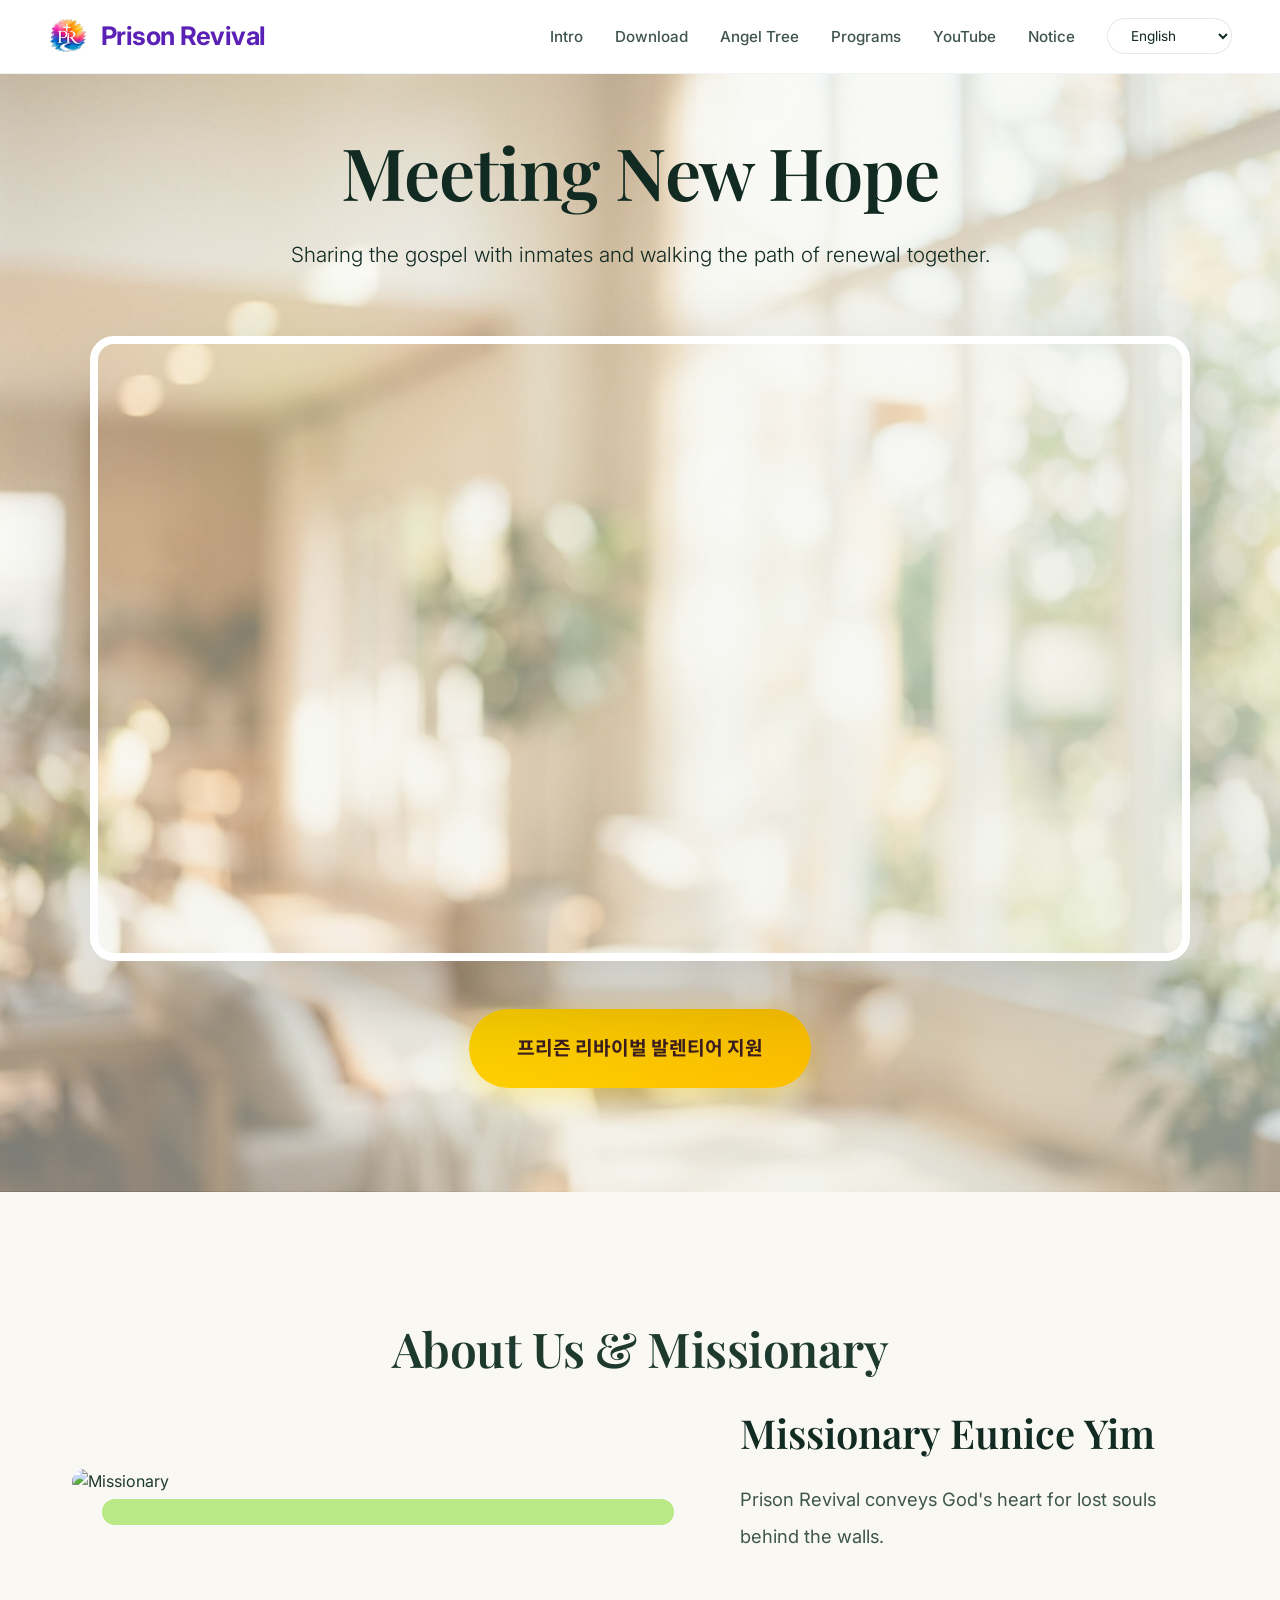
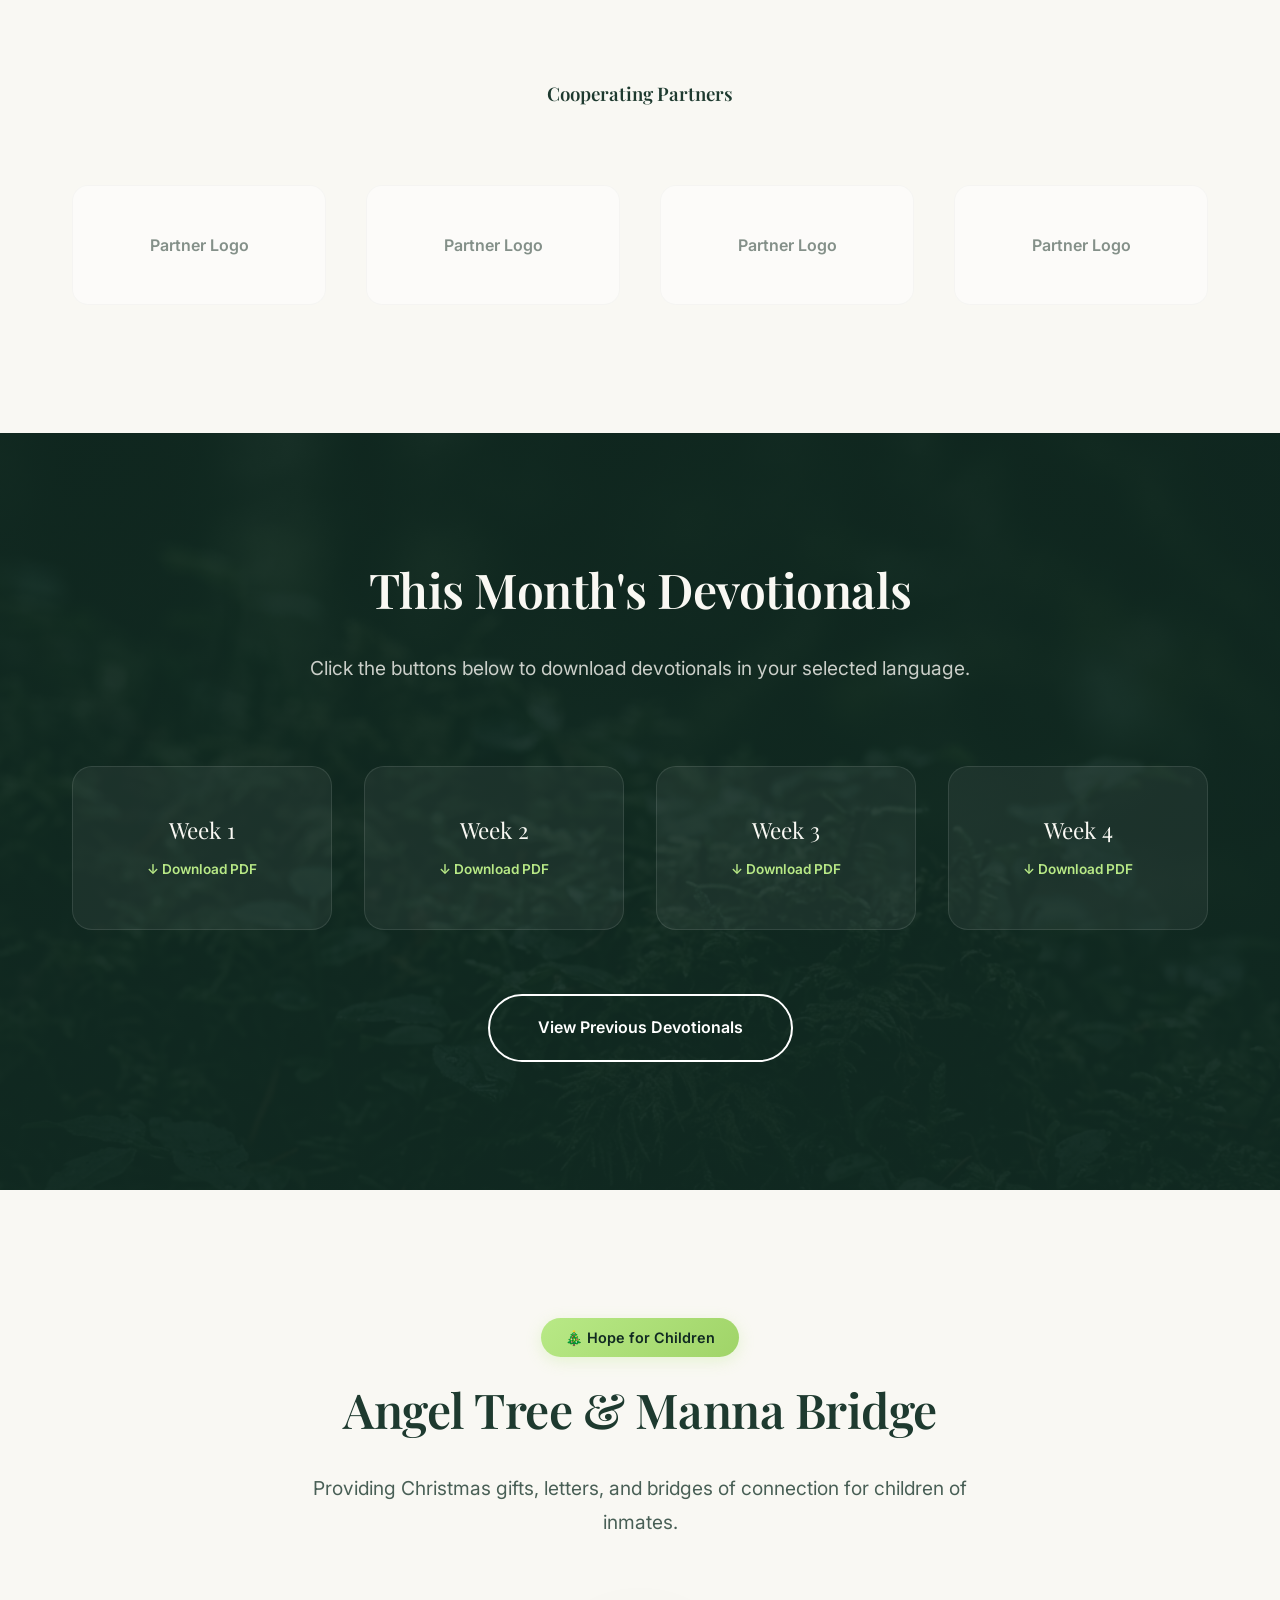
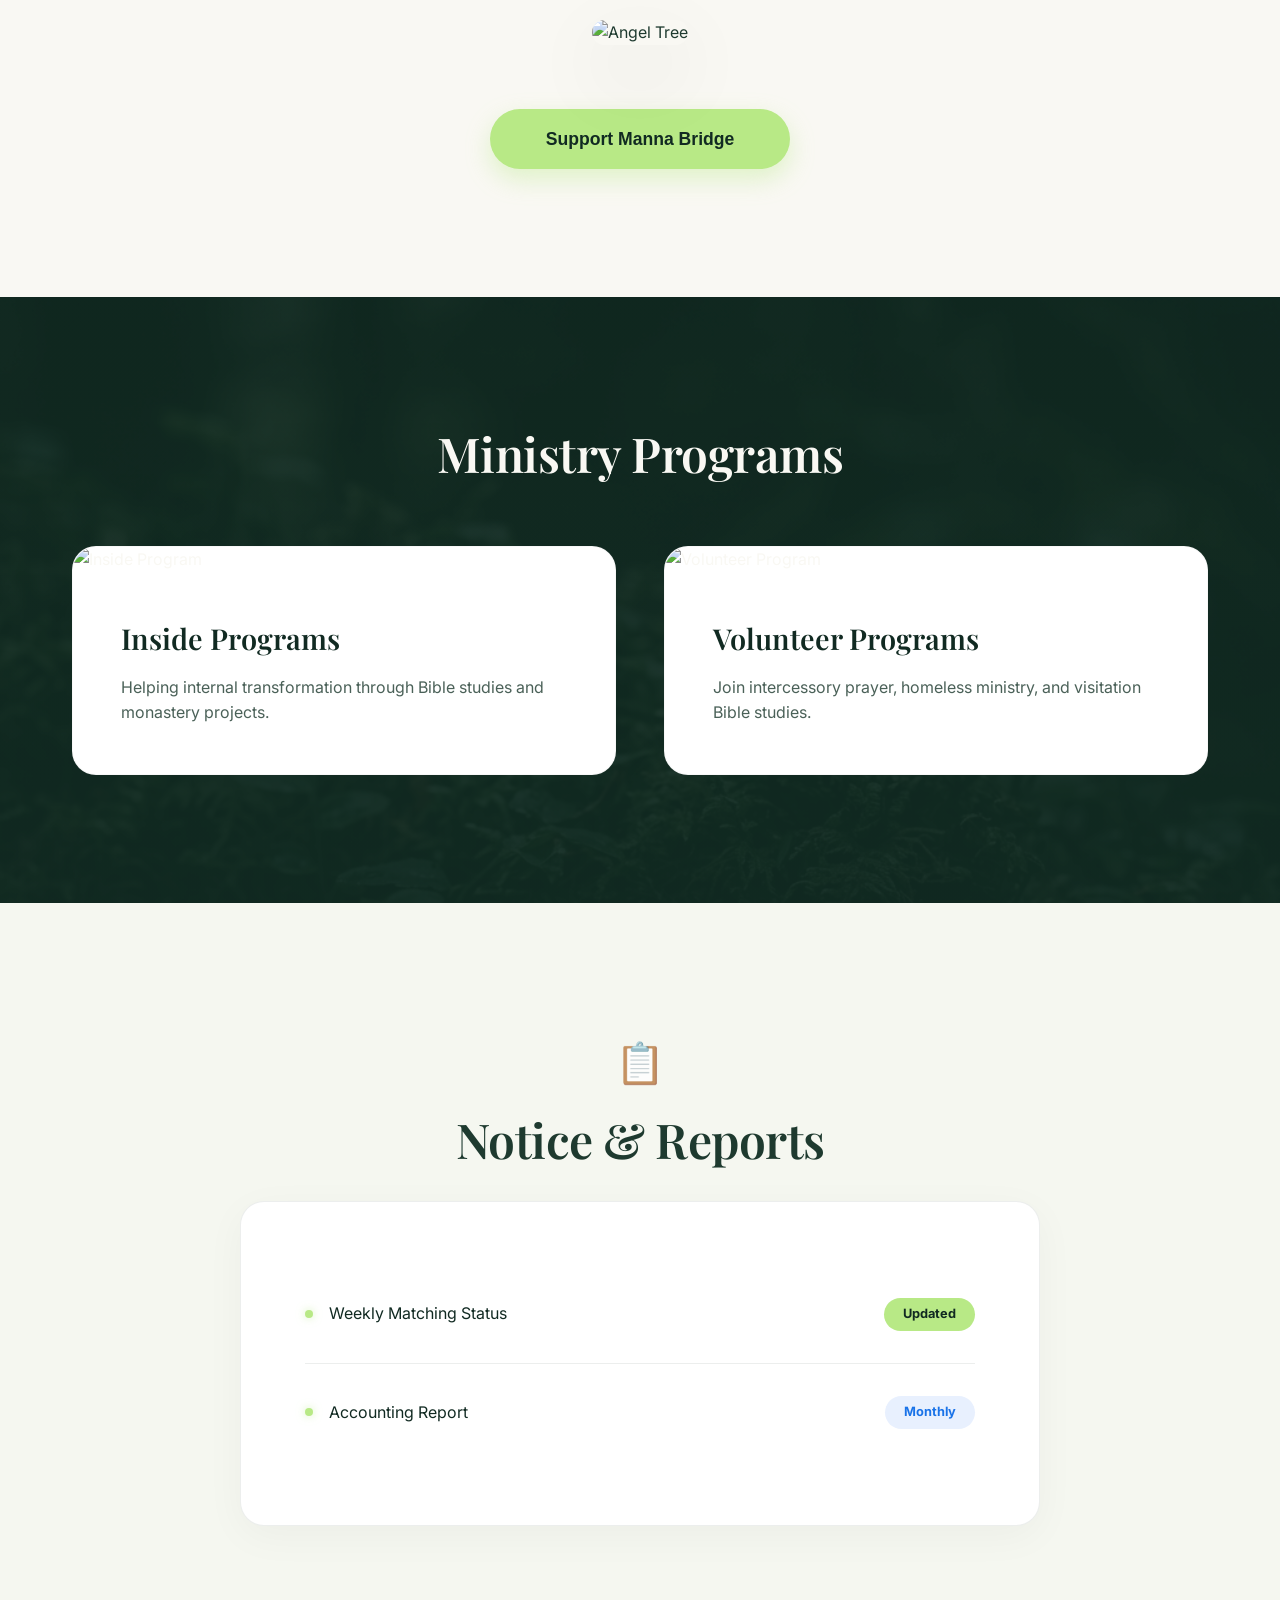
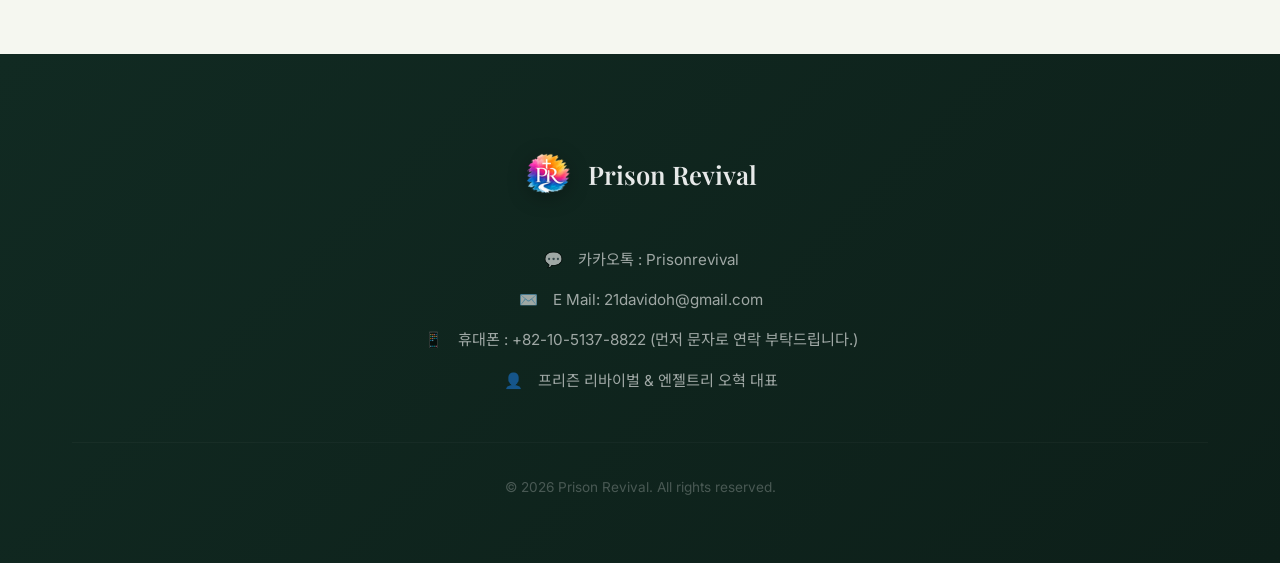
==== index.html @ a78737fc "Fix nav menu alignment and integrate language selector into mobile menu" ====
<!DOCTYPE html>
<html lang="ko">

<head>
  <meta charset="UTF-8">
  <meta name="viewport" content="width=device-width, initial-scale=1.0">
  <title>Prison Revival</title>
  <link rel="icon" type="image/png" href="images/favicon.png">
  <link rel="stylesheet" href="css/style.css">
</head>

<body>

  <header>
    <a href="index.html" class="logo">
      <img src="images/favicon.png" alt="PR Logo" class="header-logo-icon">
      <span data-i18n="siteTitle">Prison Revival</span>
    </a>
    <div class="menu-toggle" onclick="toggleMenu()">☰</div>
    <nav>
      <ul class="nav-menu">
        <li><a href="intro.html" data-i18n="navIntro">소개</a></li>
        <li><a href="#downloads" data-i18n="navDownload">묵상자료</a></li>
        <li><a href="#angeltree" data-i18n="navAngelTree">엔젤트리</a></li>
        <li><a href="index.html#programs" data-i18n="navPrograms">프로그램</a></li>
        <li><a href="youtube.html" data-i18n="navYoutube">유튜브</a></li>
        <li><a href="index.html#notice" data-i18n="navNotice">공지</a></li>
        <li class="lang-selector-item">
          <div class="lang-selector">
            <select id="lang-select">
              <option value="ko">한국어</option>
              <option value="en">English</option>
              <option value="zh">中文</option>
              <option value="es">Español</option>
              <option value="pt">Português</option>
              <option value="tl">Tagalog</option>
            </select>
          </div>
        </li>
      </ul>
    </nav>
  </header>

  <!-- Hero Section -->
  <div class="hero-wrapper" id="home">

    <h1 data-i18n="heroTitle" class="fade-in">새로운 희망을 만나다</h1>
    <p data-i18n="heroDesc" class="fade-in delay-1">수감된 형제자매들에게 복음을 전하고 새롭게 되는 길을 함께 걸어갑니다.</p>

    <!-- Video Player -->
    <div class="video-container fade-in delay-2">
      <div class="video-wrapper">
        <iframe src="https://www.youtube.com/embed/oG_jy34D42M?autoplay=1&mute=1" title="Prison Revival Video"
          allow="accelerometer; autoplay; clipboard-write; encrypted-media; gyroscope; picture-in-picture"
          allowfullscreen></iframe>
      </div>
    </div>
    
    <!-- Volunteer Apply Button -->
    <div class="hero-action fade-in delay-3">
      <a href="http://pf.kakao.com/_ptYAG/chat" target="_blank" class="volunteer-btn" data-i18n="volunteerApply">프리즌 리바이벌 발렌티어 지원</a>
    </div>
  </div>

  <main>
    <!-- Introduction Section -->
    <section class="section" id="intro">
      <div class="container">
        <h2 class="section-title" data-i18n="introTitle">사역 및 선교사 소개</h2>
        <div class="intro-grid">
          <div class="missionary-img-wrapper">
            <img src="https://images.unsplash.com/photo-1517486808906-6ca8b3f04846?auto=format&fit=crop&q=80&w=800"
              alt="Missionary" class="missionary-img">
          </div>
          <div class="intro-content">
            <h3 data-i18n="missionaryName">김은미 선교사</h3>
            <p data-i18n="missionaryDesc">프리즌 리바이벌은 담장 너머의 잃어버린 영혼들을 향한 하나님의 마음을 전합니다. 수감자들의 진정한 회복과 변화를 돕고, 사회의 건강한
              일원으로 돌아올 수 있도록 돕는 사역입니다.</p>
          </div>
        </div>


        <h3 data-i18n="partnersTitle" style="margin-top: 8rem;">협력 단체 및 교회</h3>
        <div class="partners-grid">
          <div class="partner-item">Partner Logo</div>
          <div class="partner-item">Partner Logo</div>
          <div class="partner-item">Partner Logo</div>
          <div class="partner-item">Partner Logo</div>
        </div>
      </div>
    </section>

    <!-- Devotional Download Section -->
    <section class="section section-dark" id="downloads">
      <div class="container">
        <h2 class="section-title" data-i18n="downloadTitle">이번 달 묵상 자료</h2>
        <p class="section-desc" data-i18n="downloadDesc">아래 버튼을 눌러 선택하신 언어로 묵상 파일을 다운로드 할 수 있습니다.</p>
        <div id="devotional-container" class="devotional-buttons"></div>
        <a href="archive.html" class="secondary-btn" data-i18n="previousDevotionals">이전 달 묵상 자료 보기</a>
      </div>
    </section>

    <!-- Angel Tree Section -->
    <section class="section" id="angeltree">
      <div class="container">
        <div class="section-badge">🎄 Hope for Children</div>
        <h2 class="section-title" data-i18n="angelTreeTitle">엔젤트리 & 만나브릿지</h2>
        <p class="section-desc" data-i18n="angelTreeDesc">수감자 자녀들을 위한 성탄 선물과 편지, 그리고 만남의 다리가 되어줍니다.</p>
        <div class="angel-tree-visual">
          <img src="https://images.unsplash.com/photo-1512389142860-9c449e58a543?auto=format&fit=crop&q=80&w=1000"
            alt="Angel Tree" class="angel-tree-img">
        </div>
        <div class="angel-tree-cta">
          <button class="youtube-btn" data-i18n="mannaBridge">만나브릿지 후원하기</button>
        </div>
      </div>
    </section>

    <!-- Programs Section -->
    <section class="section section-dark" id="programs">
      <div class="container">
        <h2 class="section-title" data-i18n="programsTitle">사역 프로그램</h2>
        <div class="programs-grid">
          <div class="program-card">
            <img src="https://images.unsplash.com/photo-1504052434569-70ad5836ab65?auto=format&fit=crop&q=80&w=600"
              alt="Inside Program">
            <div class="program-content">
              <h3 data-i18n="insideTitle">담장 안 프로그램</h3>
              <p data-i18n="insideDesc">성경 공부, 수도원 프로젝트 등 내면의 변화를 돕습니다.</p>
            </div>
          </div>
          <div class="program-card">
            <img src="https://images.unsplash.com/photo-1488521787991-ed7bbaae773c?auto=format&fit=crop&q=80&w=600"
              alt="Volunteer Program">
            <div class="program-content">
              <h3 data-i18n="volunteerTitle">자원봉사 프로그램</h3>
              <p data-i18n="volunteerDesc">중보기도, 노숙인 사역, 방문 성경 공부 등에 참여하세요.</p>
            </div>
          </div>
        </div>
      </div>
    </section>


    <!-- Notice Section -->
    <section class="section section-notice" id="notice">
      <div class="container">
        <div class="section-icon">📋</div>
        <h2 class="section-title" data-i18n="noticeTitle">공지 및 보고</h2>
        <div class="notice-board">
          <div class="notice-item">
            <div class="notice-left">
              <span class="notice-dot"></span>
              <span data-i18n="matchingStatus">주간 매칭 현황</span>
            </div>
            <span class="notice-tag">Updated</span>
          </div>
          <div class="notice-item">
            <div class="notice-left">
              <span class="notice-dot"></span>
              <span data-i18n="accountingReport">회계 보고</span>
            </div>
            <span class="notice-tag tag-monthly">Monthly</span>
          </div>
        </div>
      </div>
    </section>

  </main>

  <footer>
    <div class="footer-content container">
      <div class="footer-logo">
        <img src="images/favicon.png" alt="PR Logo" class="footer-logo-img">
        <span class="footer-brand">Prison Revival</span>
      </div>
      <div class="footer-info">
        <div class="footer-contact-item">
          <span class="footer-icon">💬</span>
          <span>카카오톡 : Prisonrevival</span>
        </div>
        <div class="footer-contact-item">
          <span class="footer-icon">✉️</span>
          <span>E Mail: 21davidoh@gmail.com</span>
        </div>
        <div class="footer-contact-item">
          <span class="footer-icon">📱</span>
          <span>휴대폰 : +82-10-5137-8822 (먼저 문자로 연락 부탁드립니다.)</span>
        </div>
        <div class="footer-contact-item">
          <span class="footer-icon">👤</span>
          <span>프리즌 리바이벌 &amp; 엔젤트리 오혁 대표</span>
        </div>
      </div>
      <p class="copyright">&copy; 2026 Prison Revival. All rights reserved.</p>
    </div>
  </footer>

  <script src="js/data.js"></script>
  <script src="js/i18n.js"></script>
  <script src="js/app.js"></script>
</body>

</html>
---- css/style.css ----
@import url('https://fonts.googleapis.com/css2?family=Inter:wght@300;400;500&family=Playfair+Display:ital,wght@0,400;0,600;1,400&family=Noto+Sans+KR:wght@300;400;500;700&family=Noto+Serif+KR:wght@400;600;700&display=swap');

:root {
  --dark-green: #112A22;
  /* Seed 스타일의 깊은 숲색 */
  --dark-green-light: #1A3E33;
  --off-white: #F9F8F3;
  /* 고급스러운 크림색 */
  --light-green-bg: #EAECE2;
  --neon-green: #B8E986;
  /* 하이라이트 엑센트 */
  --text-dark: #1E3A2F;
  --text-light: #F9F8F3;

  --font-serif: 'Playfair Display', "Noto Sans KR", serif;
  --font-sans: 'Inter', "Noto Sans KR", sans-serif;
  --font-logo: 'Playfair Display', "Noto Serif KR", serif;
}

* {
  margin: 0;
  padding: 0;
  box-sizing: border-box;
}

body {
  font-family: var(--font-sans);
  background-color: var(--off-white);
  color: var(--text-dark);
  line-height: 1.6;
  -webkit-font-smoothing: antialiased;
  padding-top: 80px;
  /* Base padding for fixed header */
}

.container {
  max-width: 1200px;
  margin: 0 auto;
  padding: 0 2rem;
}

h1,
h2,
h3,
h4 {
  font-family: var(--font-serif);
  font-weight: 600;
  line-height: 1.2;
}

/* Header - Modified to be sticky */
header {
  display: flex;
  justify-content: space-between;
  align-items: center;
  padding: 1rem 3rem;
  background-color: white;
  /* Changed to solid white for better visibility on all pages */
  backdrop-filter: blur(10px);
  position: fixed;
  top: 0;
  left: 0;
  width: 100%;
  z-index: 1000;
  border-bottom: 1px solid rgba(17, 42, 34, 0.05);
}

.nav-menu {
  display: flex;
  align-items: center;
  gap: 2rem;
  list-style: none;
}

.nav-menu a {
  text-decoration: none;
  color: var(--dark-green);
  font-size: 0.95rem;
  font-weight: 500;
  transition: all 0.3s;
  opacity: 0.8;
}

.menu-toggle {
  display: none;
}

.nav-menu a:hover {
  color: var(--dark-green);
  opacity: 1;
  transform: translateY(-1px);
}

.logo {
  font-family: var(--font-sans);
  font-size: 1.6rem;
  font-weight: 700;
  color: #5B21B6; /* Vibrant deep violet to match the watercolor theme */
  text-decoration: none;
  letter-spacing: -0.5px;
  display: flex;
  align-items: center;
  gap: 0.8rem;
}

.header-logo-icon {
  height: 40px;
  width: auto;
  object-fit: contain;
}

.lang-selector select {
  padding: 0.5rem 1.2rem;
  background-color: white;
  border: 1px solid rgba(17, 42, 34, 0.1);
  color: var(--dark-green);
  border-radius: 20px;
  font-family: var(--font-sans);
  font-size: 0.85rem;
  cursor: pointer;
  outline: none;
  transition: all 0.3s;
}

.lang-selector select:hover {
  border-color: var(--dark-green);
}

.hero-wrapper {
  margin-top: -80px;
  position: relative;
  min-height: 85vh;
  background-image: linear-gradient(135deg, rgba(249, 248, 243, 0.4), rgba(234, 236, 226, 0.6)), url('../images/hero-bright.png');
  background-size: cover;
  background-position: center;
  display: flex;
  flex-direction: column;
  align-items: center;
  justify-content: center;
  text-align: center;
  padding: 8rem 2rem 6rem;
  color: var(--dark-green);
  overflow: hidden;
}

/* Decorative particles */
.hero-wrapper::before {
  content: '';
  position: absolute;
  top: 20%;
  left: 10%;
  width: 300px;
  height: 300px;
  background: radial-gradient(circle, rgba(184, 233, 134, 0.15), transparent 70%);
  border-radius: 50%;
  animation: float 8s ease-in-out infinite;
}

.hero-wrapper::after {
  content: '';
  position: absolute;
  bottom: 15%;
  right: 8%;
  width: 200px;
  height: 200px;
  background: radial-gradient(circle, rgba(184, 233, 134, 0.1), transparent 70%);
  border-radius: 50%;
  animation: float 6s ease-in-out infinite reverse;
}

@keyframes float {

  0%,
  100% {
    transform: translateY(0) scale(1);
  }

  50% {
    transform: translateY(-20px) scale(1.05);
  }
}

.hero-logo-mark {
  margin-bottom: 2rem;
  position: relative;
  z-index: 2;
}

.hero-logo-img {
  width: 80px;
  height: 80px;
  object-fit: contain;
  filter: drop-shadow(0 8px 20px rgba(0, 0, 0, 0.15));
  animation: logoReveal 1s ease-out;
}

@keyframes logoReveal {
  from {
    opacity: 0;
    transform: scale(0.5) rotate(-10deg);
  }

  to {
    opacity: 1;
    transform: scale(1) rotate(0);
  }
}

.hero-badge {
  background-color: var(--neon-green);
  color: var(--dark-green);
  padding: 0.5rem 1.5rem;
  border-radius: 30px;
  font-size: 0.9rem;
  font-weight: 600;
  margin-bottom: 1.5rem;
  display: inline-block;
  box-shadow: 0 4px 15px rgba(184, 233, 134, 0.3);
}

.hero-wrapper h1 {
  font-size: 4.5rem;
  margin-bottom: 1.5rem;
  max-width: 900px;
  letter-spacing: -1px;
  position: relative;
  z-index: 2;
}

.hero-wrapper p {
  font-size: 1.3rem;
  max-width: 700px;
  margin-bottom: 4rem;
  font-weight: 300;
  opacity: 0.9;
  position: relative;
  z-index: 2;
}

/* Hero Action & Volunteer Button */
.hero-action {
  margin-top: 3rem;
  text-align: center;
  position: relative;
  z-index: 2;
}

.volunteer-btn {
  display: inline-block;
  padding: 1.5rem 3rem;
  font-size: 1.2rem;
  font-weight: 700;
  background: linear-gradient(135deg, #FFD400, #FFC000);
  color: #3C1E1E;
  border-radius: 50px;
  text-decoration: none;
  box-shadow: 0 10px 30px rgba(255, 212, 0, 0.35);
  transition: all 0.4s cubic-bezier(0.175, 0.885, 0.32, 1.275);
  border: none;
  cursor: pointer;
  position: relative;
  overflow: hidden;
}

.volunteer-btn::before {
  content: '';
  position: absolute;
  top: 0;
  left: -100%;
  width: 100%;
  height: 100%;
  background: linear-gradient(90deg, transparent, rgba(255, 255, 255, 0.3), transparent);
  transition: left 0.6s;
}

.volunteer-btn:hover {
  transform: translateY(-4px) scale(1.02);
  box-shadow: 0 18px 40px rgba(255, 212, 0, 0.5);
}

.volunteer-btn:hover::before {
  left: 100%;
}

/* Fade-in Animations */
@keyframes fadeInUp {
  from {
    opacity: 0;
    transform: translateY(30px);
  }

  to {
    opacity: 1;
    transform: translateY(0);
  }
}

.fade-in {
  animation: fadeInUp 0.8s ease-out forwards;
}

.delay-1 {
  animation-delay: 0.2s;
  opacity: 0;
}

.delay-2 {
  animation-delay: 0.4s;
  opacity: 0;
}

.delay-3 {
  animation-delay: 0.6s;
  opacity: 0;
}

/* Video Wrapper - Expanded */
.video-container {
  width: 100%;
  max-width: 1100px;
  margin: 0 auto;
  position: relative;
  z-index: 10;
  border-radius: 24px;
  overflow: hidden;
  box-shadow: 0 40px 100px rgba(0, 0, 0, 0.2);
  border: 8px solid white;
  transition: transform 0.5s, box-shadow 0.5s;
}

.video-container:hover {
  transform: translateY(-5px);
  box-shadow: 0 50px 120px rgba(0, 0, 0, 0.25);
}

.video-wrapper {
  position: relative;
  padding-bottom: 56.25%;
  height: 0;
}

.video-wrapper iframe {
  position: absolute;
  top: 0;
  left: 0;
  width: 100%;
  height: 100%;
  border: 0;
}

/* Sections General */
.section {
  padding: 8rem 2rem;
  text-align: center;
}

.section-dark {
  background-color: var(--dark-green);
  color: var(--text-light);
  background-image: linear-gradient(rgba(17, 42, 34, 0.9), rgba(17, 42, 34, 0.95)), url('../images/texture.png');
  background-size: cover;
}

.container {
  max-width: 1200px;
  margin: 0 auto;
}

.section-title {
  font-size: 3rem;
  margin-bottom: 2rem;
  letter-spacing: -0.5px;
}

.section-desc {
  font-size: 1.2rem;
  max-width: 700px;
  margin: 0 auto 5rem;
  opacity: 0.8;
  line-height: 1.8;
}

/* Section Badges & Icons */
.section-badge {
  display: inline-block;
  background: linear-gradient(135deg, var(--neon-green), #a0d468);
  color: var(--dark-green);
  padding: 0.5rem 1.5rem;
  border-radius: 30px;
  font-size: 0.9rem;
  font-weight: 600;
  margin-bottom: 1.5rem;
  box-shadow: 0 4px 15px rgba(184, 233, 134, 0.3);
}

.section-icon {
  font-size: 2.5rem;
  margin-bottom: 1rem;
  opacity: 0.8;
}

/* Section Variants */
.section-youtube {
  background: linear-gradient(135deg, #fafaf5, #f0f2e8);
  position: relative;
}

.section-notice {
  background: #f5f7f0;
}

/* Missionary Section - Cleaned up */
.intro-grid {
  display: grid;
  grid-template-columns: 1.1fr 0.9fr;
  gap: 6rem;
  align-items: center;
  text-align: left;
}

.missionary-img-wrapper {
  position: relative;
}

.missionary-img {
  width: 100%;
  border-radius: 24px;
  display: block;
  z-index: 2;
  position: relative;
}

.missionary-img-wrapper::after {
  content: "";
  position: absolute;
  top: 30px;
  left: 30px;
  width: 100%;
  height: 100%;
  background-color: var(--neon-green);
  border-radius: 24px;
  z-index: 1;
}

.intro-content h3 {
  font-size: 2.5rem;
  margin-bottom: 1.5rem;
  color: var(--dark-green);
}

.intro-content p {
  font-size: 1.15rem;
  line-height: 2;
  color: var(--text-dark);
  opacity: 0.85;
}

/* Partners */
.partners-grid {
  display: grid;
  grid-template-columns: repeat(auto-fit, minmax(180px, 1fr));
  gap: 2.5rem;
  margin-top: 5rem;
}

.partner-item {
  background: white;
  height: 120px;
  border-radius: 16px;
  display: flex;
  align-items: center;
  justify-content: center;
  font-weight: 600;
  color: var(--dark-green);
  opacity: 0.5;
  border: 1px solid rgba(0, 0, 0, 0.05);
  transition: all 0.4s;
}

.partner-item:hover {
  opacity: 1;
  transform: translateY(-5px);
  box-shadow: 0 15px 30px rgba(0, 0, 0, 0.05);
}

/* Devotional Buttons */
.devotional-buttons {
  display: grid;
  grid-template-columns: repeat(auto-fit, minmax(220px, 1fr));
  gap: 2rem;
  margin-bottom: 4rem;
}

.btn-box {
  background-color: rgba(255, 255, 255, 0.05);
  border-radius: 20px;
  padding: 3rem 1.5rem;
  border: 1px solid rgba(255, 255, 255, 0.1);
  transition: all 0.4s;
  cursor: pointer;
}

.btn-box:hover {
  background-color: rgba(255, 255, 255, 0.1);
  transform: translateY(-8px);
  border-color: var(--neon-green);
}

.download-btn {
  background: transparent;
  color: var(--text-light);
  border: none;
  font-size: 1.4rem;
  font-family: var(--font-serif);
  cursor: pointer;
}

#downloads .download-btn::after {
  content: "↓ Download PDF";
  display: block;
  font-family: var(--font-sans);
  font-size: 0.85rem;
  margin-top: 1rem;
  color: var(--neon-green);
  font-weight: 600;
}

/* Angel Tree */
.angel-tree-visual {
  margin-top: 4rem;
  position: relative;
}

.angel-tree-img {
  width: 100%;
  max-width: 900px;
  border-radius: 30px;
  box-shadow: 0 30px 80px rgba(0, 0, 0, 0.1);
  transition: transform 0.5s, box-shadow 0.5s;
}

.angel-tree-img:hover {
  transform: scale(1.02);
  box-shadow: 0 40px 100px rgba(0, 0, 0, 0.15);
}

.angel-tree-cta {
  margin-top: 4rem;
}

/* Program Cards */
.programs-grid {
  display: grid;
  grid-template-columns: 1fr 1fr;
  gap: 3rem;
  margin-top: 4rem;
}

.program-card {
  background: white;
  border-radius: 24px;
  overflow: hidden;
  text-align: left;
  transition: all 0.5s cubic-bezier(0.175, 0.885, 0.32, 1.275);
  border: 1px solid rgba(0, 0, 0, 0.03);
}

.program-card:hover {
  transform: translateY(-10px);
  box-shadow: 0 25px 60px rgba(0, 0, 0, 0.12);
}

.program-card img {
  width: 100%;
  height: 280px;
  object-fit: cover;
}

.program-content {
  padding: 3rem;
  color: var(--text-dark);
}

.program-content h3 {
  font-size: 1.8rem;
  margin-bottom: 1.2rem;
  color: var(--dark-green);
}

.program-content p {
  opacity: 0.8;
}

/* Notice Board */
.notice-board {
  background: white;
  border-radius: 24px;
  padding: 4rem;
  border: 1px solid rgba(17, 42, 34, 0.08);
  box-shadow: 0 10px 40px rgba(0, 0, 0, 0.04);
  max-width: 800px;
  margin: 0 auto;
}

.notice-item {
  display: flex;
  justify-content: space-between;
  align-items: center;
  padding: 2rem 0;
  border-bottom: 1px solid rgba(17, 42, 34, 0.08);
  color: var(--dark-green);
  transition: all 0.3s;
}

.notice-item:hover {
  padding-left: 1rem;
}

.notice-item:last-child {
  border-bottom: none;
}

.notice-left {
  display: flex;
  align-items: center;
  gap: 1rem;
}

.notice-dot {
  width: 8px;
  height: 8px;
  border-radius: 50%;
  background: var(--neon-green);
  box-shadow: 0 0 8px rgba(184, 233, 134, 0.6);
}

.notice-tag {
  background: var(--neon-green);
  color: var(--dark-green);
  padding: 0.4rem 1.2rem;
  border-radius: 20px;
  font-size: 0.8rem;
  font-weight: 700;
}

.tag-monthly {
  background: #e8f0fe;
  color: #1a73e8;
}

/* Buttons */
.secondary-btn {
  display: inline-block;
  padding: 1.2rem 3rem;
  border: 2px solid var(--dark-green);
  color: var(--dark-green);
  text-decoration: none;
  font-weight: 600;
  border-radius: 40px;
  transition: all 0.3s;
}

.secondary-btn:hover {
  background-color: var(--dark-green);
  color: white;
}

.section-dark .secondary-btn {
  border-color: white;
  color: white;
}

.section-dark .secondary-btn:hover {
  background-color: white;
  color: var(--dark-green);
}

.youtube-btn {
  background-color: var(--neon-green);
  color: var(--dark-green);
  padding: 1.2rem 3.5rem;
  font-size: 1.1rem;
  font-weight: 700;
  border-radius: 40px;
  border: none;
  cursor: pointer;
  box-shadow: 0 10px 25px rgba(184, 233, 134, 0.4);
  transition: all 0.3s;
}

.youtube-btn:hover {
  transform: translateY(-3px);
  box-shadow: 0 15px 35px rgba(184, 233, 134, 0.5);
}

/* Footer */
footer {
  padding: 6rem 2rem 4rem;
  background-color: var(--dark-green);
  background-image: linear-gradient(135deg, #112A22, #0d1f19);
  color: rgba(255, 255, 255, 0.6);
  text-align: center;
  line-height: 1.8;
}

.footer-logo {
  display: flex;
  align-items: center;
  justify-content: center;
  gap: 1rem;
  margin-bottom: 3rem;
}

.footer-logo-img {
  width: 48px;
  height: 48px;
  object-fit: contain;
  filter: drop-shadow(0 4px 10px rgba(0, 0, 0, 0.3));
}

.footer-brand {
  font-family: var(--font-serif);
  font-size: 1.6rem;
  font-weight: 600;
  color: rgba(255, 255, 255, 0.9);
}

.footer-info {
  margin-bottom: 3rem;
  display: flex;
  flex-direction: column;
  align-items: center;
  gap: 0.8rem;
}

.footer-contact-item {
  display: flex;
  align-items: center;
  gap: 0.8rem;
  font-size: 0.95rem;
}

.footer-icon {
  width: 24px;
  text-align: center;
}

.copyright {
  font-size: 0.85rem;
  opacity: 0.4;
  border-top: 1px solid rgba(255, 255, 255, 0.08);
  padding-top: 2rem;
  margin-top: 1rem;
}

/* Responsive */
@media (max-width: 1024px) {
  .hero-wrapper h1 {
    font-size: 3.5rem;
  }

  .intro-grid {
    grid-template-columns: 1fr;
    gap: 4rem;
    text-align: center;
  }

  .programs-grid {
    grid-template-columns: 1fr;
  }
}

#youtube .section {
  padding-top: 2rem;
  /* Reduced top padding */
}

/* Video Grid & Cards */
.video-grid {
  display: grid;
  grid-template-columns: repeat(auto-fit, minmax(320px, 1fr));
  gap: 3rem;
  text-align: left;
}

.video-card {
  background: white;
  border-radius: 20px;
  overflow: hidden;
  box-shadow: 0 10px 30px rgba(0, 0, 0, 0.05);
  transition: all 0.4s;
  cursor: pointer;
  border: 1px solid rgba(0, 0, 0, 0.03);
}

.video-card:hover {
  transform: translateY(-10px);
  box-shadow: 0 20px 40px rgba(0, 0, 0, 0.1);
  border-color: var(--neon-green);
}

.video-thumb {
  position: relative;
  width: 100%;
  padding-bottom: 56.25%;
  /* 16:9 ratio */
  overflow: hidden;
  background-color: #000;
}

.video-thumb img {
  position: absolute;
  top: 0;
  left: 0;
  width: 100%;
  height: 100%;
  object-fit: cover;
  transition: transform 0.6s;
}

.video-card:hover .video-thumb img {
  transform: scale(1.05);
}

.play-icon {
  position: absolute;
  top: 50%;
  left: 50%;
  transform: translate(-50%, -50%);
  width: 60px;
  height: 60px;
  background: rgba(184, 233, 134, 0.9);
  color: var(--dark-green);
  border-radius: 50%;
  display: flex;
  align-items: center;
  justify-content: center;
  font-size: 1.5rem;
  opacity: 0;
  transition: all 0.3s;
  z-index: 2;
}

.video-card:hover .play-icon {
  opacity: 1;
}

.video-title {
  padding: 1.5rem;
  font-size: 1.25rem;
  font-family: var(--font-serif);
  color: var(--dark-green);
  margin: 0;
}

@media (max-width: 768px) {
  header {
    padding: 1rem 2rem;
  }

  .menu-toggle {
    display: block;
    font-size: 1.8rem;
    cursor: pointer;
    color: var(--dark-green);
  }

  .nav-menu {
    display: none;
    flex-direction: column;
    position: absolute;
    top: 70px;
    left: 0;
    width: 100%;
    background-color: white;
    box-shadow: 0 10px 20px rgba(0,0,0,0.1);
    padding: 1rem 0;
    gap: 0;
    text-align: center;
    border-top: 1px solid rgba(0,0,0,0.05);
  }

  .nav-menu.active {
    display: flex;
  }

  .nav-menu li {
    padding: 1rem 0;
    border-bottom: 1px solid rgba(0,0,0,0.05);
    width: 100%;
  }

  .nav-menu li:last-child {
    border-bottom: none;
  }


  .hero-wrapper h1 {
    font-size: 2.8rem;
  }

  .section-title {
    font-size: 2.2rem;
  }

  .video-grid {
    grid-template-columns: 1fr;
  }
}

/* Pastor Slider */
.pastor-slider-wrapper {
  margin-top: 10rem;
  text-align: center;
}

.pastor-slider-title {
  font-size: 2.2rem;
  margin-bottom: 3rem;
  color: var(--dark-green);
}

.pastor-slider {
  position: relative;
  max-width: 1200px;
  margin: 0 auto;
  overflow: hidden;
  border-radius: 24px;
  box-shadow: 0 20px 50px rgba(0, 0, 0, 0.1);
}

.pastor-slides {
  display: flex;
}

.pastor-slide {
  min-width: 100%;
}

.pastor-slide img {
  width: 100%;
  height: auto;
  max-height: 700px;
  object-fit: contain;
  display: block;
}

.slider-btn {
  position: absolute;
  top: 50%;
  transform: translateY(-50%);
  background: rgba(255, 255, 255, 0.7);
  color: var(--dark-green);
  border: none;
  width: 50px;
  height: 50px;
  border-radius: 50%;
  cursor: pointer;
  font-size: 1.2rem;
  z-index: 10;
  transition: all 0.3s;
  backdrop-filter: blur(5px);
}

.slider-btn:hover {
  background: var(--dark-green);
  color: white;
}

.slider-btn.prev {
  left: 20px;
}

.slider-btn.next {
  right: 20px;
}

.slider-dots {
  position: absolute;
  bottom: 25px;
  left: 50%;
  transform: translateX(-50%);
  display: flex;
  gap: 12px;
}

.dot {
  width: 10px;
  height: 10px;
  border-radius: 50%;
  background: rgba(255, 255, 255, 0.5);
  cursor: pointer;
  transition: all 0.3s;
}

.dot.active {
  background: white;
  width: 30px;
  border-radius: 10px;
}

/* Intro Page Advanced Styles */
.intro-hero {
  position: relative;
  padding-top: 100px;
  /* Account for fixed header */
  padding-bottom: 60px;
  display: flex;
  flex-direction: column;
  align-items: center;
  justify-content: center;
  text-align: center;
  margin-bottom: 4rem;
  /* Restored margin for better spacing */
  background: var(--dark-green);
}

.intro-section-block {
  margin-bottom: 8rem;
}

.intro-text-box {
  background: white;
  padding: 3rem;
  border-radius: 20px;
  line-height: 1.8;
  font-size: 1.1rem;
  color: var(--text-dark);
  box-shadow: 0 10px 30px rgba(0, 0, 0, 0.03);
  border: 1px solid #f0f0f0;
  max-width: 900px;
  margin: 0 auto;
  text-align: center;
}

.missionary-intro-container {
  display: grid;
  grid-template-columns: 320px 1fr;
  gap: 3rem;
  max-width: 1000px;
  margin: 0 auto;
  align-items: stretch;
  /* Match height */
}

.missionary-profile-column {
  display: flex;
  flex-direction: column;
  gap: 1rem;
}

.missionary-photo-area {
  background: white;
  border-radius: 20px;
  overflow: hidden;
  box-shadow: 0 10px 30px rgba(0, 0, 0, 0.05);
  height: 400px;
  display: flex;
  align-items: center;
  justify-content: center;
  border: 1px solid #f0f0f0;
}

.full-width-btn {
  width: 100%;
  padding: 1rem;
  font-size: 0.95rem;
  white-space: nowrap;
}

.photo-placeholder {
  color: #ccc;
  font-size: 0.9rem;
}

.missionary-recommendation-area {
  background: #fdfbf7;
  padding: 3rem;
  border-radius: 20px;
  border: 1px dashed var(--light-green);
  display: flex;
  flex-direction: column;
  justify-content: center;
}

.missionary-recommendation-area h3 {
  font-size: 1.4rem;
  margin-bottom: 1.5rem;
  color: var(--dark-green);
}

.small-text {
  font-size: 1.05rem;
  line-height: 1.8;
  color: #444;
}

@media (max-width: 768px) {
  .missionary-intro-container {
    grid-template-columns: 1fr;
    gap: 2rem;
  }

  .missionary-photo-area {
    height: 350px;
    max-width: 100%;
  }
}

.intro-hero-bg {
  display: none;
}

.intro-hero .section-title {
  color: white;
  font-size: 2.8rem;
  margin-bottom: 1rem;
  margin-top: 0;
}

.intro-hero .section-desc {
  color: rgba(255, 255, 255, 0.9);
  font-size: 1.1rem;
  max-width: 600px;
  margin: 0 auto;
}


.intro-card:nth-child(2) {
  animation-delay: 0.1s;
}

.intro-card:nth-child(3) {
  animation-delay: 0.2s;
}

.intro-card:nth-child(4) {
  animation-delay: 0.3s;
}

.intro-card:nth-child(5) {
  animation-delay: 0.4s;
}

.intro-card:nth-child(6) {
  animation-delay: 0.5s;
}

.intro-card:nth-child(7) {
  animation-delay: 0.6s;
}

@keyframes fadeInUp {
  from {
    opacity: 0;
    transform: translateY(40px);
  }

  to {
    opacity: 1;
    transform: translateY(0);
  }
}

.intro-card:hover {
  transform: translateY(-15px) scale(1.03);
  background: rgba(255, 255, 255, 0.95);
  box-shadow: 0 30px 60px rgba(0, 0, 0, 0.15);
}

.animate-up {
  animation: fadeInUp 1s ease both;
}

/* Update section titles for sub-sections */
.intro-sub-section {
  padding: 8rem 0;
}

.sub-section-title {
  font-family: var(--font-sans);
  /* Changed from Playfair Display to Sans-serif */
  font-size: 1.8rem;
  /* Slightly smaller but bolder */
  font-weight: 700;
  letter-spacing: -0.02em;
  margin-bottom: 3.5rem;
  text-align: center;
  width: 100%;
  color: var(--dark-green);
  position: relative;
}

.sub-section-title::after {
  content: '';
  position: absolute;
  bottom: -15px;
  left: 50%;
  transform: translateX(-50%);
  width: 60px;
  height: 3px;
  background: var(--light-green);
}

@media (max-width: 768px) {
  .intro-hero {
    height: 50vh;
  }

  .intro-hero .section-title {
    font-size: 2.5rem;
  }

  .intro-grid {
    margin-top: -50px;
    padding: 0 1rem;
  }

  .intro-card {
    min-height: 300px;
    padding: 2rem 1.5rem;
  }
}

.intro-card-icon {
  font-size: 3rem;
  margin-bottom: 0.5rem;
}

.intro-card h3 {
  font-size: 1.4rem;
  color: var(--dark-green);
  line-height: 1.4;
}

.small-btn {
  background: var(--light-green);
  color: white;
  border: none;
  padding: 0.7rem 1.4rem;
  border-radius: 30px;
  font-size: 0.95rem;
  cursor: pointer;
  transition: all 0.3s;
  box-shadow: 0 4px 10px rgba(0, 0, 0, 0.1);
}

.small-btn:hover {
  background: var(--dark-green);
  transform: translateY(-2px);
  box-shadow: 0 6px 15px rgba(0, 0, 0, 0.15);
}

.press-list {
  margin: 0 auto;
  display: flex;
  flex-direction: column;
  gap: 1.5rem;
  width: 100%;
}

.press-item {
  background: white;
  padding: 1.8rem 2.5rem;
  border-radius: 20px;
  display: flex;
  justify-content: space-between;
  align-items: center;
  text-decoration: none;
  color: var(--text-color);
  box-shadow: 0 5px 15px rgba(0, 0, 0, 0.03);
  transition: all 0.3s;
  border: 1px solid #f0f0f0;
}

.press-item:hover {
  transform: scale(1.02);
  border-color: var(--light-green);
  box-shadow: 0 10px 30px rgba(0, 0, 0, 0.08);
}

.press-name {
  font-weight: 500;
  font-size: 1.2rem;
}

.partners-links-grid {
  display: grid;
  grid-template-columns: repeat(auto-fit, minmax(220px, 1fr));
  gap: 1.5rem;
  margin: 0 auto;
  width: 100%;
}

.partners-links-grid a {
  background: white;
  padding: 1.5rem;
  text-align: center;
  border-radius: 15px;
  text-decoration: none;
  color: var(--dark-green);
  font-weight: 500;
  transition: all 0.3s;
  border: 1px solid #eee;
  box-shadow: 0 4px 15px rgba(0, 0, 0, 0.03);
}

.partners-links-grid a:hover {
  background: white;
  border-color: var(--light-green);
  color: var(--light-green);
  box-shadow: 0 12px 25px rgba(0, 0, 0, 0.1);
  transform: translateY(-5px);
}
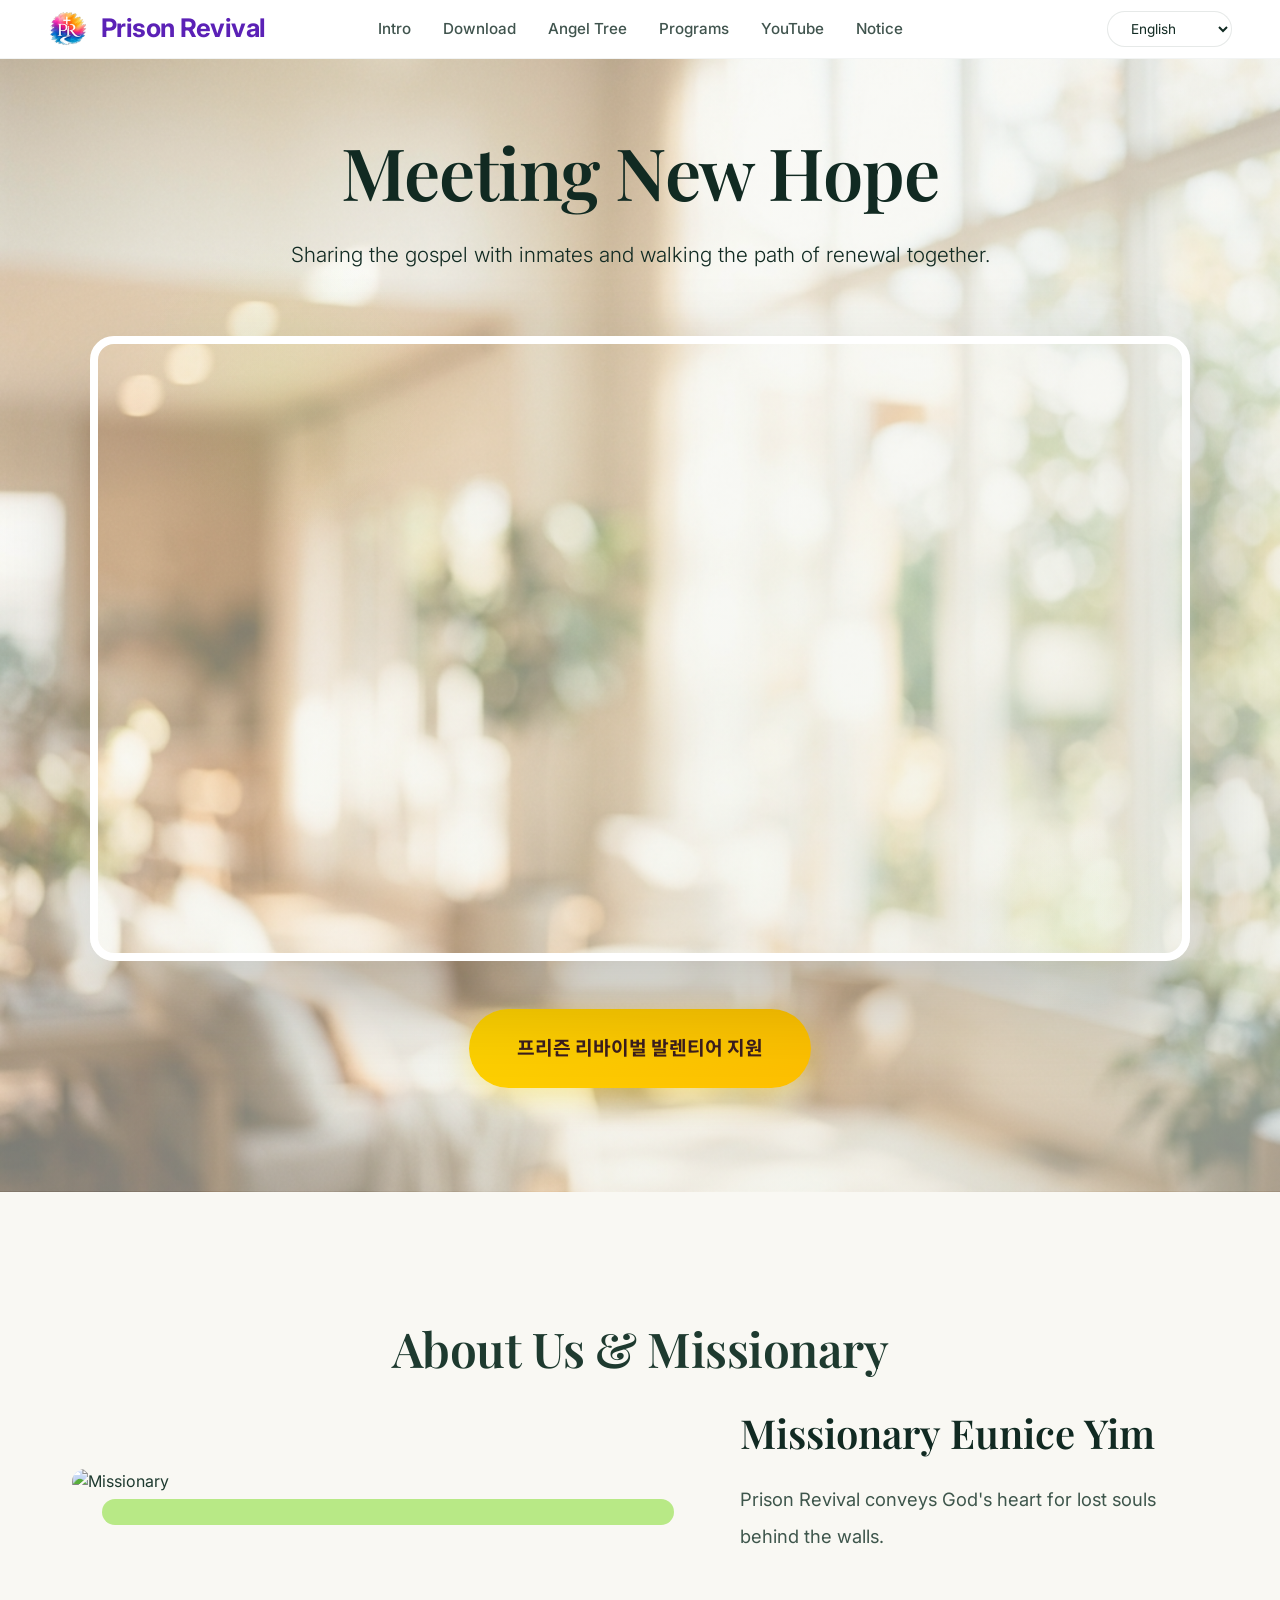
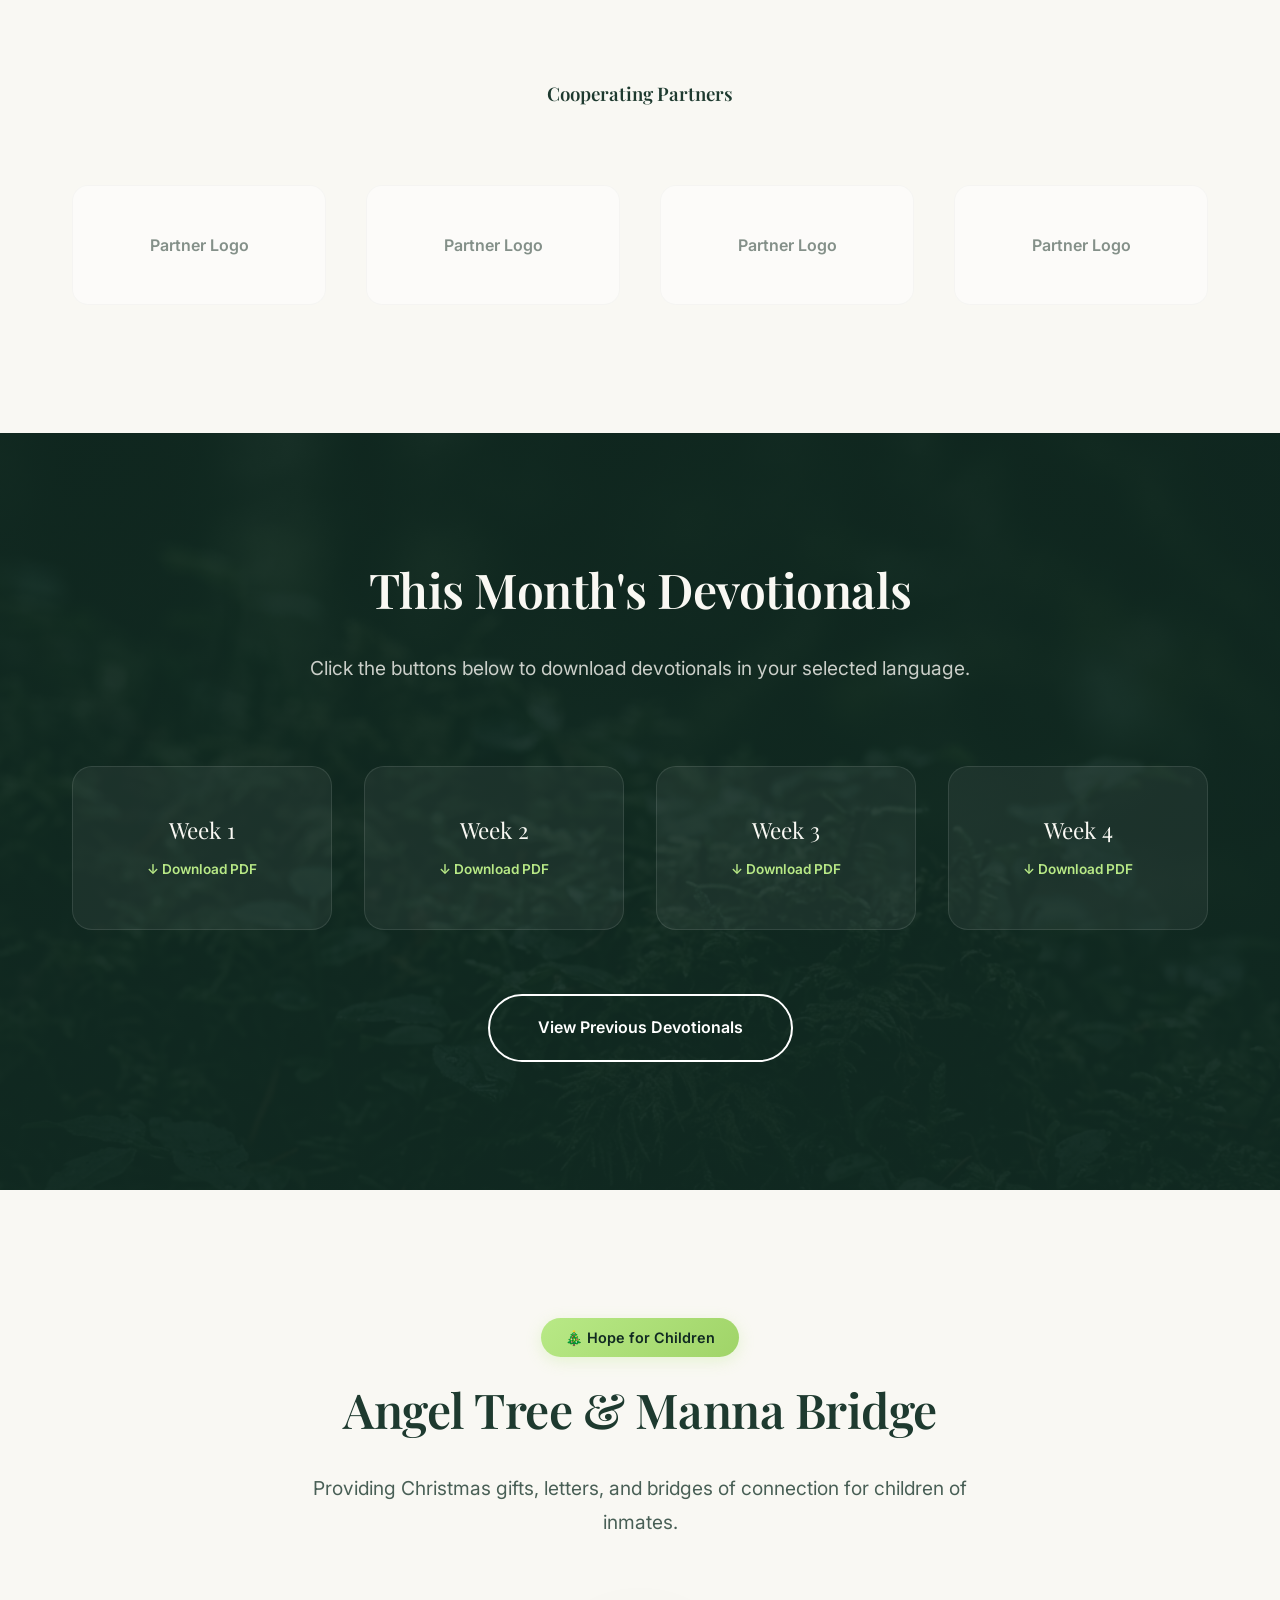
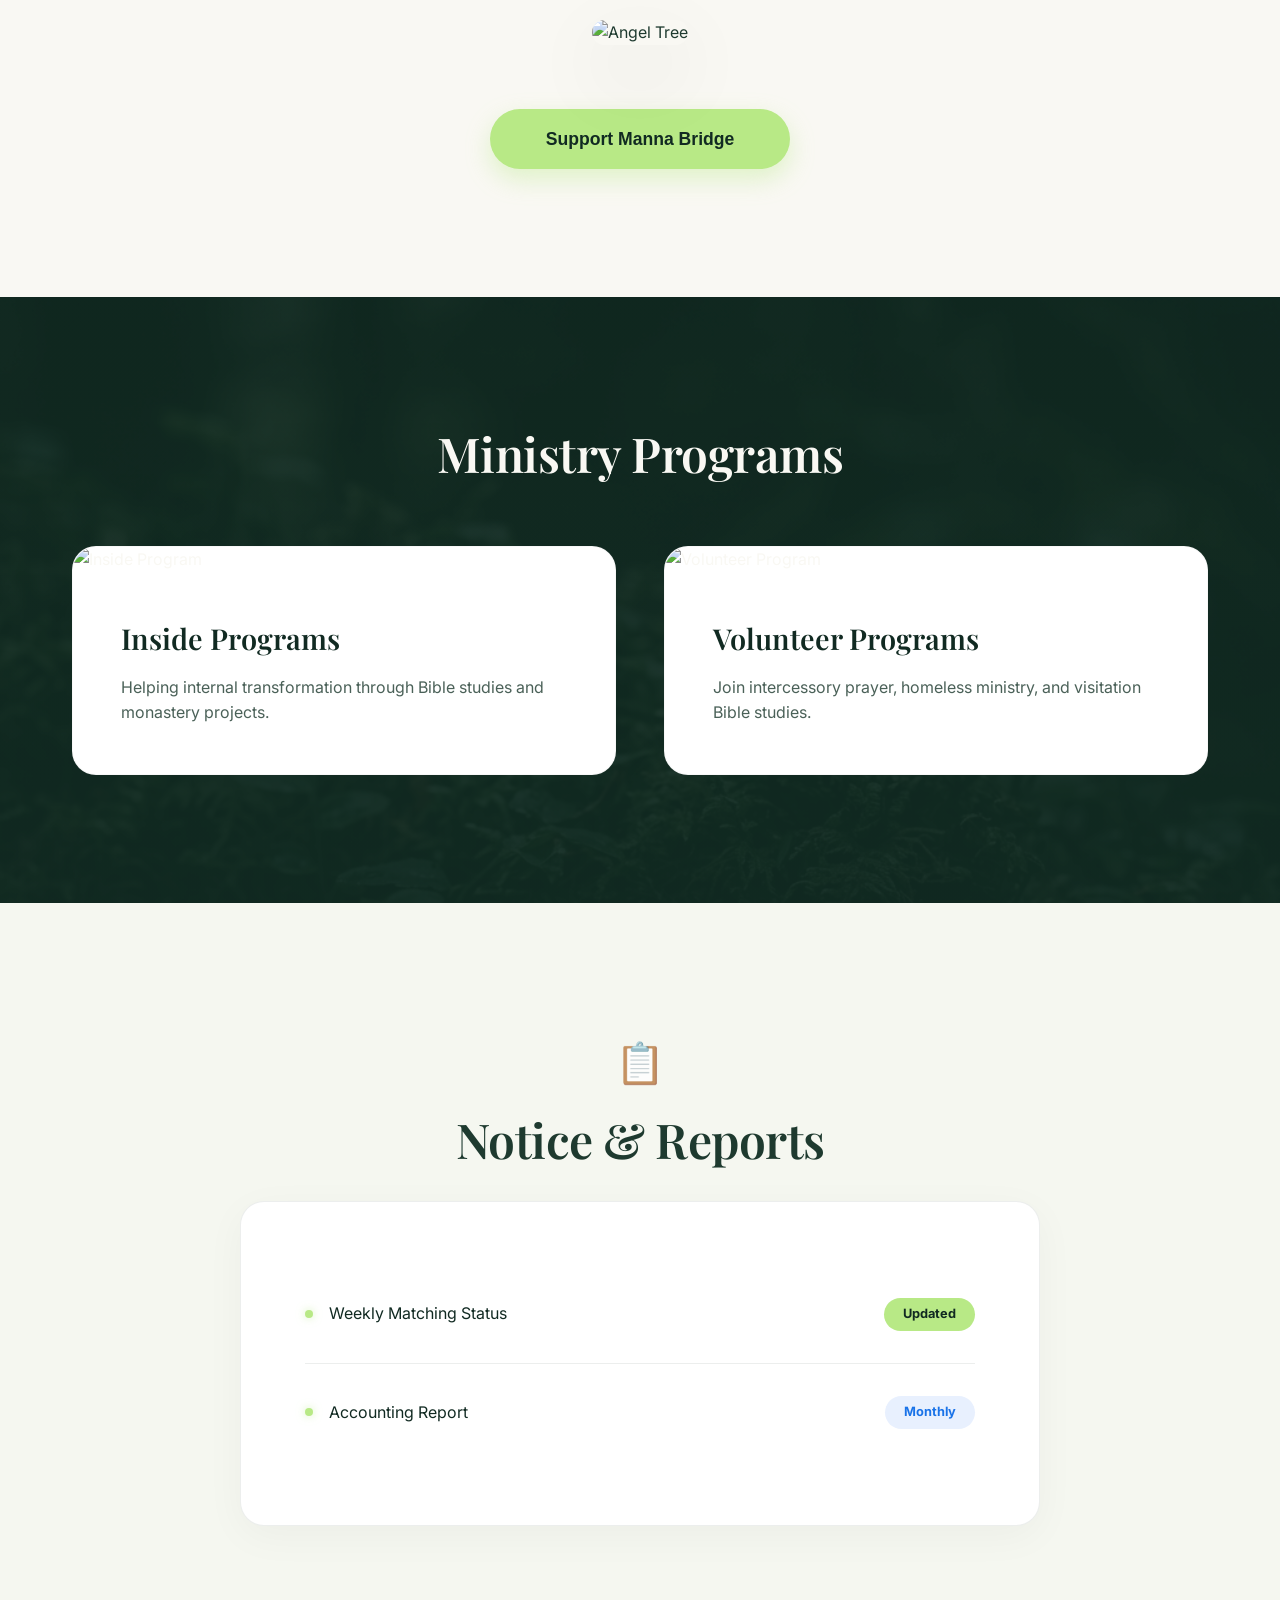
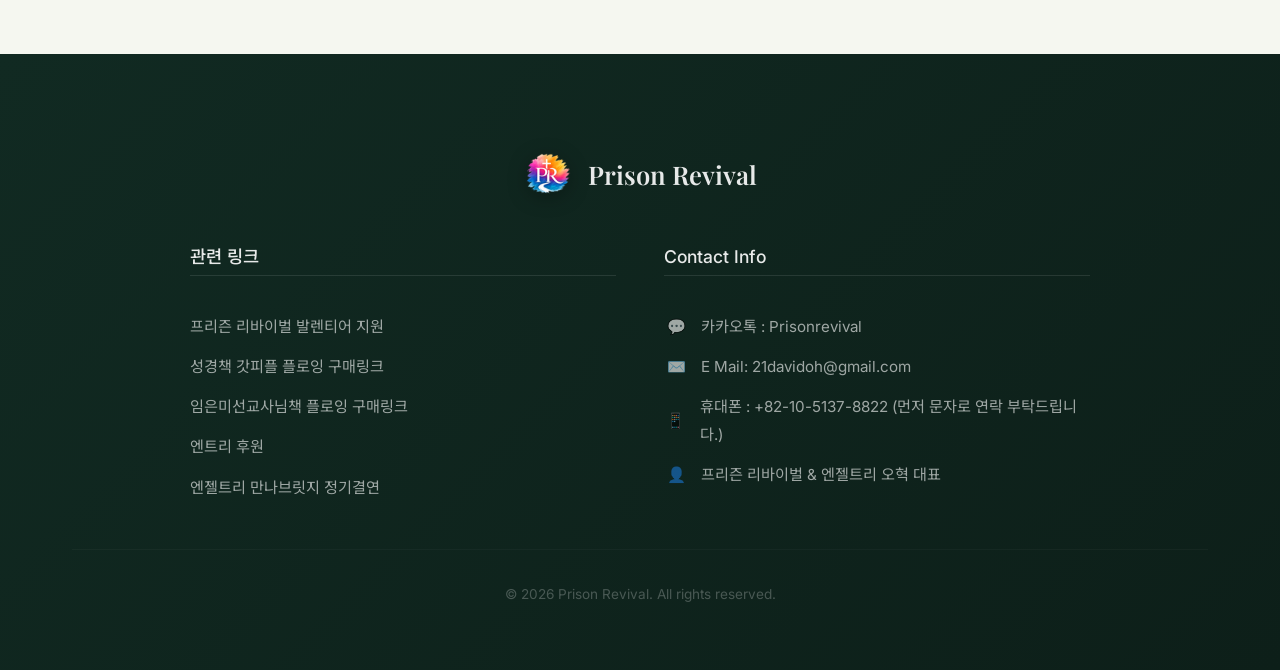
==== commit 8735e7ed: "Update footer with 2-column layout and new resource links" ====
--- a/index.html
+++ b/index.html
@@ -174,24 +174,40 @@
         <img src="images/favicon.png" alt="PR Logo" class="footer-logo-img">
         <span class="footer-brand">Prison Revival</span>
       </div>
-      <div class="footer-info">
-        <div class="footer-contact-item">
-          <span class="footer-icon">💬</span>
-          <span>카카오톡 : Prisonrevival</span>
-        </div>
-        <div class="footer-contact-item">
-          <span class="footer-icon">✉️</span>
-          <span>E Mail: 21davidoh@gmail.com</span>
-        </div>
-        <div class="footer-contact-item">
-          <span class="footer-icon">📱</span>
-          <span>휴대폰 : +82-10-5137-8822 (먼저 문자로 연락 부탁드립니다.)</span>
-        </div>
-        <div class="footer-contact-item">
-          <span class="footer-icon">👤</span>
-          <span>프리즌 리바이벌 &amp; 엔젤트리 오혁 대표</span>
-        </div>
-      </div>
+      
+      <div class="footer-info-grid">
+        <!-- Left Column -->
+        <div class="footer-col footer-links">
+          <h4>관련 링크</h4>
+          <a href="http://pf.kakao.com/_ptYAG/chat" target="_blank" class="footer-link">프리즌 리바이벌 발렌티어 지원</a>
+          <a href="https://mall.godpeople.com/?G=1721883418-5" target="_blank" class="footer-link">성경책 갓피플 플로잉 구매링크</a>
+          <a href="#" target="_blank" class="footer-link">임은미선교사님책 플로잉 구매링크</a>
+          <a href="https://forms.gle/4x7HjQGWheJu8Sfb9" target="_blank" class="footer-link">엔트리 후원</a>
+          <a href="https://online.mrm.or.kr/sr5t4uf" target="_blank" class="footer-link">엔젤트리 만나브릿지 정기결연</a>
+        </div>
+
+        <!-- Right Column -->
+        <div class="footer-col footer-contact">
+          <h4>Contact Info</h4>
+          <div class="footer-contact-item">
+            <span class="footer-icon">💬</span>
+            <span>카카오톡 : Prisonrevival</span>
+          </div>
+          <div class="footer-contact-item">
+            <span class="footer-icon">✉️</span>
+            <span>E Mail: 21davidoh@gmail.com</span>
+          </div>
+          <div class="footer-contact-item">
+            <span class="footer-icon">📱</span>
+            <span>휴대폰 : +82-10-5137-8822 (먼저 문자로 연락 부탁드립니다.)</span>
+          </div>
+          <div class="footer-contact-item">
+            <span class="footer-icon">👤</span>
+            <span>프리즌 리바이벌 &amp; 엔젤트리 오혁 대표</span>
+          </div>
+        </div>
+      </div>
+
       <p class="copyright">&copy; 2026 Prison Revival. All rights reserved.</p>
     </div>
   </footer>
--- a/css/style.css
+++ b/css/style.css
@@ -725,11 +725,47 @@
   color: rgba(255, 255, 255, 0.9);
 }
 
-.footer-info {
-  margin-bottom: 3rem;
+.footer-info-grid {
+  display: grid;
+  grid-template-columns: 1fr 1fr;
+  gap: 3rem;
+  max-width: 900px;
+  margin: 0 auto 3rem auto;
+  text-align: left;
+}
+
+.footer-col h4 {
+  font-family: var(--font-sans);
+  color: rgba(255, 255, 255, 0.9);
+  font-size: 1.1rem;
+  margin-bottom: 1.5rem;
+  border-bottom: 1px solid rgba(255, 255, 255, 0.1);
+  padding-bottom: 0.5rem;
+  font-weight: 500;
+}
+
+.footer-links {
   display: flex;
   flex-direction: column;
-  align-items: center;
+  gap: 0.8rem;
+}
+
+.footer-link {
+  color: rgba(255, 255, 255, 0.6);
+  text-decoration: none;
+  font-size: 0.95rem;
+  transition: all 0.3s;
+  display: inline-block;
+}
+
+.footer-link:hover {
+  color: var(--neon-green);
+  transform: translateX(5px);
+}
+
+.footer-contact {
+  display: flex;
+  flex-direction: column;
   gap: 0.8rem;
 }
 
@@ -851,6 +887,23 @@
   font-family: var(--font-serif);
   color: var(--dark-green);
   margin: 0;
+}
+
+/* Desktop Header Centering */
+@media (min-width: 769px) {
+  header {
+    justify-content: center;
+  }
+  
+  .logo {
+    position: absolute;
+    left: 3rem;
+  }
+
+  .lang-selector-item {
+    position: absolute;
+    right: 3rem;
+  }
 }
 
 @media (max-width: 768px) {
@@ -906,6 +959,24 @@
   .video-grid {
     grid-template-columns: 1fr;
   }
+
+  .footer-info-grid {
+    grid-template-columns: 1fr;
+    text-align: center;
+    gap: 2.5rem;
+  }
+
+  .footer-col h4 {
+    text-align: center;
+  }
+
+  .footer-contact-item {
+    justify-content: center;
+  }
+
+  .footer-link:hover {
+    transform: translateY(-2px);
+  }
 }
 
 /* Pastor Slider */
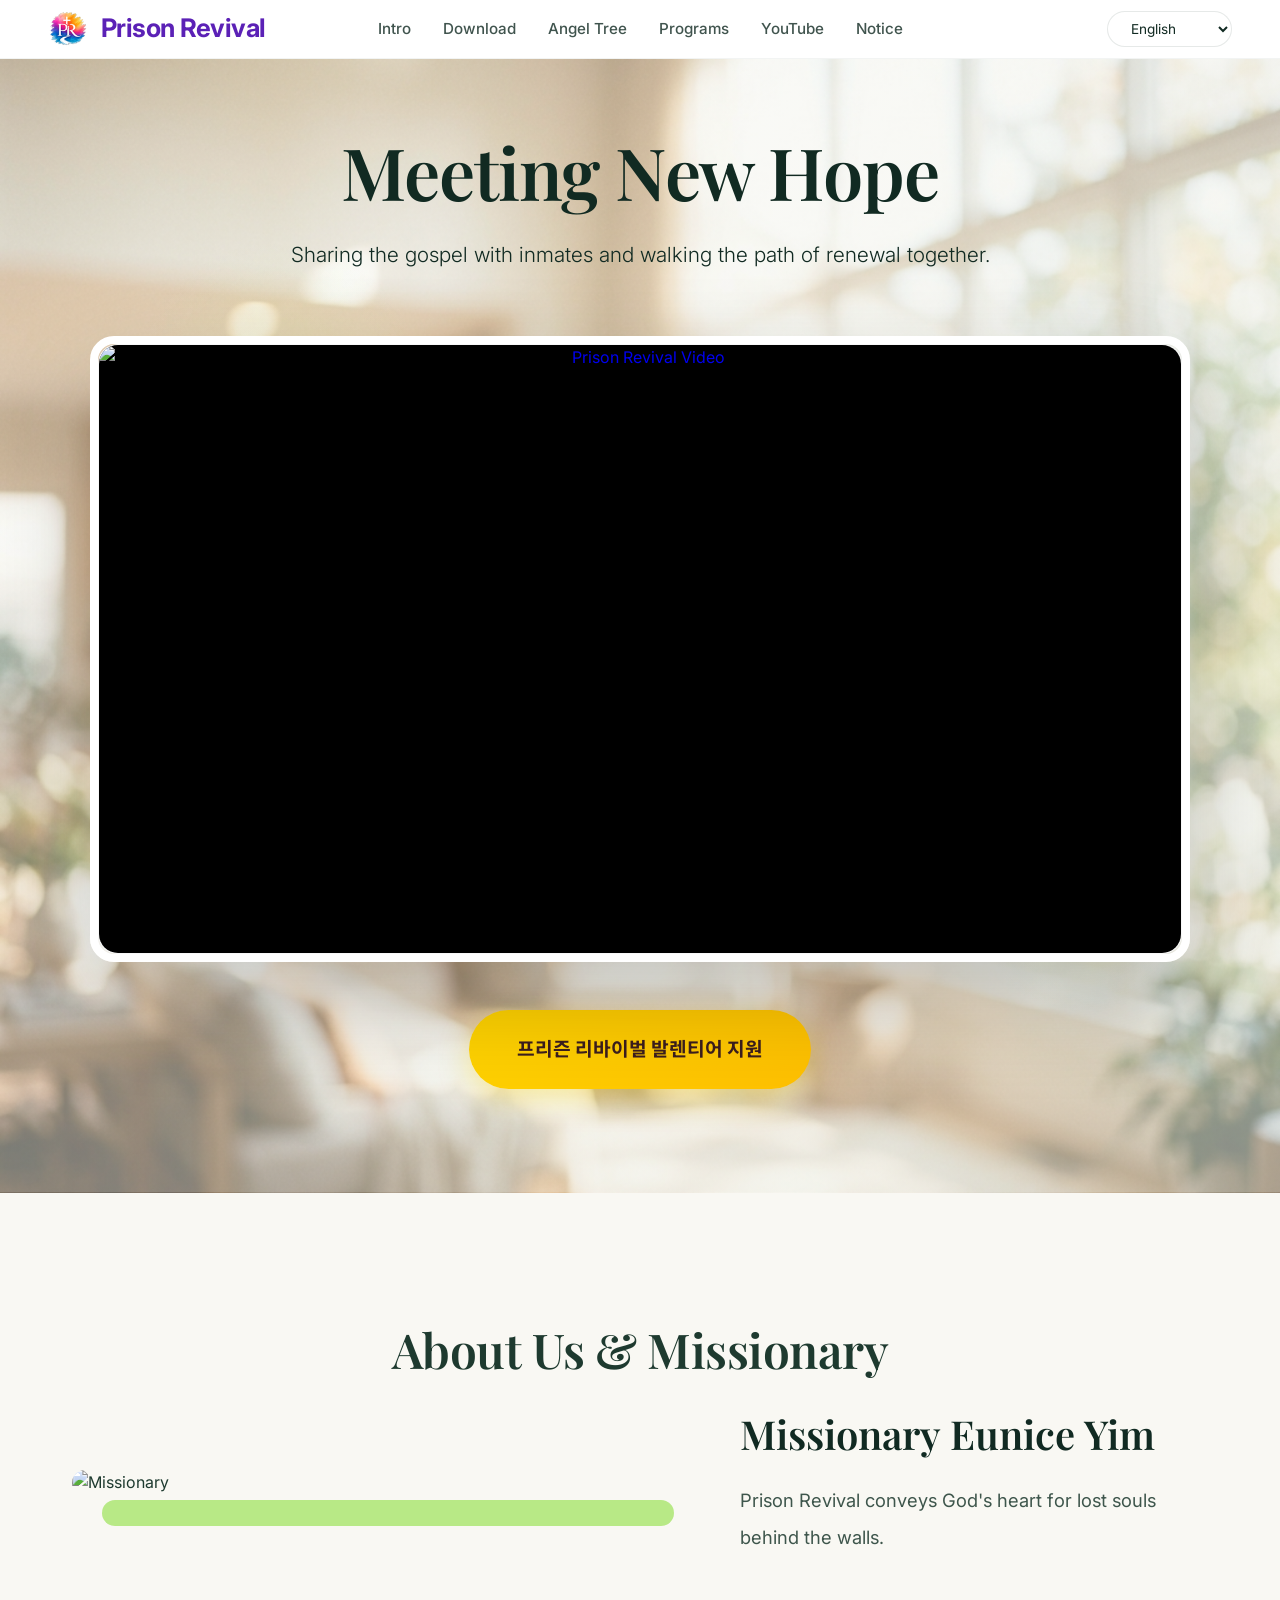
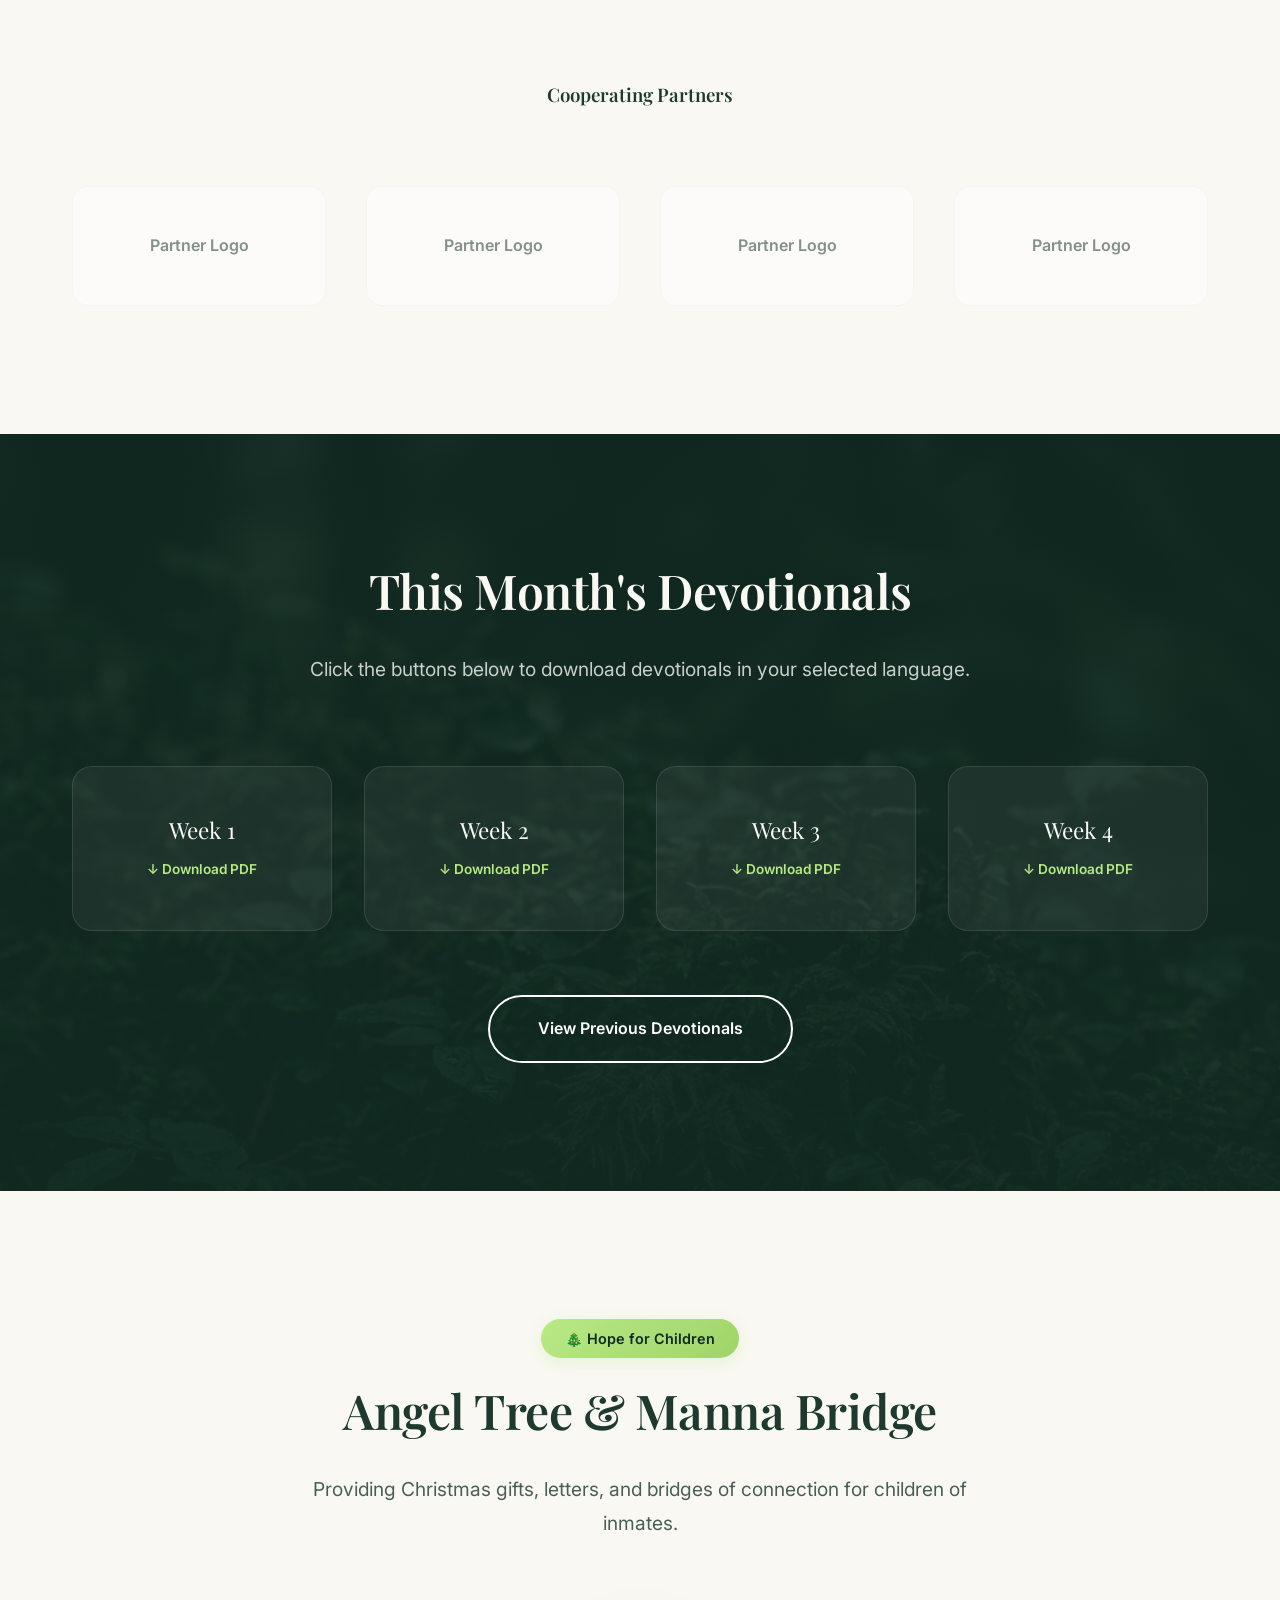
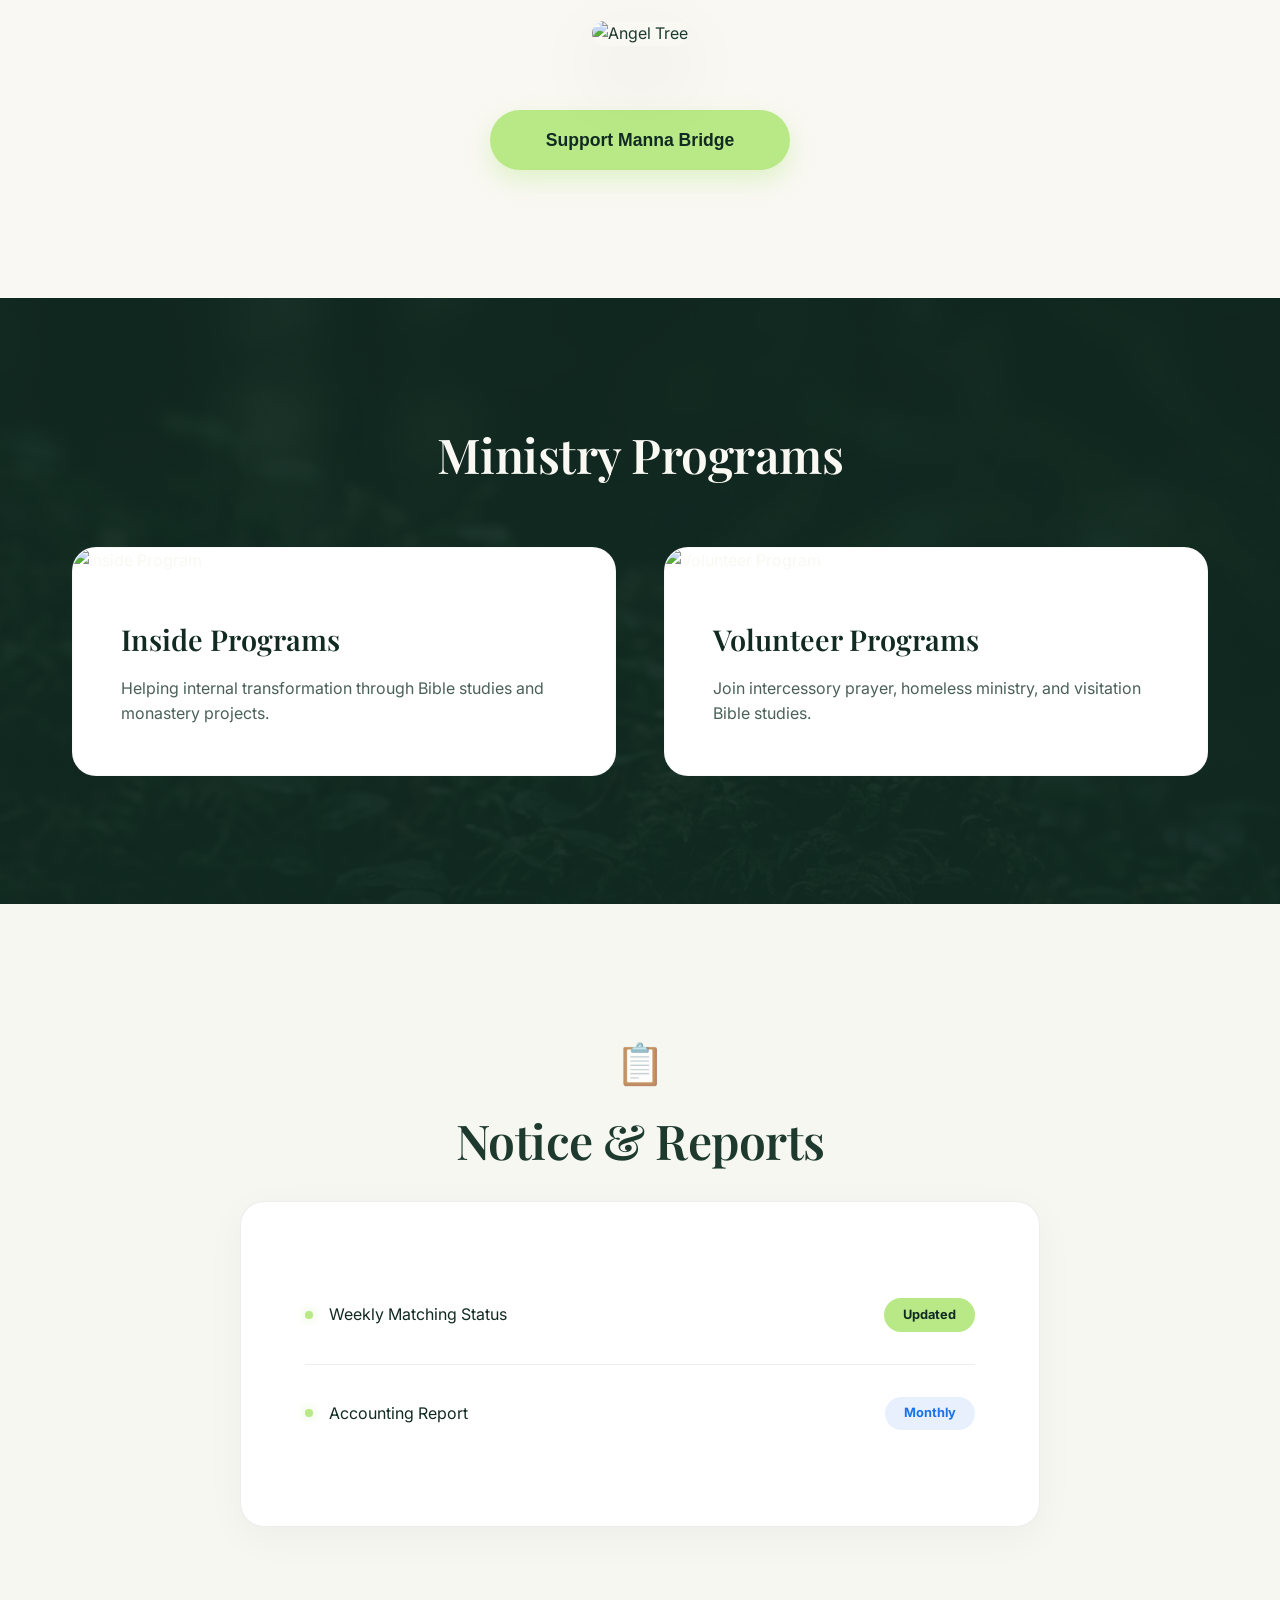
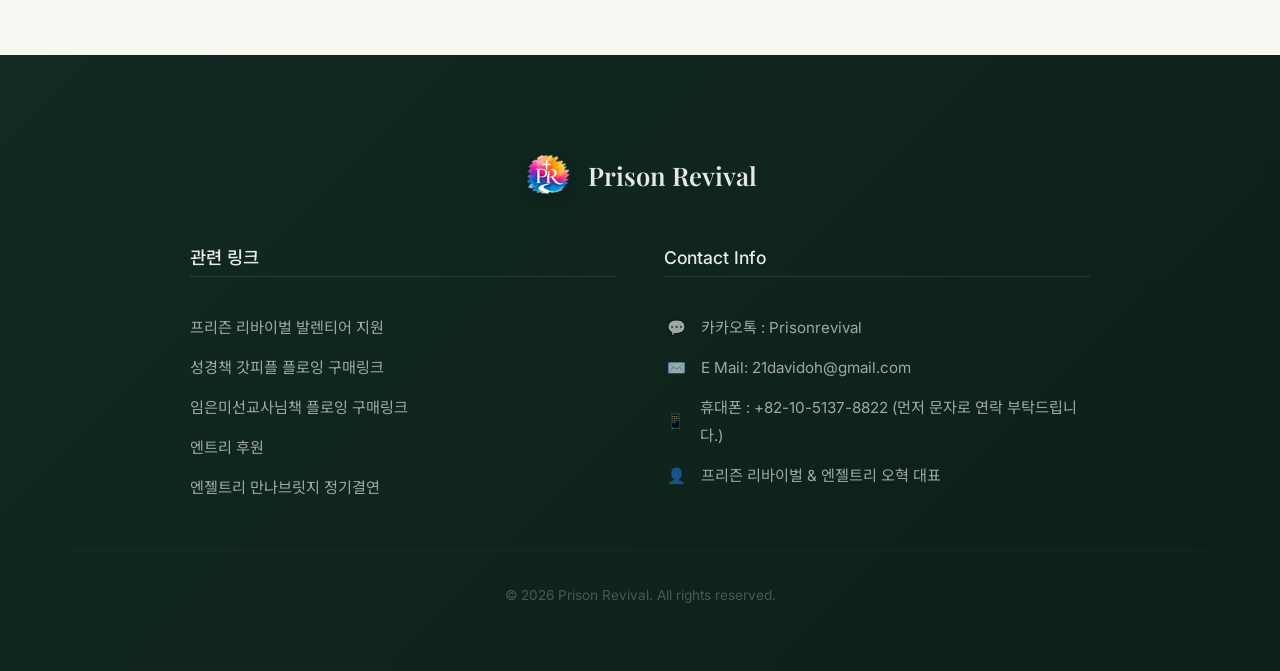
==== commit 8c030210: "Implement popup modal for YouTube videos on index and youtube pages" ====
--- a/index.html
+++ b/index.html
@@ -49,11 +49,14 @@
 
     <!-- Video Player -->
     <div class="video-container fade-in delay-2">
-      <div class="video-wrapper">
-        <iframe src="https://www.youtube.com/embed/oG_jy34D42M?autoplay=1&mute=1" title="Prison Revival Video"
-          allow="accelerometer; autoplay; clipboard-write; encrypted-media; gyroscope; picture-in-picture"
-          allowfullscreen></iframe>
-      </div>
+      <a href="javascript:void(0)" onclick="openVideoModal('oG_jy34D42M')" class="video-card main-video-card" style="display: block; text-decoration: none; border-radius: 20px;">
+        <div class="video-wrapper" style="border-radius: 20px;">
+          <div class="video-thumb" style="position: absolute; top: 0; left: 0; width: 100%; height: 100%;">
+            <img src="https://img.youtube.com/vi/oG_jy34D42M/hqdefault.jpg" alt="Prison Revival Video" style="object-fit: cover;">
+            <span class="play-icon" style="font-size: 2rem;">▶</span>
+          </div>
+        </div>
+      </a>
     </div>
     
     <!-- Volunteer Apply Button -->
@@ -215,6 +218,50 @@
   <script src="js/data.js"></script>
   <script src="js/i18n.js"></script>
   <script src="js/app.js"></script>
+
+  <!-- Video Modal -->
+  <div id="videoModal" class="video-modal">
+    <div class="video-modal-content">
+      <span class="video-modal-close" onclick="closeVideoModal()">&times;</span>
+      <div class="video-wrapper">
+        <iframe id="modalVideoFrame" src="" frameborder="0" allow="accelerometer; autoplay; clipboard-write; encrypted-media; gyroscope; picture-in-picture; web-share" allowfullscreen></iframe>
+      </div>
+    </div>
+  </div>
+
+  <script>
+    function openVideoModal(videoId) {
+      const modal = document.getElementById('videoModal');
+      const iframe = document.getElementById('modalVideoFrame');
+      // Set the src with autoplay enabled
+      iframe.src = `https://www.youtube.com/embed/${videoId}?autoplay=1&mute=0&playsinline=1&rel=0`;
+      modal.style.display = 'flex';
+      
+      // Slight delay to allow display:flex to apply before adding active class for animation
+      setTimeout(() => {
+        modal.classList.add('active');
+      }, 10);
+    }
+
+    function closeVideoModal() {
+      const modal = document.getElementById('videoModal');
+      const iframe = document.getElementById('modalVideoFrame');
+      modal.classList.remove('active');
+      
+      // Wait for transition to finish before hiding and clearing src
+      setTimeout(() => {
+        modal.style.display = 'none';
+        iframe.src = ''; // Clear src to stop video
+      }, 300);
+    }
+
+    // Close modal when clicking outside the video
+    document.getElementById('videoModal').addEventListener('click', function(e) {
+      if (e.target === this) {
+        closeVideoModal();
+      }
+    });
+  </script>
 </body>
 
 </html>
--- a/css/style.css
+++ b/css/style.css
@@ -1,4 +1,4 @@
-@import url('https://fonts.googleapis.com/css2?family=Inter:wght@300;400;500&family=Playfair+Display:ital,wght@0,400;0,600;1,400&family=Noto+Sans+KR:wght@300;400;500;700&family=Noto+Serif+KR:wght@400;600;700&display=swap');
+@import url('https://fonts.googleapis.com/css2?family=Inter:wght@300;400;500&family=Playfair+Display:ital,wght@0,400;0,600;1,400&family=Noto+Sans+KR:wght@300;400;500;700&family=Noto+Serif+KR:wght@400;600;700&family=Nanum+Pen+Script&display=swap');
 
 :root {
   --dark-green: #112A22;
@@ -15,6 +15,7 @@
   --font-serif: 'Playfair Display', "Noto Sans KR", serif;
   --font-sans: 'Inter', "Noto Sans KR", sans-serif;
   --font-logo: 'Playfair Display', "Noto Serif KR", serif;
+  --font-handwriting: 'Nanum Pen Script', cursive;
 }
 
 * {
@@ -1099,16 +1100,16 @@
   color: var(--text-dark);
   box-shadow: 0 10px 30px rgba(0, 0, 0, 0.03);
   border: 1px solid #f0f0f0;
-  max-width: 900px;
+  max-width: 1200px;
   margin: 0 auto;
-  text-align: center;
+  text-align: left;
 }
 
 .missionary-intro-container {
   display: grid;
-  grid-template-columns: 320px 1fr;
+  grid-template-columns: 450px 1fr;
   gap: 3rem;
-  max-width: 1000px;
+  max-width: 1200px;
   margin: 0 auto;
   align-items: stretch;
   /* Match height */
@@ -1125,7 +1126,7 @@
   border-radius: 20px;
   overflow: hidden;
   box-shadow: 0 10px 30px rgba(0, 0, 0, 0.05);
-  height: 400px;
+  height: 550px;
   display: flex;
   align-items: center;
   justify-content: center;
@@ -1139,9 +1140,11 @@
   white-space: nowrap;
 }
 
-.photo-placeholder {
-  color: #ccc;
-  font-size: 0.9rem;
+.missionary-profile-img {
+  width: 100%;
+  height: 100%;
+  object-fit: cover;
+  object-position: center;
 }
 
 .missionary-recommendation-area {
@@ -1160,6 +1163,15 @@
   color: var(--dark-green);
 }
 
+.recommendation-text {
+  font-family: var(--font-handwriting);
+  font-size: 1.8rem;
+  line-height: 1.8;
+  color: var(--dark-green);
+  letter-spacing: 0.5px;
+  word-break: keep-all;
+}
+
 .small-text {
   font-size: 1.05rem;
   line-height: 1.8;
@@ -1173,7 +1185,7 @@
   }
 
   .missionary-photo-area {
-    height: 350px;
+    height: 450px;
     max-width: 100%;
   }
 }
@@ -1382,4 +1394,57 @@
   color: var(--light-green);
   box-shadow: 0 12px 25px rgba(0, 0, 0, 0.1);
   transform: translateY(-5px);
+}
+
+/* Video Modal */
+.video-modal {
+  display: none;
+  position: fixed;
+  z-index: 9999;
+  left: 0;
+  top: 0;
+  width: 100%;
+  height: 100%;
+  background-color: rgba(0, 0, 0, 0.85);
+  backdrop-filter: blur(5px);
+  -webkit-backdrop-filter: blur(5px);
+  align-items: center;
+  justify-content: center;
+  opacity: 0;
+  transition: opacity 0.3s ease;
+}
+
+.video-modal.active {
+  opacity: 1;
+}
+
+.video-modal-content {
+  position: relative;
+  width: 90%;
+  max-width: 1000px;
+  background: transparent;
+  border-radius: 12px;
+  box-shadow: 0 20px 60px rgba(0, 0, 0, 0.5);
+  transform: scale(0.95);
+  transition: transform 0.3s ease;
+}
+
+.video-modal.active .video-modal-content {
+  transform: scale(1);
+}
+
+.video-modal-close {
+  position: absolute;
+  top: -40px;
+  right: -10px;
+  color: white;
+  font-size: 35px;
+  font-weight: bold;
+  cursor: pointer;
+  transition: color 0.2s;
+  z-index: 10000;
+}
+
+.video-modal-close:hover {
+  color: var(--neon-green);
 }
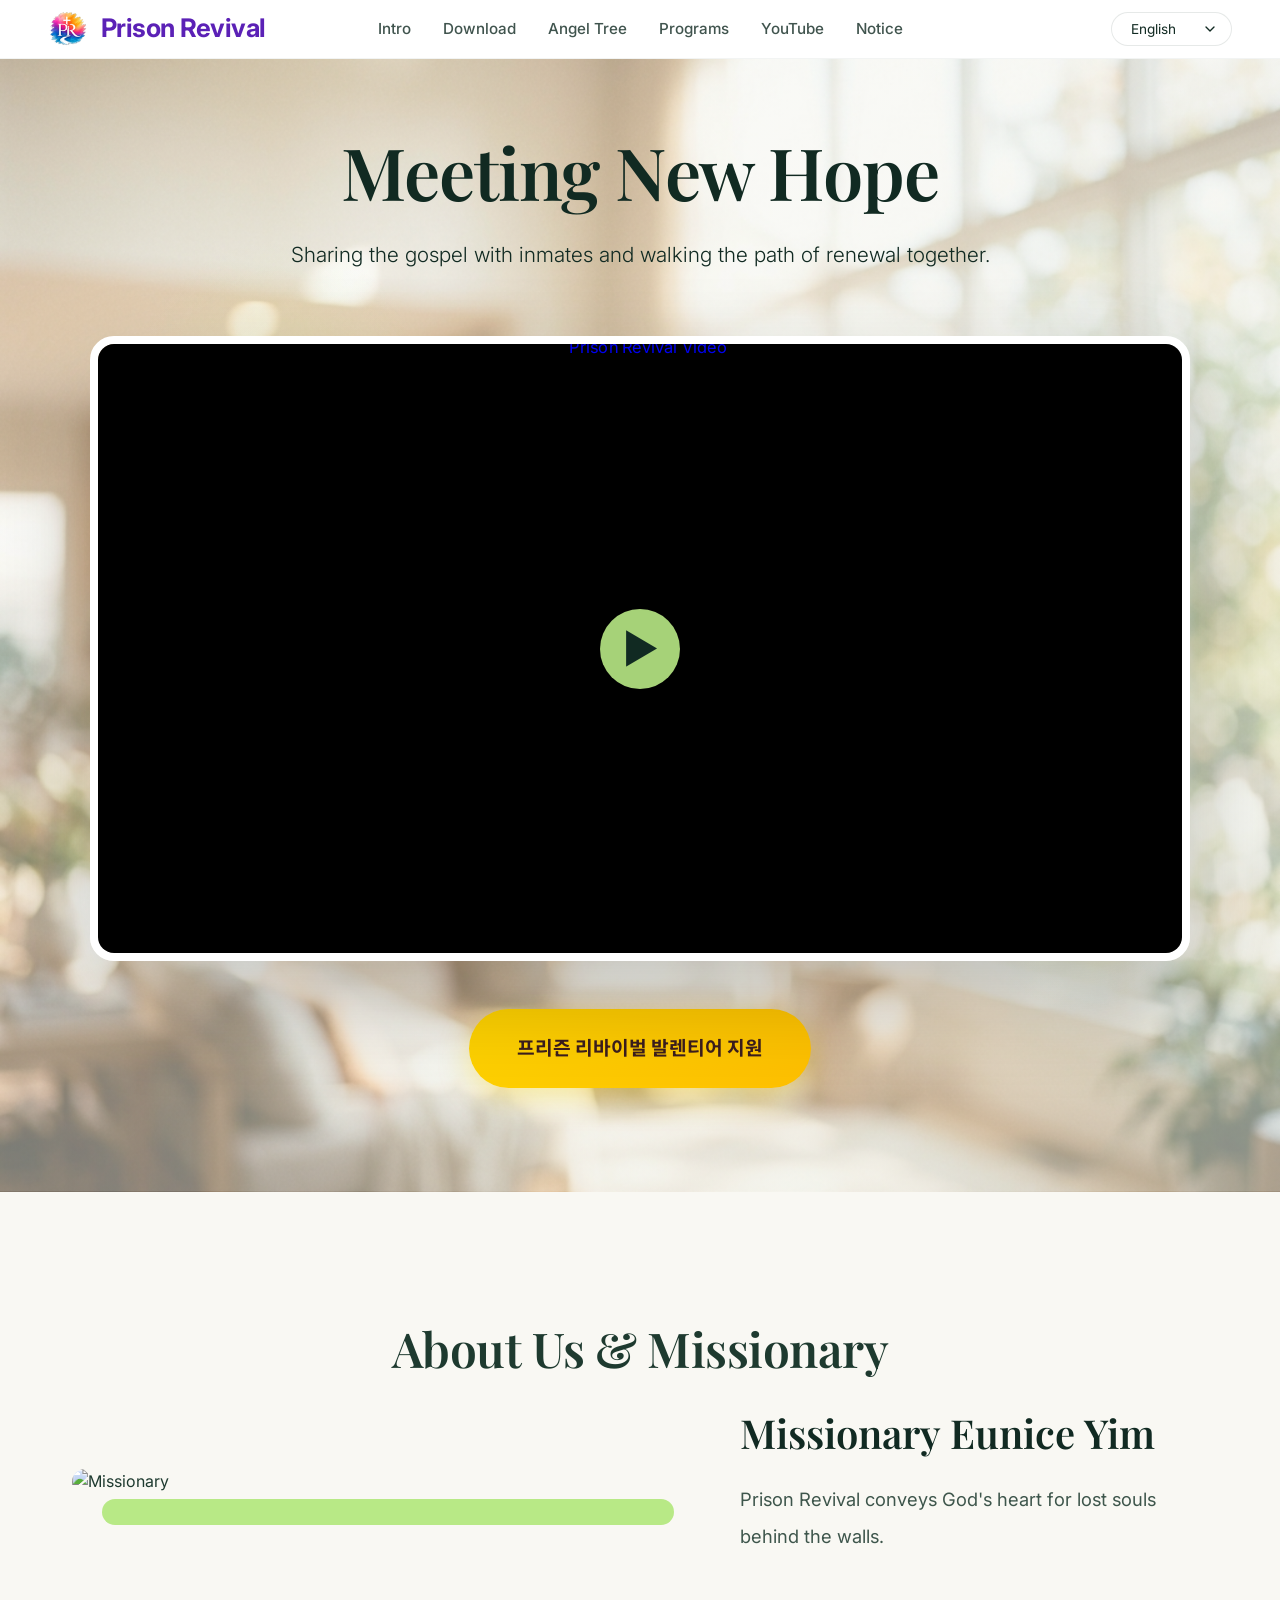
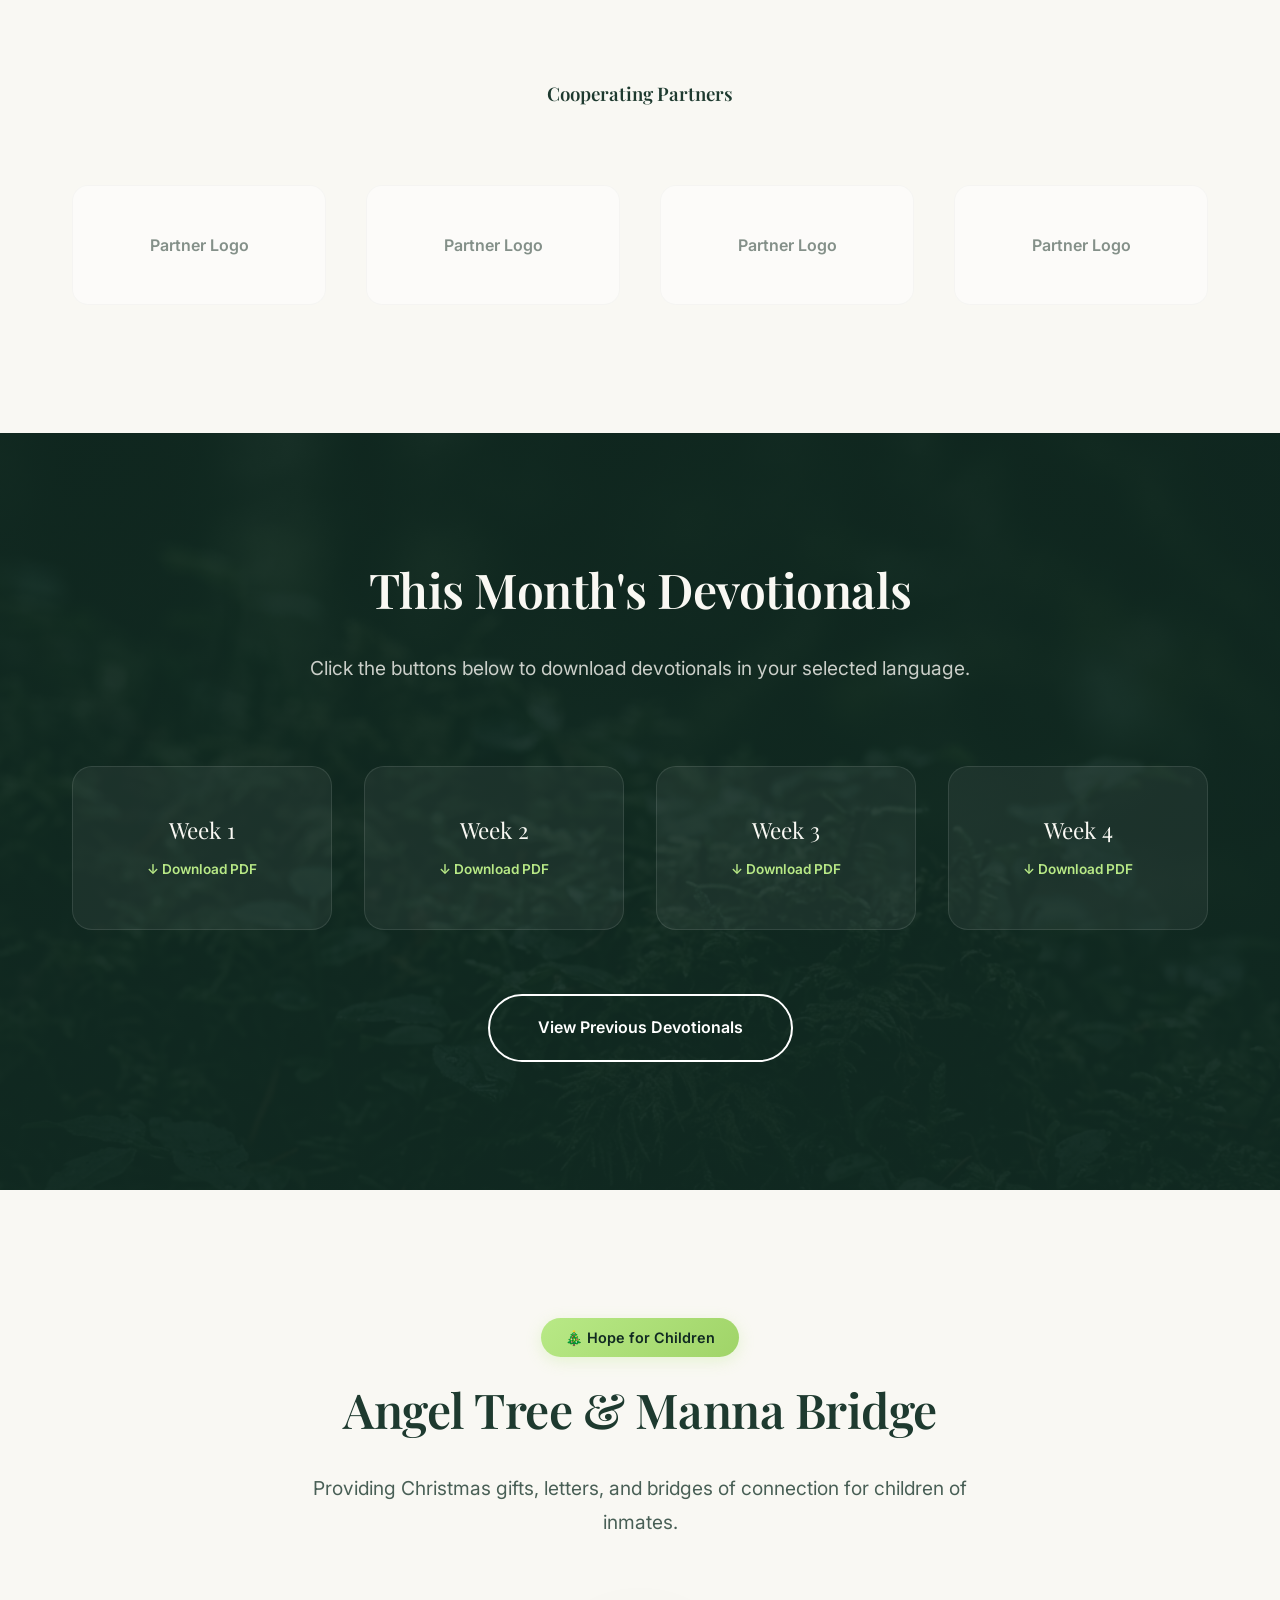
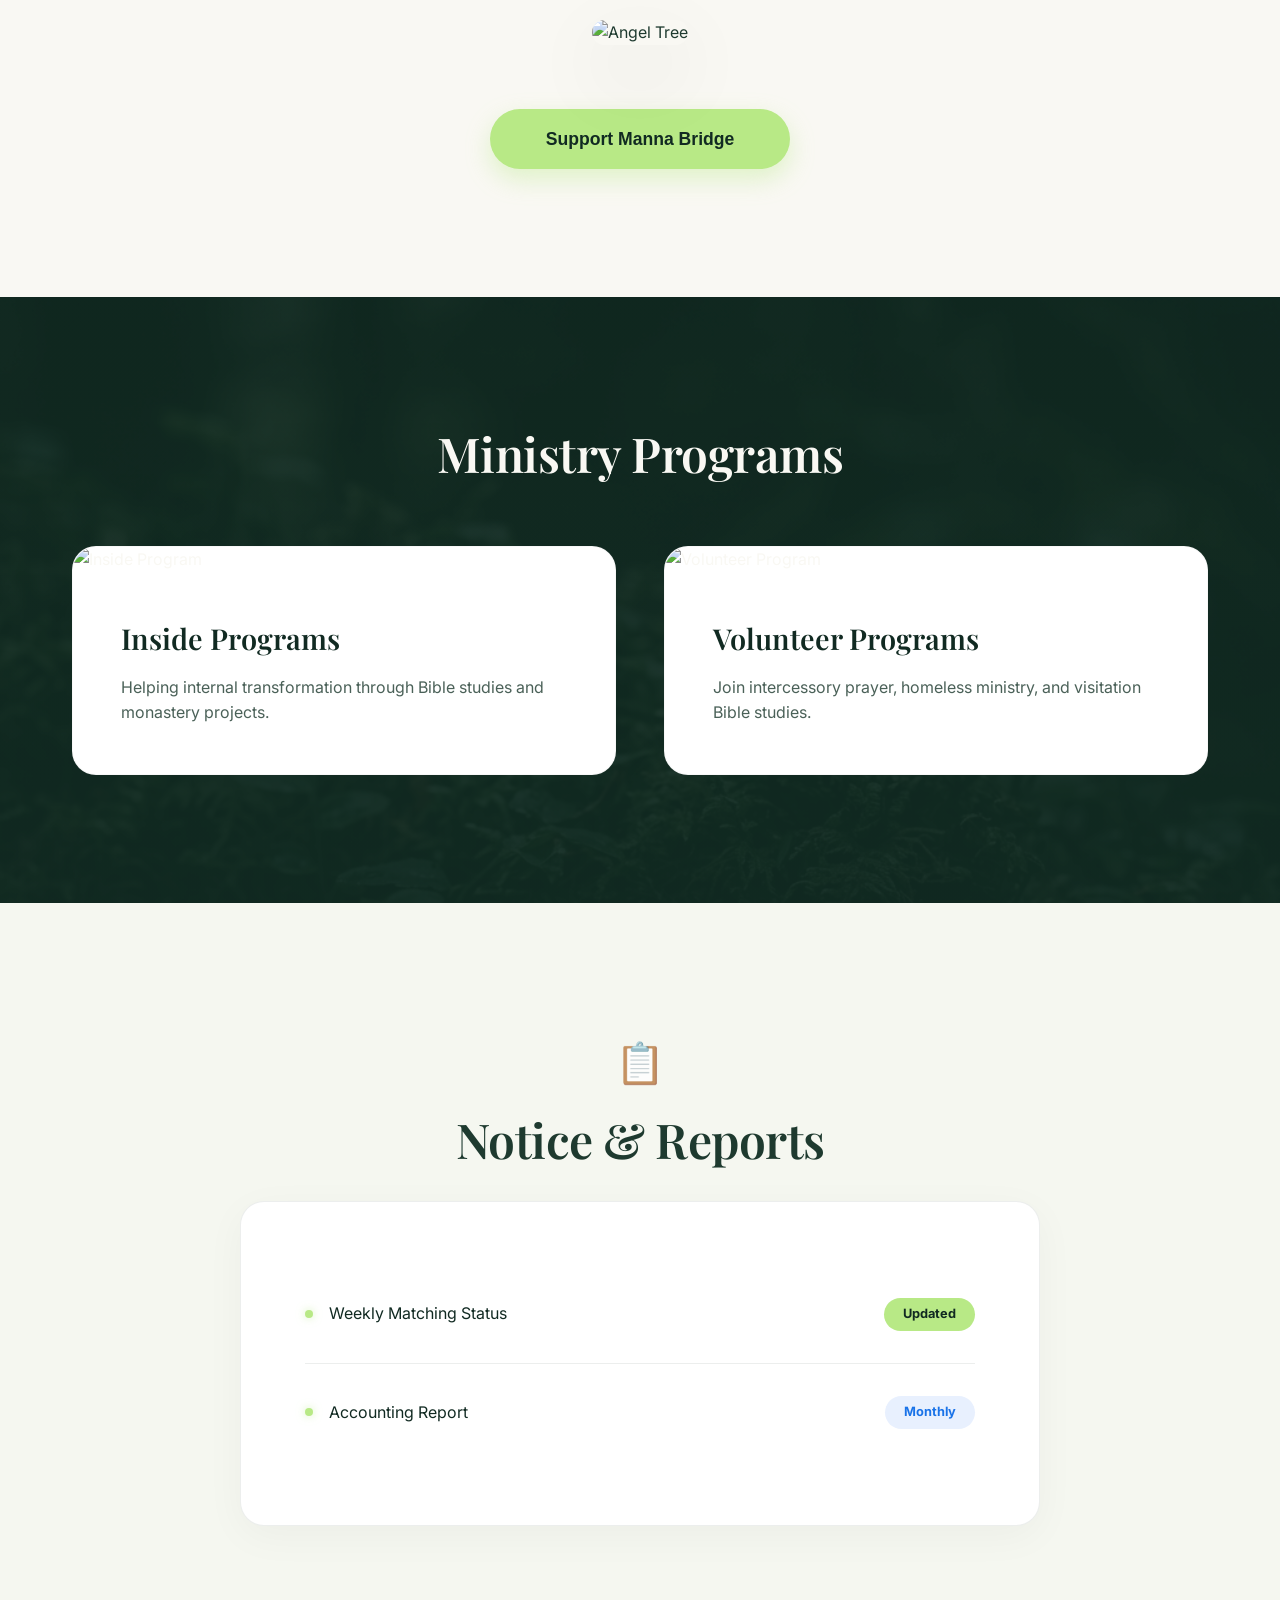
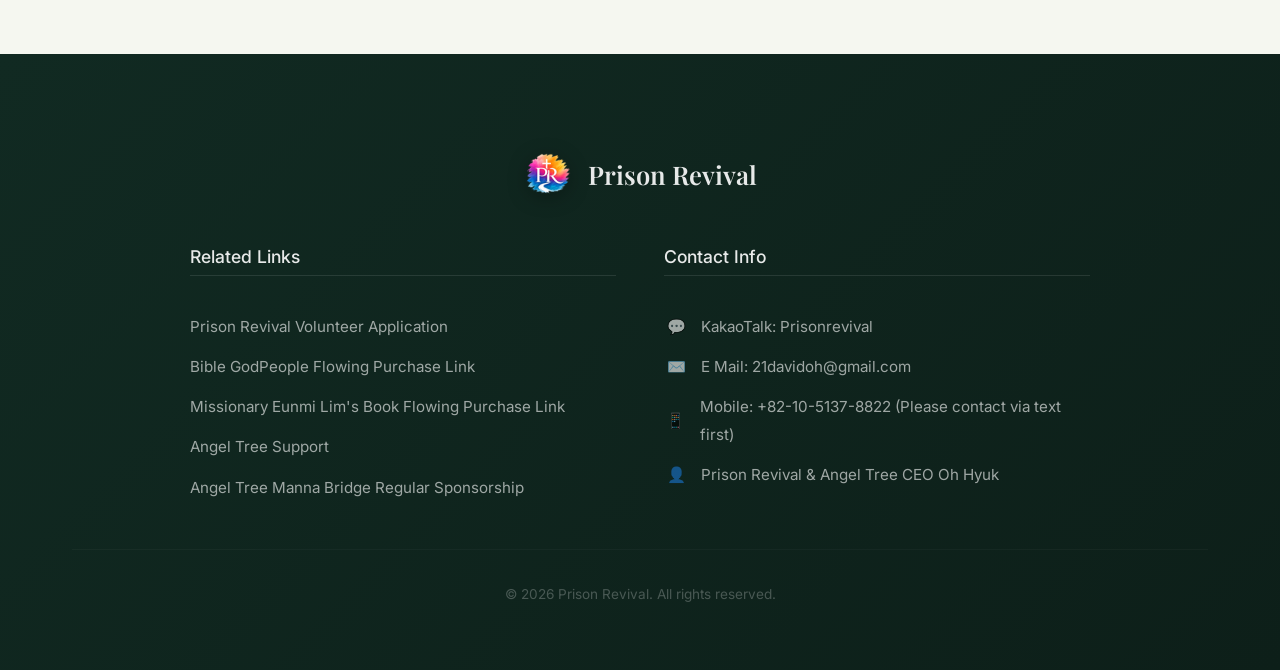
==== commit bdf2ae21: "다국어 지원 기능 강화 및 프로그램 페이지 포스터 이미지 업데이트" ====
--- a/index.html
+++ b/index.html
@@ -22,7 +22,7 @@
         <li><a href="intro.html" data-i18n="navIntro">소개</a></li>
         <li><a href="#downloads" data-i18n="navDownload">묵상자료</a></li>
         <li><a href="#angeltree" data-i18n="navAngelTree">엔젤트리</a></li>
-        <li><a href="index.html#programs" data-i18n="navPrograms">프로그램</a></li>
+        <li><a href="programs.html" data-i18n="navPrograms">프로그램</a></li>
         <li><a href="youtube.html" data-i18n="navYoutube">유튜브</a></li>
         <li><a href="index.html#notice" data-i18n="navNotice">공지</a></li>
         <li class="lang-selector-item">
@@ -48,16 +48,15 @@
     <p data-i18n="heroDesc" class="fade-in delay-1">수감된 형제자매들에게 복음을 전하고 새롭게 되는 길을 함께 걸어갑니다.</p>
 
     <!-- Video Player -->
-    <div class="video-container fade-in delay-2">
-      <a href="javascript:void(0)" onclick="openVideoModal('oG_jy34D42M')" class="video-card main-video-card" style="display: block; text-decoration: none; border-radius: 20px;">
-        <div class="video-wrapper" style="border-radius: 20px;">
-          <div class="video-thumb" style="position: absolute; top: 0; left: 0; width: 100%; height: 100%;">
-            <img src="https://img.youtube.com/vi/oG_jy34D42M/hqdefault.jpg" alt="Prison Revival Video" style="object-fit: cover;">
-            <span class="play-icon" style="font-size: 2rem;">▶</span>
-          </div>
-        </div>
-      </a>
-    </div>
+    <a href="javascript:void(0)" onclick="openVideoModal('oG_jy34D42M')" class="video-container fade-in delay-2" style="display: block; text-decoration: none; position: relative; transition: all 0.3s; cursor: pointer;">
+      <div class="video-wrapper">
+        <div class="video-thumb" style="position: absolute; top: 0; left: 0; width: 100%; height: 100%;">
+          <img src="https://img.youtube.com/vi/oG_jy34D42M/hqdefault.jpg" alt="Prison Revival Video" style="object-fit: cover; width: 100%; height: 100%; transition: transform 0.6s;">
+          <!-- Make play icon always visible for the main video -->
+          <span class="play-icon" style="opacity: 1; font-size: 2.5rem; width: 80px; height: 80px; box-shadow: 0 4px 15px rgba(0,0,0,0.2);">▶</span>
+        </div>
+      </div>
+    </a>
     
     <!-- Volunteer Apply Button -->
     <div class="hero-action fade-in delay-3">
@@ -181,20 +180,20 @@
       <div class="footer-info-grid">
         <!-- Left Column -->
         <div class="footer-col footer-links">
-          <h4>관련 링크</h4>
-          <a href="http://pf.kakao.com/_ptYAG/chat" target="_blank" class="footer-link">프리즌 리바이벌 발렌티어 지원</a>
-          <a href="https://mall.godpeople.com/?G=1721883418-5" target="_blank" class="footer-link">성경책 갓피플 플로잉 구매링크</a>
-          <a href="#" target="_blank" class="footer-link">임은미선교사님책 플로잉 구매링크</a>
-          <a href="https://forms.gle/4x7HjQGWheJu8Sfb9" target="_blank" class="footer-link">엔트리 후원</a>
-          <a href="https://online.mrm.or.kr/sr5t4uf" target="_blank" class="footer-link">엔젤트리 만나브릿지 정기결연</a>
+          <h4 data-i18n="footerLinksTitle">관련 링크</h4>
+          <a href="http://pf.kakao.com/_ptYAG/chat" target="_blank" class="footer-link" data-i18n="footerLinkVol">프리즌 리바이벌 발렌티어 지원</a>
+          <a href="https://mall.godpeople.com/?G=1721883418-5" target="_blank" class="footer-link" data-i18n="footerLinkBible">성경책 갓피플 플로잉 구매링크</a>
+          <a href="#" target="_blank" class="footer-link" data-i18n="footerLinkBook">임은미선교사님책 플로잉 구매링크</a>
+          <a href="https://forms.gle/4x7HjQGWheJu8Sfb9" target="_blank" class="footer-link" data-i18n="footerLinkSponsor">엔트리 후원</a>
+          <a href="https://online.mrm.or.kr/sr5t4uf" target="_blank" class="footer-link" data-i18n="footerLinkManna">엔젤트리 만나브릿지 정기결연</a>
         </div>
 
         <!-- Right Column -->
         <div class="footer-col footer-contact">
-          <h4>Contact Info</h4>
+          <h4 data-i18n="footerContactTitle">Contact Info</h4>
           <div class="footer-contact-item">
             <span class="footer-icon">💬</span>
-            <span>카카오톡 : Prisonrevival</span>
+            <span data-i18n="footerContactKakao">카카오톡 : Prisonrevival</span>
           </div>
           <div class="footer-contact-item">
             <span class="footer-icon">✉️</span>
@@ -202,11 +201,11 @@
           </div>
           <div class="footer-contact-item">
             <span class="footer-icon">📱</span>
-            <span>휴대폰 : +82-10-5137-8822 (먼저 문자로 연락 부탁드립니다.)</span>
+            <span data-i18n="footerContactPhone">휴대폰 : +82-10-5137-8822 (먼저 문자로 연락 부탁드립니다.)</span>
           </div>
           <div class="footer-contact-item">
             <span class="footer-icon">👤</span>
-            <span>프리즌 리바이벌 &amp; 엔젤트리 오혁 대표</span>
+            <span data-i18n="footerContactName">프리즌 리바이벌 &amp; 엔젤트리 오혁 대표</span>
           </div>
         </div>
       </div>
--- a/css/style.css
+++ b/css/style.css
@@ -111,7 +111,7 @@
 }
 
 .lang-selector select {
-  padding: 0.5rem 1.2rem;
+  padding: 0.5rem 2.2rem 0.5rem 1.2rem;
   background-color: white;
   border: 1px solid rgba(17, 42, 34, 0.1);
   color: var(--dark-green);
@@ -121,6 +121,15 @@
   cursor: pointer;
   outline: none;
   transition: all 0.3s;
+  
+  /* 커스텀 화살표 아이콘 적용 */
+  -webkit-appearance: none;
+  -moz-appearance: none;
+  appearance: none;
+  background-image: url("data:image/svg+xml;charset=UTF-8,%3csvg xmlns='http://www.w3.org/2000/svg' viewBox='0 0 24 24' fill='none' stroke='%23112a22' stroke-width='2' stroke-linecap='round' stroke-linejoin='round'%3e%3cpolyline points='6 9 12 15 18 9'%3e%3c/polyline%3e%3c/svg%3e");
+  background-repeat: no-repeat;
+  background-position: right 0.8rem center;
+  background-size: 1rem;
 }
 
 .lang-selector select:hover {
@@ -334,6 +343,10 @@
   box-shadow: 0 50px 120px rgba(0, 0, 0, 0.25);
 }
 
+a.video-container:hover .video-thumb img {
+  transform: scale(1.08);
+}
+
 .video-wrapper {
   position: relative;
   padding-bottom: 56.25%;
@@ -852,11 +865,12 @@
   width: 100%;
   height: 100%;
   object-fit: cover;
+  transform: scale(1.03);
   transition: transform 0.6s;
 }
 
 .video-card:hover .video-thumb img {
-  transform: scale(1.05);
+  transform: scale(1.08);
 }
 
 .play-icon {
@@ -1420,8 +1434,8 @@
 
 .video-modal-content {
   position: relative;
-  width: 90%;
-  max-width: 1000px;
+  width: 90vw;
+  max-width: calc(90vh * (16 / 9));
   background: transparent;
   border-radius: 12px;
   box-shadow: 0 20px 60px rgba(0, 0, 0, 0.5);
@@ -1447,4 +1461,110 @@
 
 .video-modal-close:hover {
   color: var(--neon-green);
+}
+
+/* Programs Page Styles */
+.programs-container {
+  padding-top: 100px;
+  padding-bottom: 5rem;
+}
+
+.program-section {
+  background: white;
+  border-radius: 20px;
+  padding: 3rem;
+  margin-bottom: 3rem;
+  box-shadow: 0 10px 30px rgba(0, 0, 0, 0.05);
+  display: flex;
+  gap: 3rem;
+  align-items: center;
+}
+
+.program-img-col {
+  flex: 0 0 400px;
+  border-radius: 15px;
+  overflow: hidden;
+  box-shadow: 0 15px 35px rgba(0, 0, 0, 0.1);
+}
+
+.program-img-col img {
+  width: 100%;
+  height: auto;
+  display: block;
+  object-fit: cover;
+}
+
+.program-text-col {
+  flex: 1;
+  text-align: left;
+}
+
+.program-title {
+  color: var(--dark-green);
+  font-size: 2rem;
+  font-weight: 700;
+  margin-bottom: 1.5rem;
+}
+
+.program-desc {
+  font-size: 1.1rem;
+  line-height: 1.8;
+  color: #4b5563;
+  margin-bottom: 1.5rem;
+}
+
+.program-list {
+  list-style: none;
+  padding-left: 0;
+  margin-bottom: 1.5rem;
+}
+
+.program-list li {
+  margin-bottom: 0.5rem;
+  padding-left: 1.5rem;
+  position: relative;
+  font-size: 1.1rem;
+  line-height: 1.6;
+  color: #4b5563;
+}
+
+.program-list li::before {
+  content: "🔹";
+  position: absolute;
+  left: 0;
+  top: 0;
+}
+
+.program-account-box {
+  background: #f8fafc;
+  border-left: 4px solid var(--neon-green);
+  padding: 1.5rem;
+  border-radius: 0 10px 10px 0;
+  margin-top: 1rem;
+}
+
+.program-account-title {
+  font-weight: 700;
+  color: var(--dark-green);
+  margin-bottom: 0.5rem;
+  font-size: 1.1rem;
+}
+
+.program-account-info {
+  color: #4b5563;
+  line-height: 1.6;
+}
+
+@media (max-width: 900px) {
+  .program-section {
+    flex-direction: column;
+    padding: 2rem;
+    gap: 2rem;
+  }
+  
+  .program-img-col {
+    flex: 0 0 auto;
+    width: 100%;
+    max-width: 500px;
+  }
 }
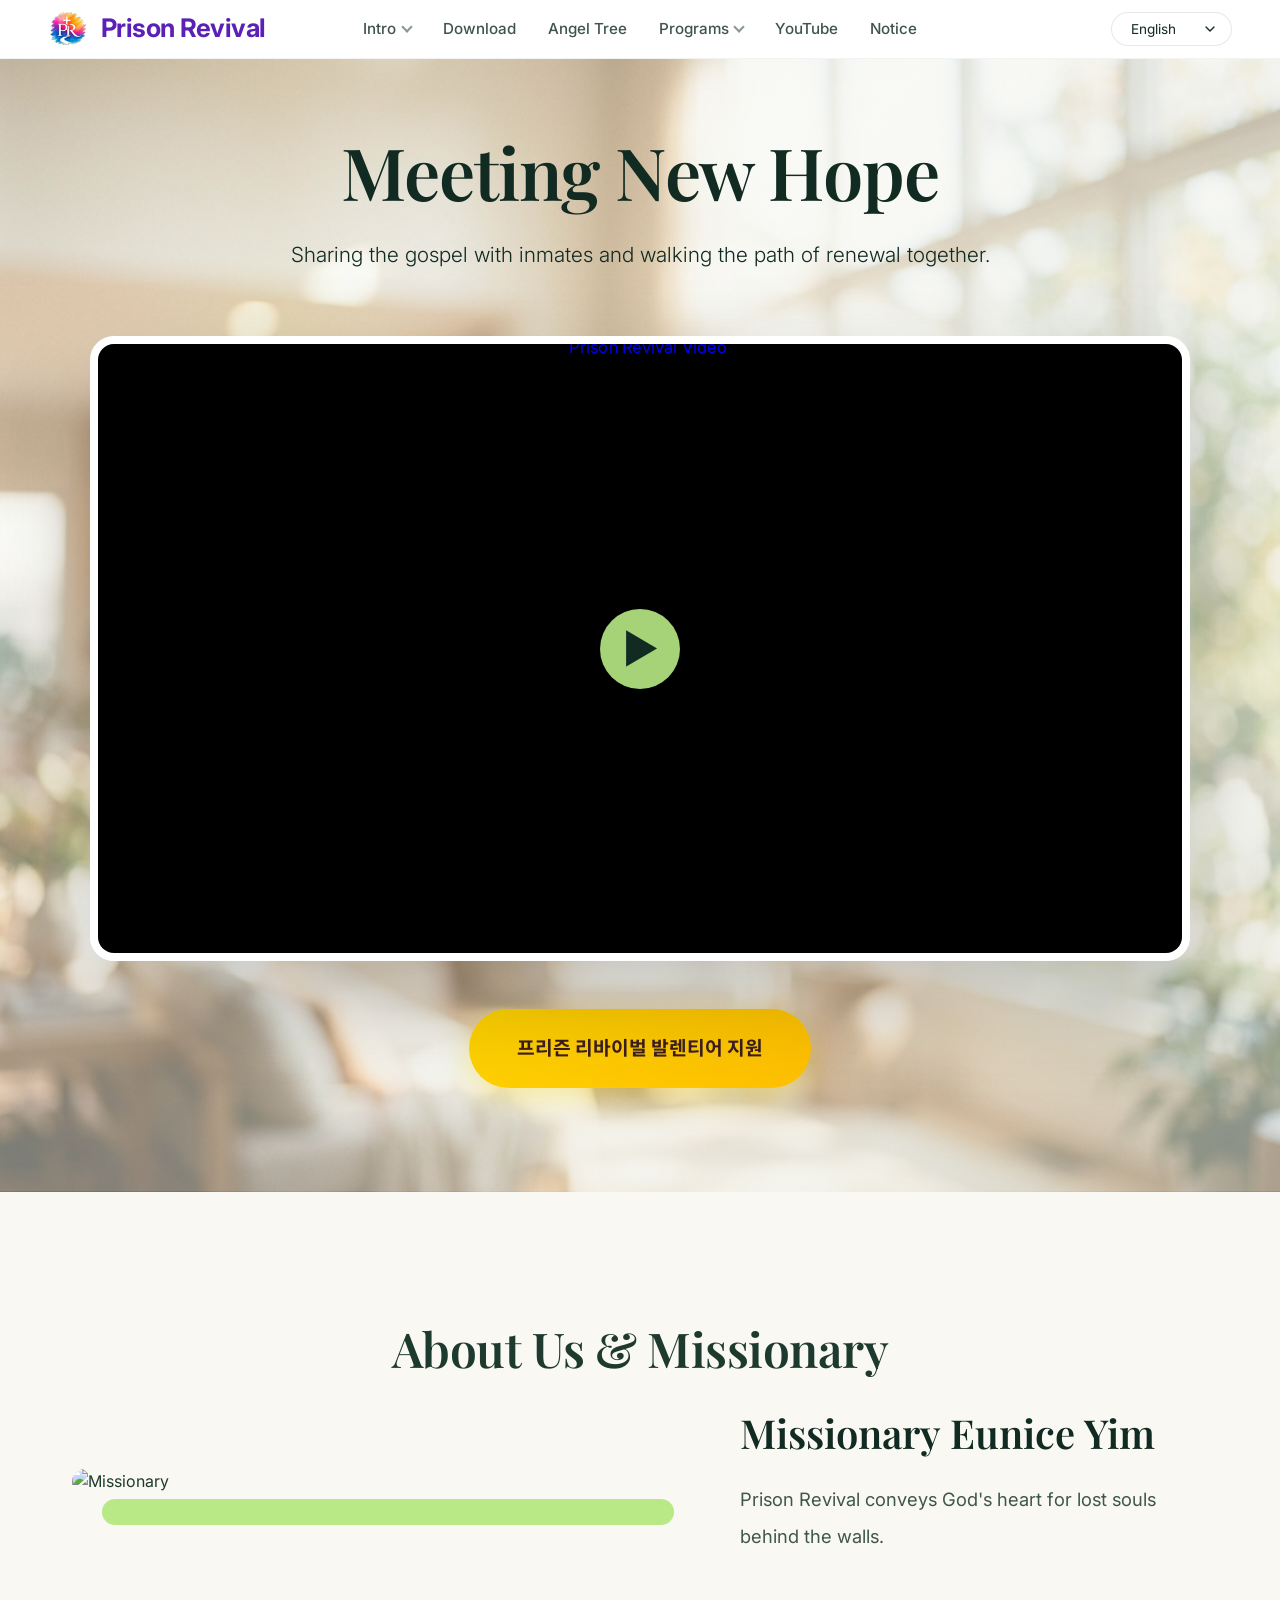
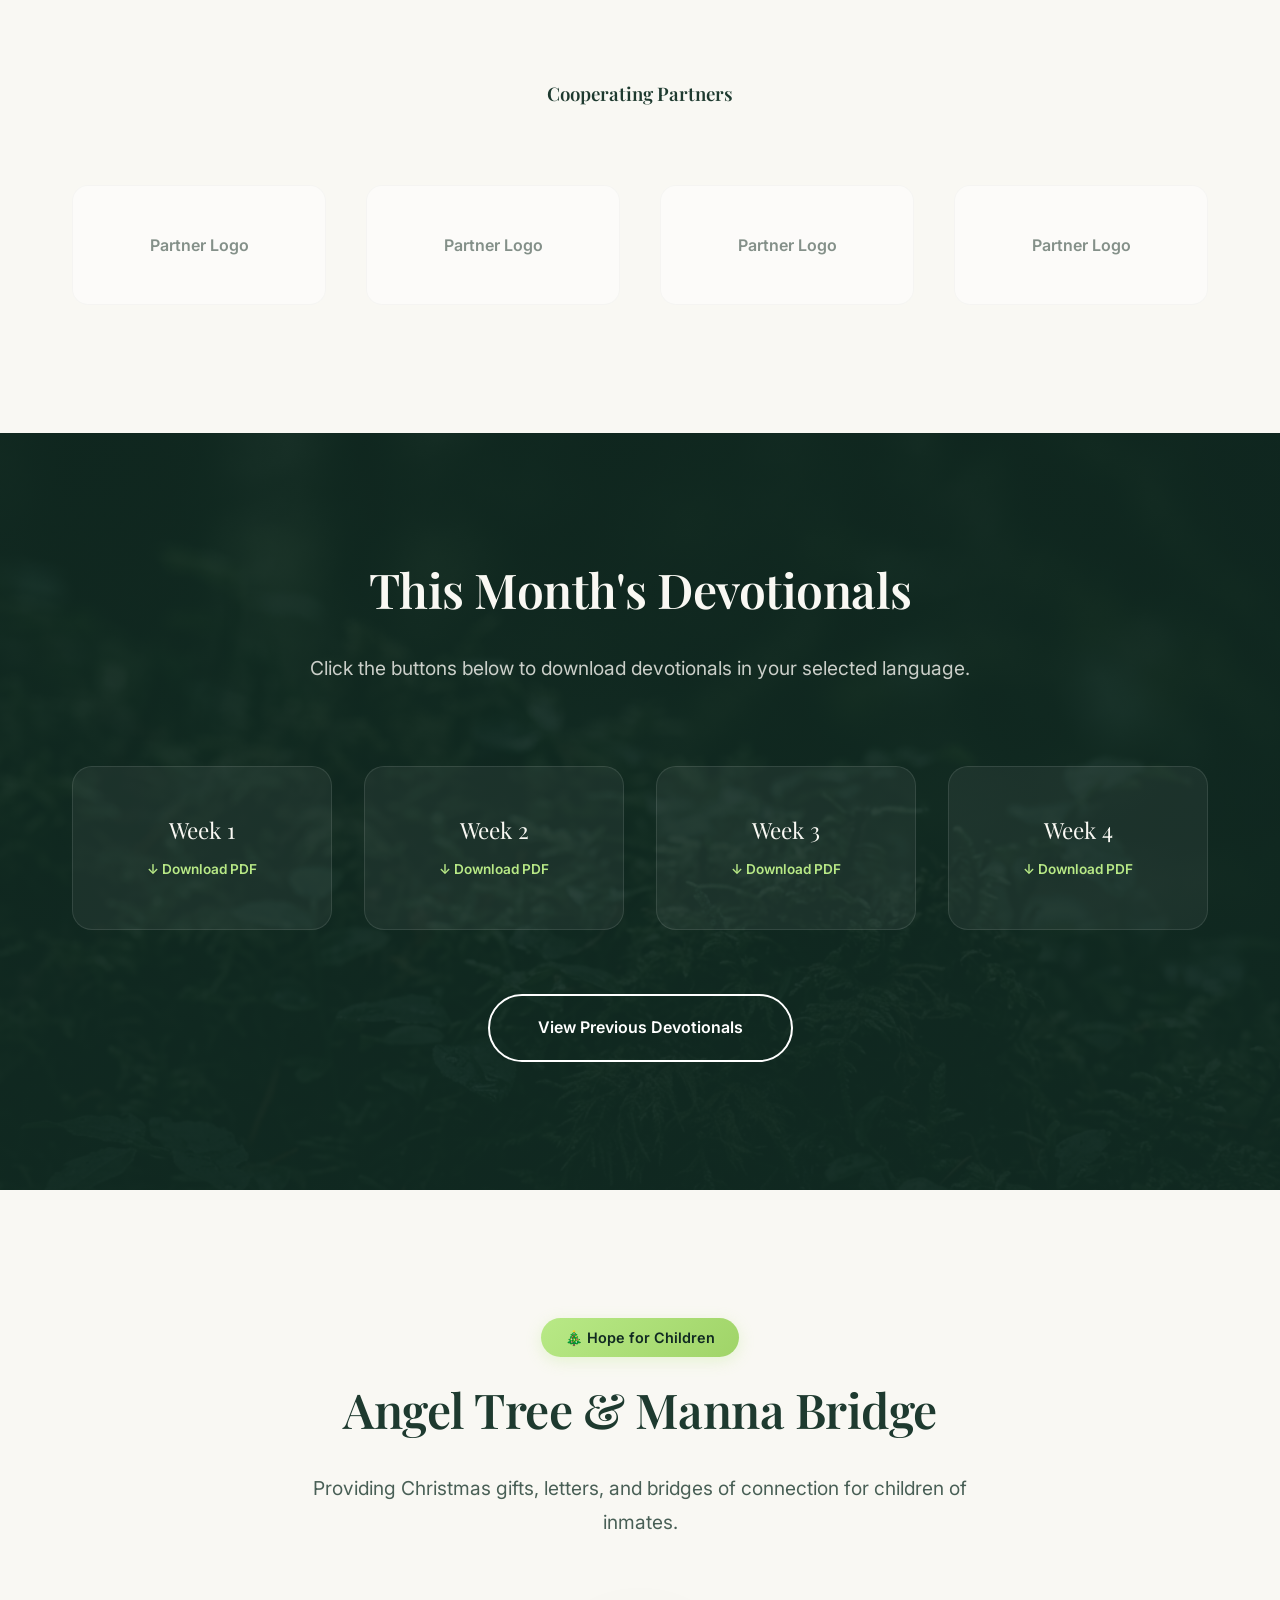
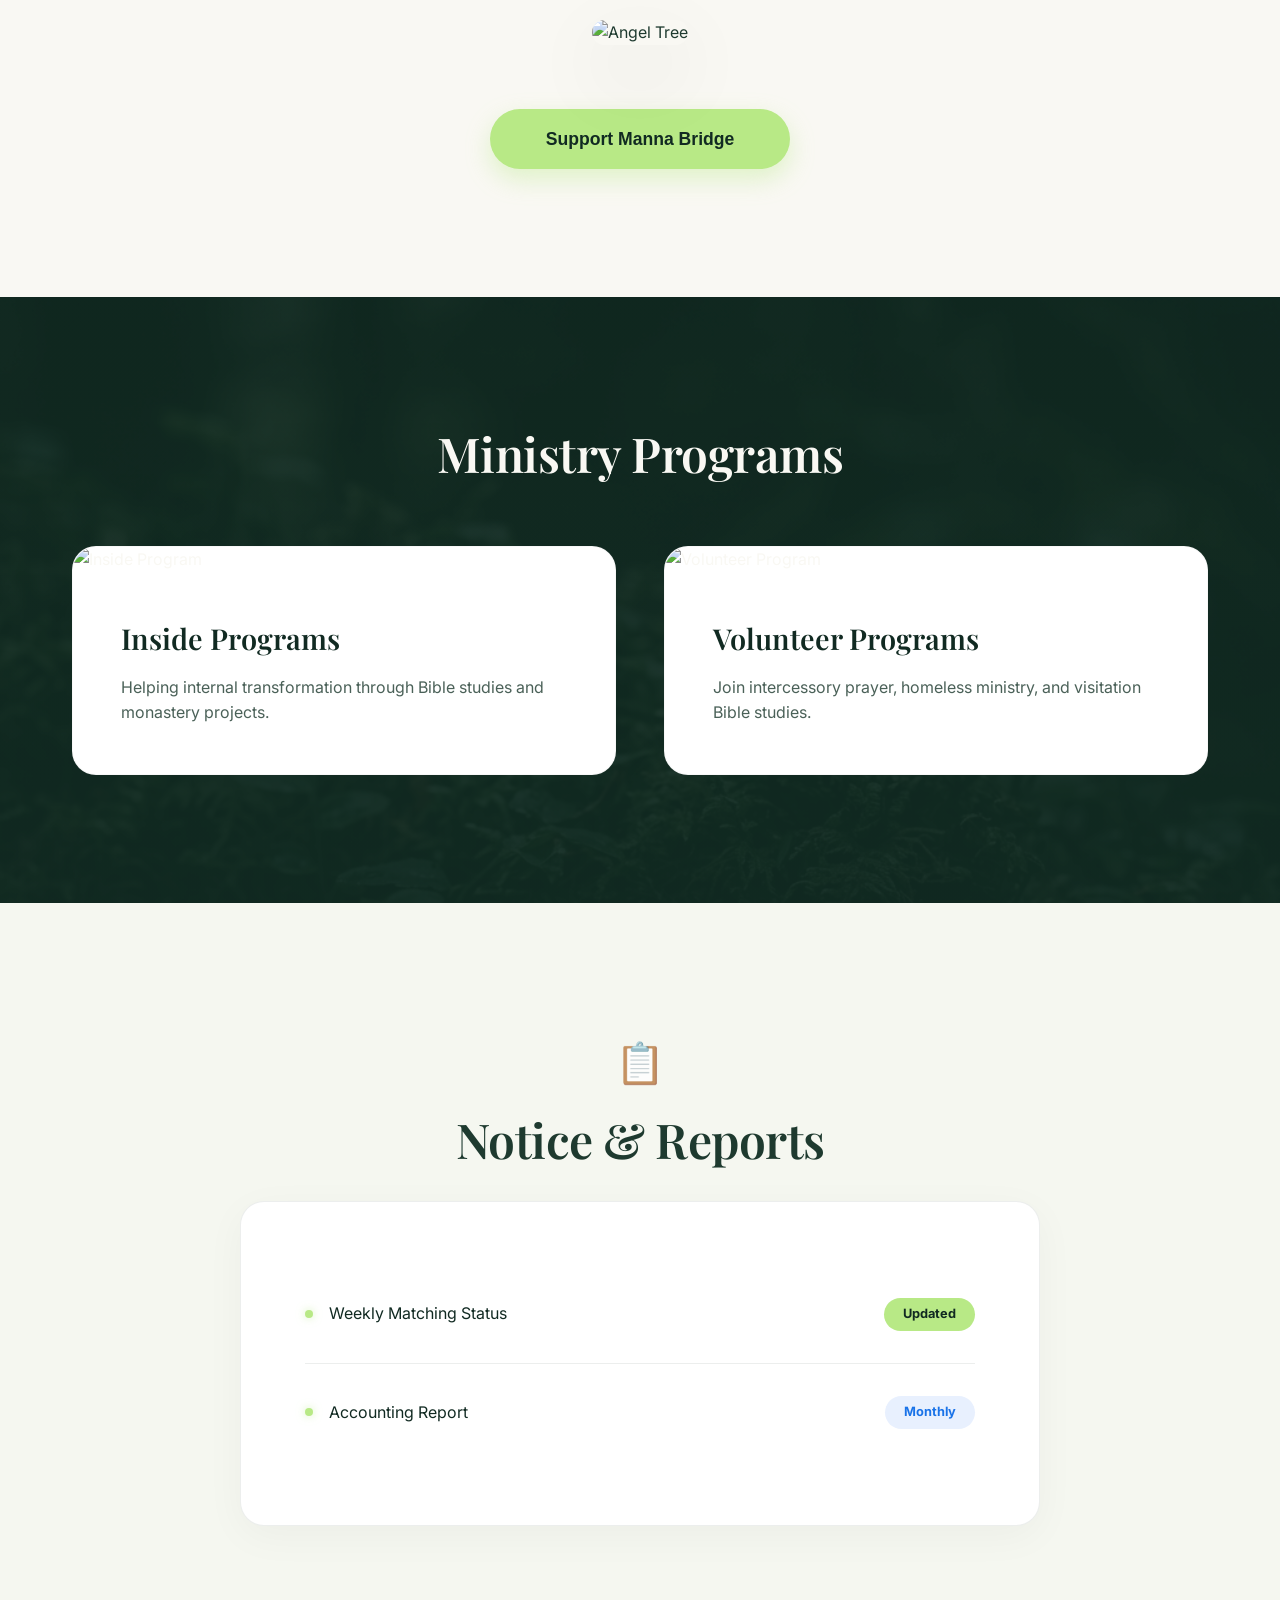
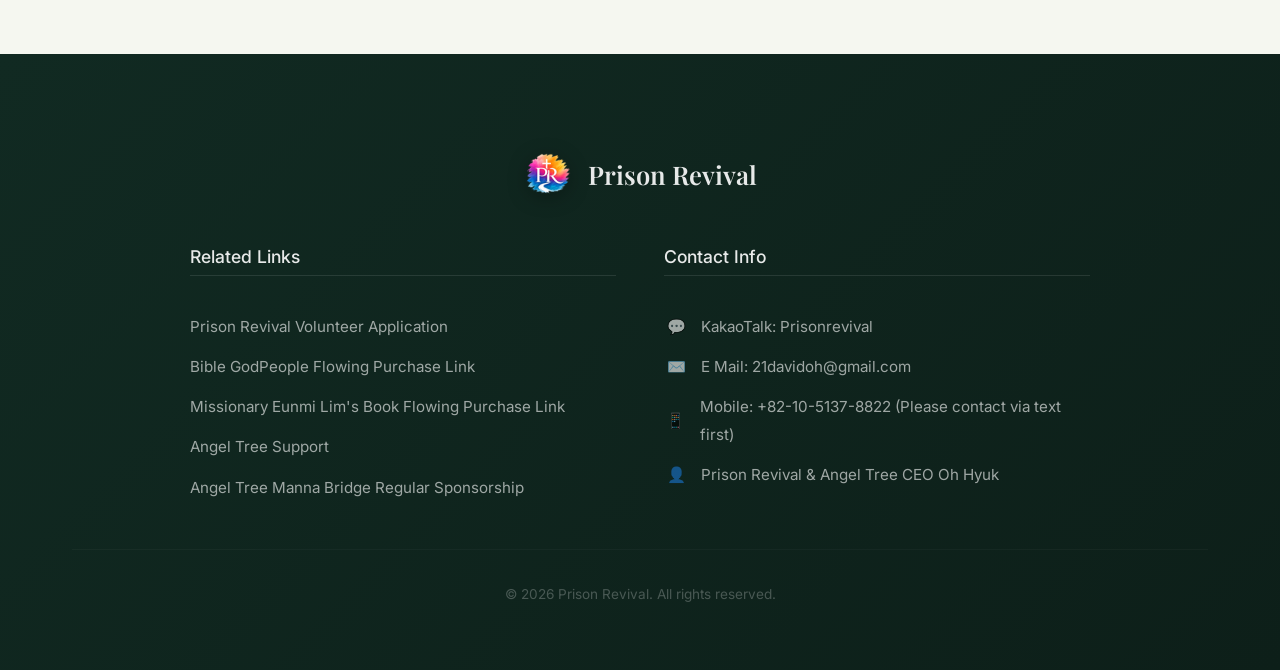
==== commit 16d3cd77: "Enhance GNB with Intro and Programs dropdowns, fix smooth scroll offset and dropdown disappearance o" ====
--- a/index.html
+++ b/index.html
@@ -19,10 +19,34 @@
     <div class="menu-toggle" onclick="toggleMenu()">☰</div>
     <nav>
       <ul class="nav-menu">
-        <li><a href="intro.html" data-i18n="navIntro">소개</a></li>
+        <li class="dropdown">
+          <a href="intro.html" class="dropdown-toggle">
+            <span data-i18n="navIntro">소개</span>
+            <i class="dropdown-icon"></i>
+          </a>
+          <ul class="dropdown-menu">
+            <li><a href="intro.html#ministry" data-i18n="navSubMinistry">사역소개</a></li>
+            <li><a href="intro.html#missionary" data-i18n="navSubMissionary">임은미 선교사님</a></li>
+            <li><a href="intro.html#pastors" data-i18n="navSubPastors">협력목사님들</a></li>
+            <li><a href="intro.html#ceo" data-i18n="navSubCeo">대표인사말</a></li>
+            <li><a href="intro.html#press" data-i18n="navSubPress">언론보도</a></li>
+            <li><a href="intro.html#partners" data-i18n="navSubPartners">협력단체</a></li>
+          </ul>
+        </li>
         <li><a href="#downloads" data-i18n="navDownload">묵상자료</a></li>
         <li><a href="#angeltree" data-i18n="navAngelTree">엔젤트리</a></li>
-        <li><a href="programs.html" data-i18n="navPrograms">프로그램</a></li>
+        <li class="dropdown">
+          <a href="programs.html" class="dropdown-toggle">
+            <span data-i18n="navPrograms">담장안 프로그램</span>
+            <i class="dropdown-icon"></i>
+          </a>
+          <ul class="dropdown-menu">
+            <li><a href="programs.html#prayer" data-i18n="navSubPrayer">중보기도 사역</a></li>
+            <li><a href="programs.html#bible" data-i18n="navSubBible">성경공부</a></li>
+            <li><a href="programs.html#monastery" data-i18n="navSubMonastery">수도원 프로젝트</a></li>
+            <li><a href="programs.html#flowing" data-i18n="navSubFlowing">담장 플로잉 프로젝트</a></li>
+          </ul>
+        </li>
         <li><a href="youtube.html" data-i18n="navYoutube">유튜브</a></li>
         <li><a href="index.html#notice" data-i18n="navNotice">공지</a></li>
         <li class="lang-selector-item">
--- a/css/style.css
+++ b/css/style.css
@@ -90,6 +90,93 @@
   color: var(--dark-green);
   opacity: 1;
   transform: translateY(-1px);
+}
+
+/* Dropdown Menu Styles */
+.nav-menu li.dropdown {
+  position: relative;
+}
+
+.dropdown-toggle {
+  display: flex;
+  align-items: center;
+  gap: 0.4rem;
+}
+
+.dropdown-icon {
+  width: 8px;
+  height: 8px;
+  border-right: 2px solid currentColor;
+  border-bottom: 2px solid currentColor;
+  transform: rotate(45deg);
+  margin-top: -4px;
+  transition: transform 0.3s;
+  opacity: 0.6;
+}
+
+.dropdown:hover .dropdown-icon {
+  transform: rotate(-135deg);
+  margin-top: 2px;
+}
+
+.dropdown-menu {
+  position: absolute;
+  top: 100%;
+  left: 50%;
+  transform: translateX(-50%) translateY(10px);
+  background-color: white;
+  min-width: 200px;
+  box-shadow: 0 10px 30px rgba(0, 0, 0, 0.1);
+  border-radius: 12px;
+  padding: 1rem 0;
+  list-style: none;
+  opacity: 0;
+  visibility: hidden;
+  transition: all 0.5s cubic-bezier(0.23, 1, 0.32, 1);
+  z-index: 1001;
+  border: 1px solid rgba(17, 42, 34, 0.05);
+}
+
+.dropdown:hover .dropdown-menu {
+  opacity: 1;
+  visibility: visible;
+  transform: translateX(-50%) translateY(0);
+}
+
+/* Force hide dropdown after click for smooth disappearance */
+.dropdown.force-hide .dropdown-menu {
+  opacity: 0 !important;
+  visibility: hidden !important;
+  transform: translateX(-50%) translateY(10px) !important;
+}
+
+.dropdown-menu li {
+  width: 100%;
+}
+
+.dropdown-menu a {
+  display: block;
+  padding: 0.8rem 1.5rem;
+  color: var(--dark-green) !important;
+  font-size: 0.9rem !important;
+  opacity: 0.7 !important;
+  transition: all 0.2s !important;
+  transform: none !important;
+  white-space: nowrap;
+}
+
+.dropdown-menu a:hover {
+  background-color: rgba(184, 233, 134, 0.1);
+  opacity: 1 !important;
+  padding-left: 1.8rem;
+  color: var(--dark-green) !important;
+}
+
+/* Ensure active state works with dropdown */
+.dropdown-toggle.active {
+  opacity: 1 !important;
+  color: var(--dark-green) !important;
+  font-weight: 700;
 }
 
 .logo {
@@ -1567,4 +1654,8 @@
     width: 100%;
     max-width: 500px;
   }
-}+}
+/* Anchor Scroll Offset */
+[id] {
+  scroll-margin-top: 120px;
+}
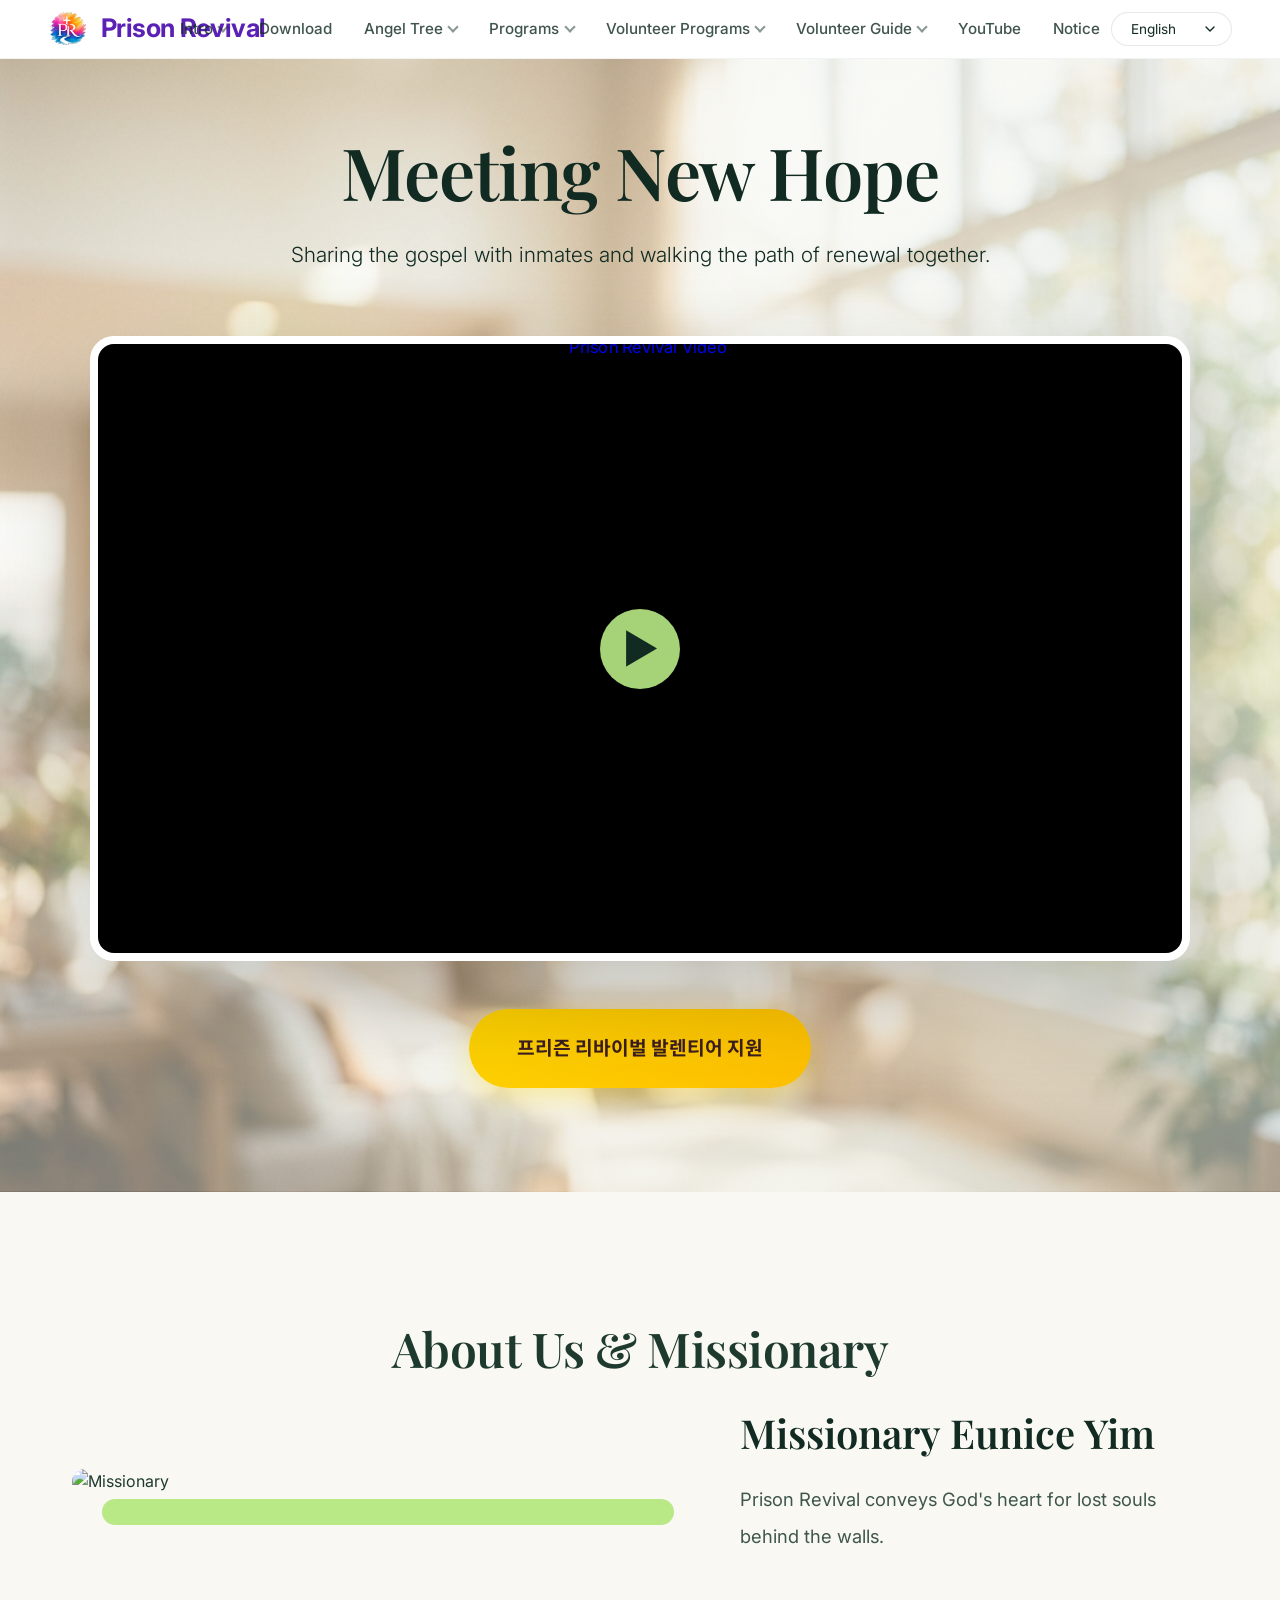
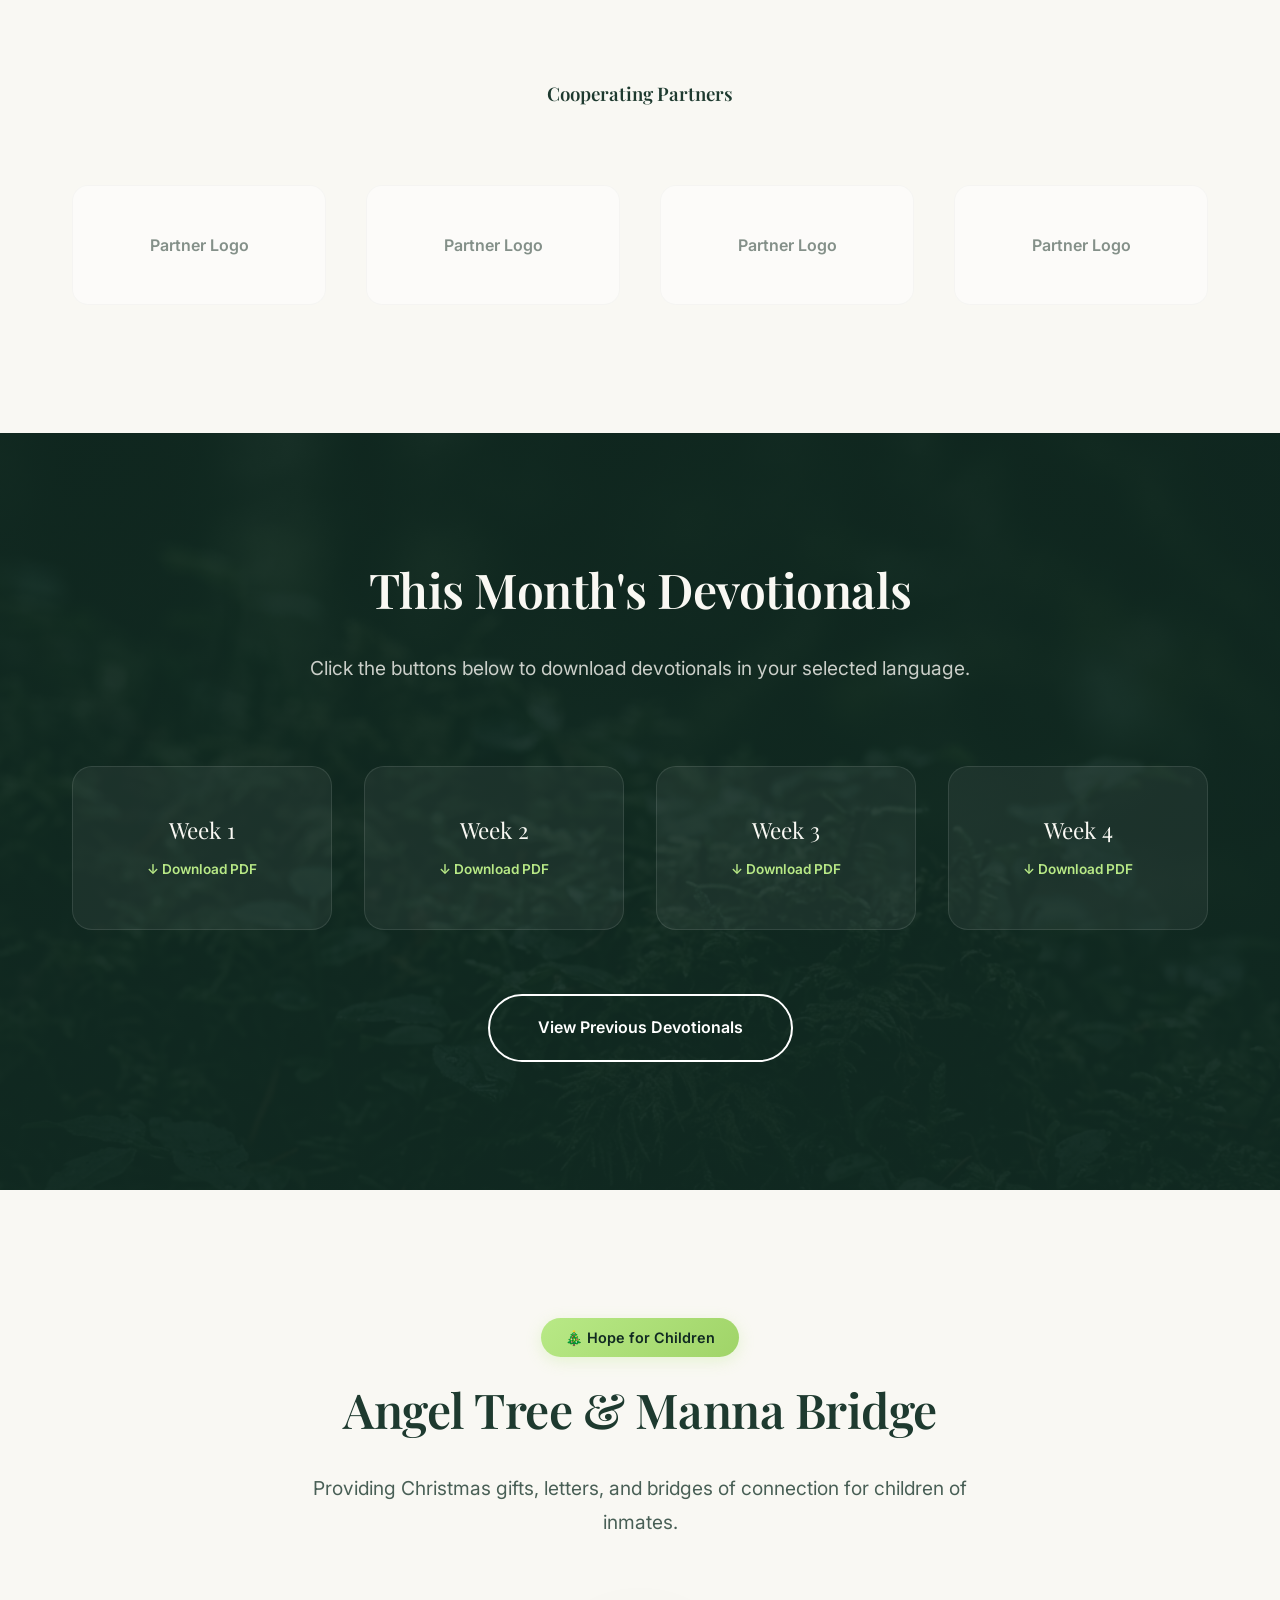
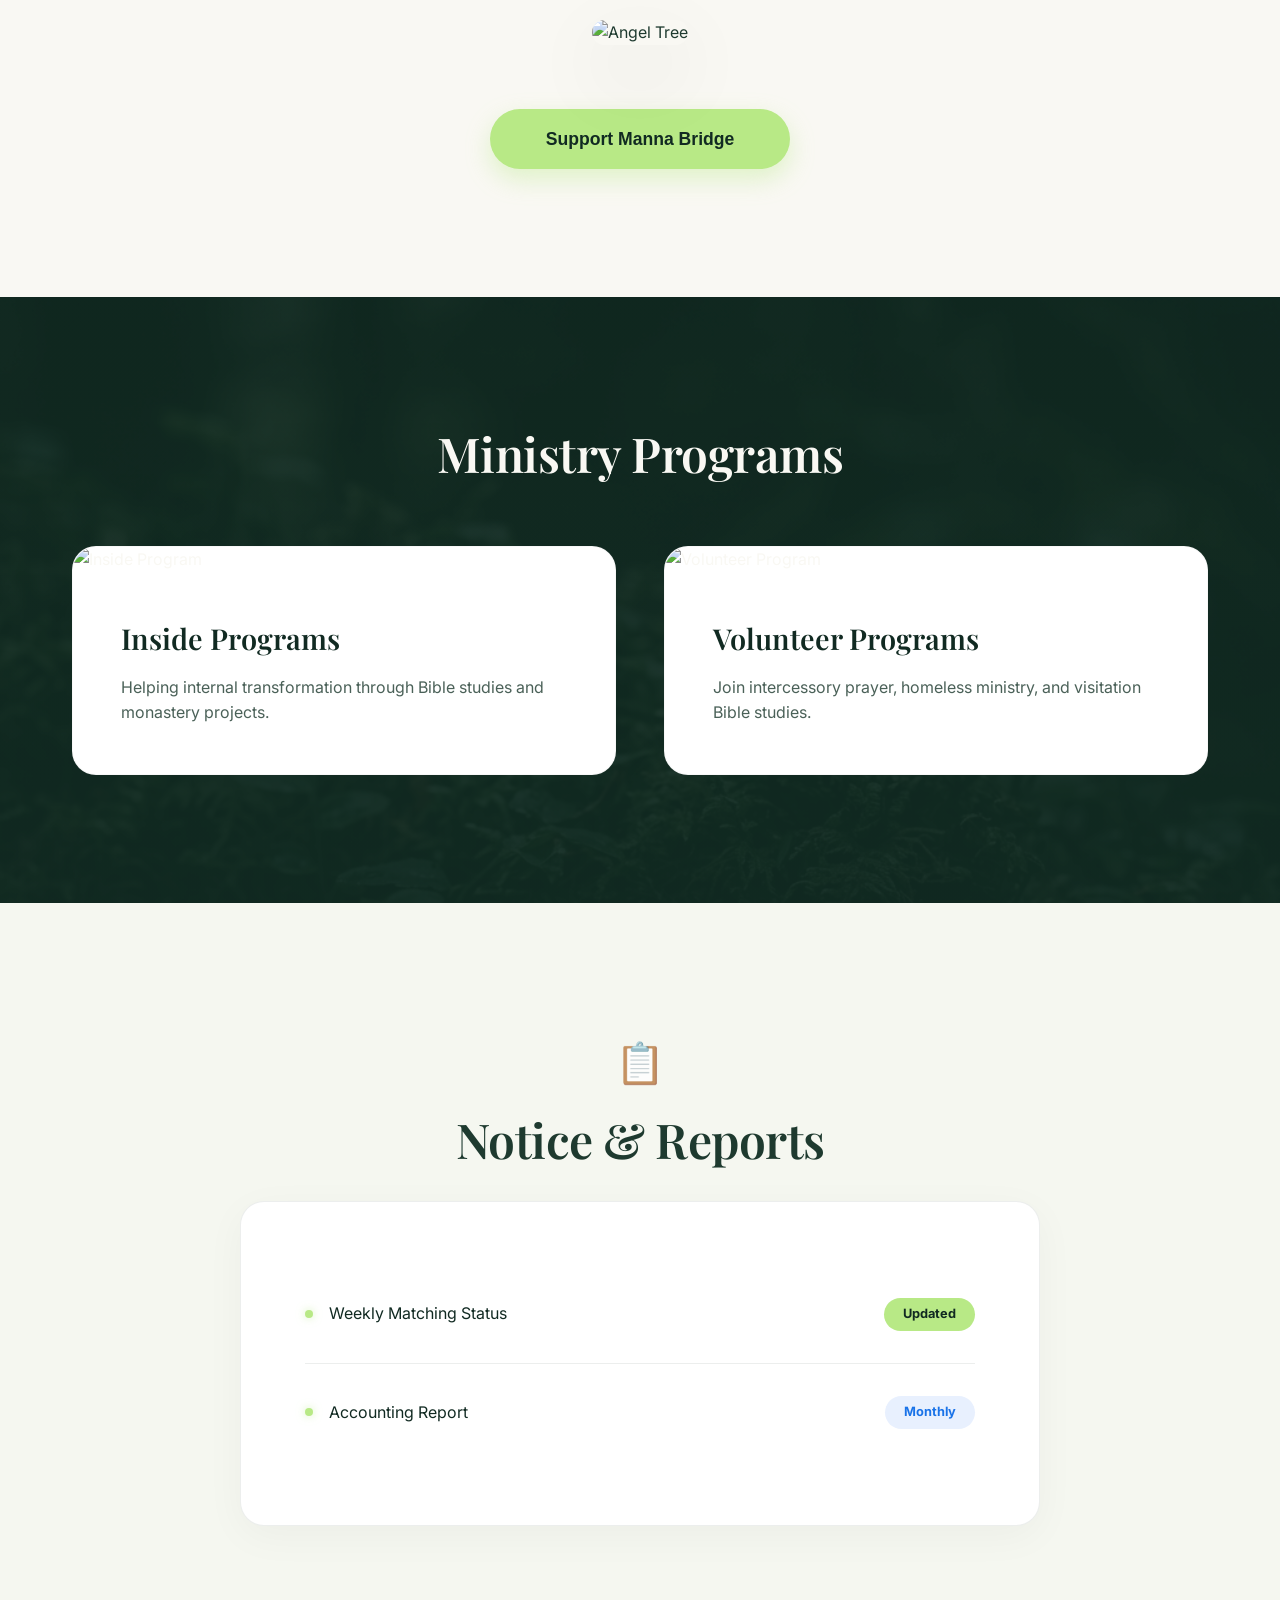
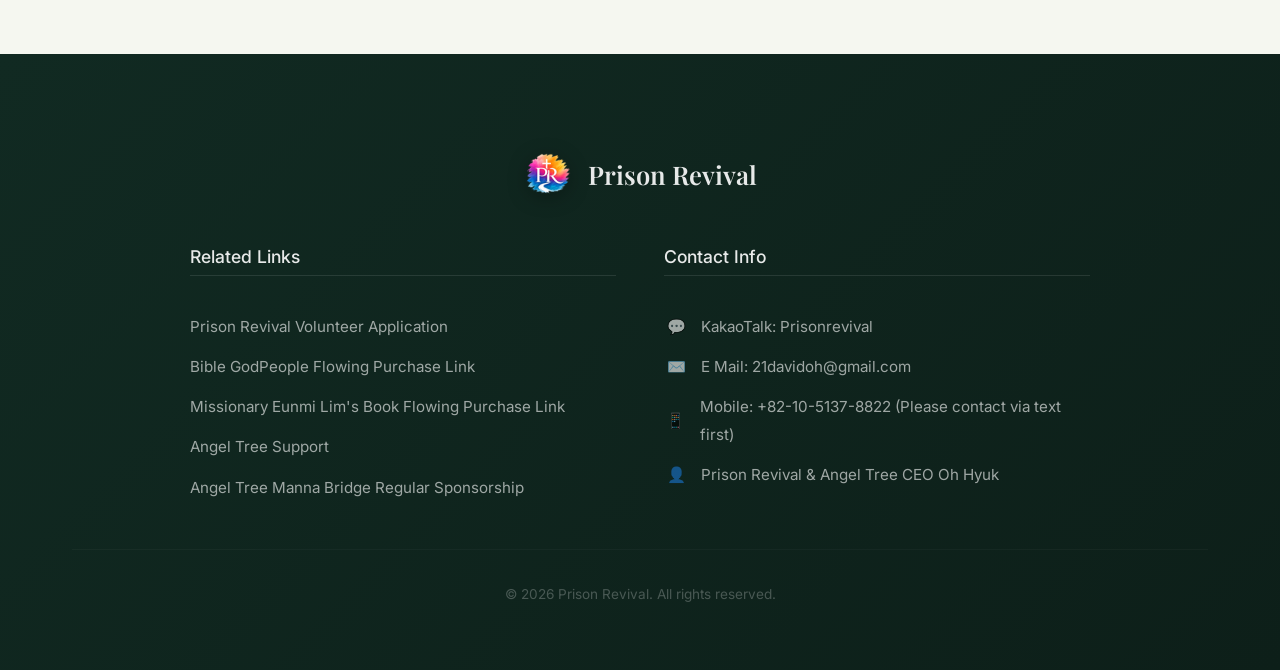
==== commit 9d65cdd4: "feat: add volunteer guide and angel tree pages, enhance multi-language support and image modal" ====
--- a/index.html
+++ b/index.html
@@ -34,7 +34,17 @@
           </ul>
         </li>
         <li><a href="#downloads" data-i18n="navDownload">묵상자료</a></li>
-        <li><a href="#angeltree" data-i18n="navAngelTree">엔젤트리</a></li>
+        <li class="dropdown">
+          <a href="angeltree.html" class="dropdown-toggle">
+            <span data-i18n="navAngelTree">엔젤트리</span>
+            <i class="dropdown-icon"></i>
+          </a>
+          <ul class="dropdown-menu">
+            <li><a href="angeltree.html#intro" data-i18n="navSubAngelIntro">엔젤트리 소개</a></li>
+            <li><a href="angeltree.html#christmas" data-i18n="navSubChristmas">성탄절 엔젤트리</a></li>
+            <li><a href="angeltree.html#manna" data-i18n="navSubMannaBridge">만나브릿지</a></li>
+          </ul>
+        </li>
         <li class="dropdown">
           <a href="programs.html" class="dropdown-toggle">
             <span data-i18n="navPrograms">담장안 프로그램</span>
@@ -45,6 +55,31 @@
             <li><a href="programs.html#bible" data-i18n="navSubBible">성경공부</a></li>
             <li><a href="programs.html#monastery" data-i18n="navSubMonastery">수도원 프로젝트</a></li>
             <li><a href="programs.html#flowing" data-i18n="navSubFlowing">담장 플로잉 프로젝트</a></li>
+          </ul>
+        </li>
+        <li class="dropdown">
+          <a href="volunteer_programs.html" class="dropdown-toggle">
+            <span data-i18n="navVolunteerProg">발렌티어 프로그램</span>
+            <i class="dropdown-icon"></i>
+          </a>
+          <ul class="dropdown-menu">
+            <li><a href="volunteer_programs.html#saturday" data-i18n="navSubSaturdayPrayer">프리즌 토요 중보기도회</a></li>
+            <li><a href="volunteer_programs.html#personal" data-i18n="navSubPersonalPrayer">프리즌 발렌티어 개인 중보기도방</a></li>
+            <li><a href="volunteer_programs.html#homeless" data-i18n="navSubHomeless">프리즌 홈리스 사역</a></li>
+            <li><a href="volunteer_programs.html#alliance" data-i18n="navSubAllianceBible">얼라이언스 성경공부</a></li>
+          </ul>
+        </li>
+        <li class="dropdown">
+          <a href="volunteer_guide.html" class="dropdown-toggle">
+            <span data-i18n="navVolunteerGuide">발렌티어 안내</span>
+            <i class="dropdown-icon"></i>
+          </a>
+          <ul class="dropdown-menu">
+            <li><a href="volunteer_guide.html#intro" data-i18n="navSubVolunteerIntro">프리즌 발렌티어 소개</a></li>
+            <li><a href="volunteer_guide.html#support" data-i18n="navSubKakaoSupport">발렌티어 지원 카카오파트너</a></li>
+            <li><a href="volunteer_guide.html#guide" data-i18n="navSubGuide">묵상발송 가이드</a></li>
+            <li><a href="volunteer_guide.html#chatroom" data-i18n="navSubChatRoom">단톡방</a></li>
+            <li><a href="volunteer_guide.html#contributors" data-i18n="navSubContributors">섬겨주시는 분들</a></li>
           </ul>
         </li>
         <li><a href="youtube.html" data-i18n="navYoutube">유튜브</a></li>
--- a/css/style.css
+++ b/css/style.css
@@ -1040,9 +1040,28 @@
   }
 
   .nav-menu li {
-    padding: 1rem 0;
+    padding: 0;
     border-bottom: 1px solid rgba(0,0,0,0.05);
     width: 100%;
+  }
+
+  /* Force dropdown li to same height as regular items when closed */
+  .nav-menu li.dropdown {
+    height: 50px;
+    overflow: hidden;
+  }
+
+  .nav-menu li.dropdown.mobile-active {
+    height: auto;
+    overflow: visible;
+  }
+
+  /* Ensure all top-level links have same height */
+  .nav-menu li > a:not(.dropdown-toggle) {
+    display: flex;
+    justify-content: center;
+    align-items: center;
+    height: 50px;
   }
 
   .nav-menu li:last-child {
@@ -1078,6 +1097,76 @@
 
   .footer-link:hover {
     transform: translateY(-2px);
+  }
+
+  /* Mobile Dropdown Adjustments */
+  .dropdown-toggle {
+    justify-content: center;
+    width: 100%;
+    height: 50px;
+    display: flex;
+    align-items: center;
+  }
+
+  .dropdown-icon {
+    margin-top: 0 !important;
+  }
+
+  .dropdown-menu {
+    display: none !important;
+    position: static !important;
+    transform: none !important;
+    opacity: 1 !important;
+    visibility: visible !important;
+    width: 100%;
+    padding: 0.5rem 0 !important;
+    box-shadow: none !important;
+    border: none !important;
+    border-radius: 0 !important;
+    min-width: 0 !important;
+    margin: 0 !important;
+    background-color: rgba(0, 0, 0, 0.02);
+  }
+
+  .dropdown.mobile-active .dropdown-menu {
+    display: block !important;
+    animation: slideDown 0.3s ease-out;
+  }
+
+  .dropdown.mobile-active .dropdown-icon {
+    transform: rotate(-135deg) !important;
+    margin-top: 2px !important;
+  }
+
+  .dropdown-menu a {
+    text-align: center;
+    padding: 0.8rem 1.5rem !important;
+    opacity: 0.8 !important;
+  }
+
+  .lang-selector-item {
+    display: flex !important;
+    justify-content: center !important;
+    align-items: center !important;
+    height: 60px !important;
+    padding: 0 !important;
+  }
+
+  .lang-selector-item .lang-selector {
+    display: flex;
+    justify-content: center;
+    align-items: center;
+  }
+}
+
+@keyframes slideDown {
+  from {
+    opacity: 0;
+    max-height: 0;
+  }
+  to {
+    opacity: 1;
+    max-height: 500px;
   }
 }
 
@@ -1655,6 +1744,69 @@
     max-width: 500px;
   }
 }
+
+/* Image Modal Styles */
+.modal {
+  display: none;
+  position: fixed;
+  z-index: 2000;
+  left: 0;
+  top: 0;
+  width: 100%;
+  height: 100%;
+  overflow: hidden;
+  background-color: rgba(0, 0, 0, 0.9);
+  backdrop-filter: blur(8px);
+  cursor: zoom-out;
+  justify-content: center;
+  align-items: center;
+}
+
+.modal-content {
+  margin: auto;
+  display: block;
+  max-width: 90%;
+  max-height: 85vh;
+  object-fit: contain;
+  border-radius: 8px;
+  box-shadow: 0 0 50px rgba(0, 0, 0, 0.5);
+  animation: zoomIn 0.3s ease;
+  cursor: default;
+}
+
+@keyframes zoomIn {
+  from { transform: scale(0.85); opacity: 0; }
+  to { transform: scale(1); opacity: 1; }
+}
+
+.modal-close {
+  position: absolute;
+  top: 30px;
+  right: 35px;
+  color: white;
+  font-size: 50px;
+  font-weight: 300;
+  transition: 0.3s;
+  cursor: pointer;
+  z-index: 2001;
+  line-height: 1;
+}
+
+.modal-close:hover {
+  color: var(--neon-green);
+  transform: rotate(90deg);
+}
+
+.program-img-col img {
+  cursor: zoom-in;
+  transition: transform 0.4s cubic-bezier(0.165, 0.84, 0.44, 1);
+}
+
+.program-img-col img:hover {
+  transform: translateY(-5px) scale(1.02);
+  box-shadow: 0 20px 40px rgba(0, 0, 0, 0.15);
+}
+
 /* Anchor Scroll Offset */
 [id] {
   scroll-margin-top: 120px;
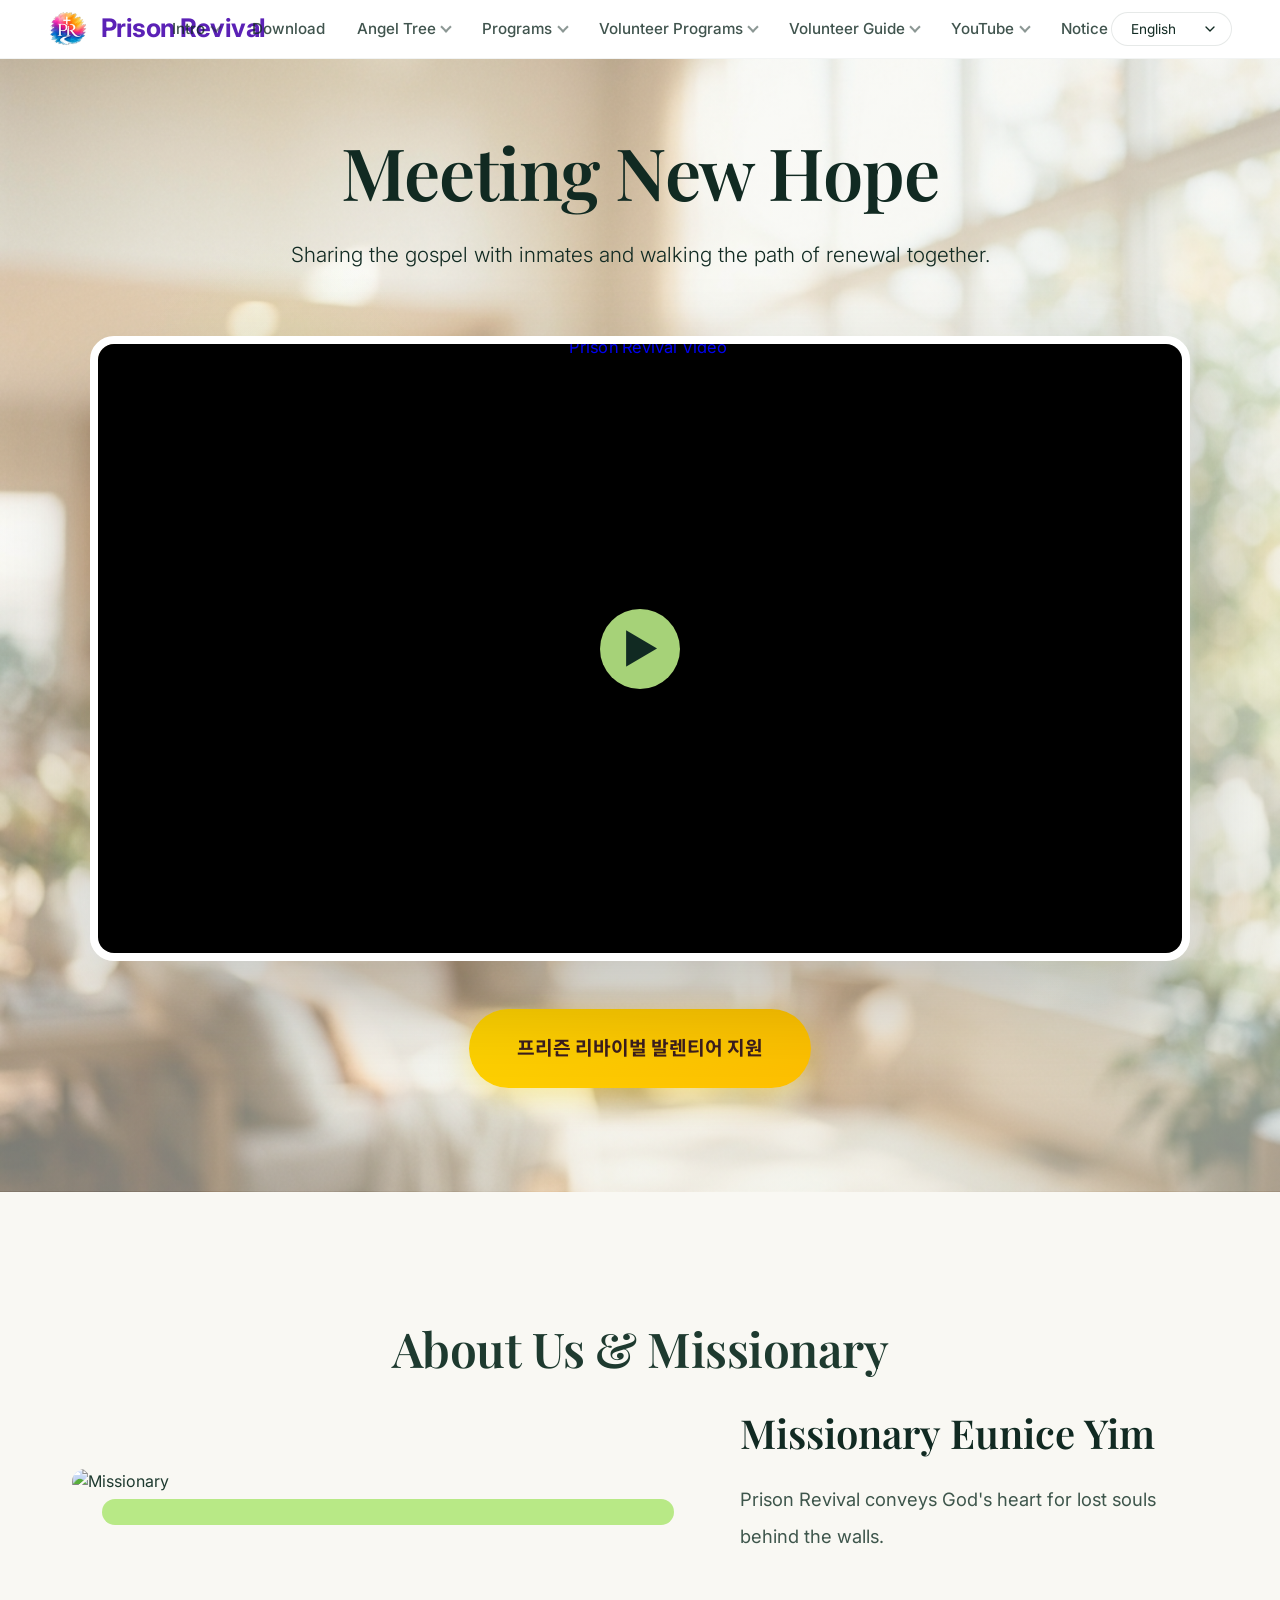
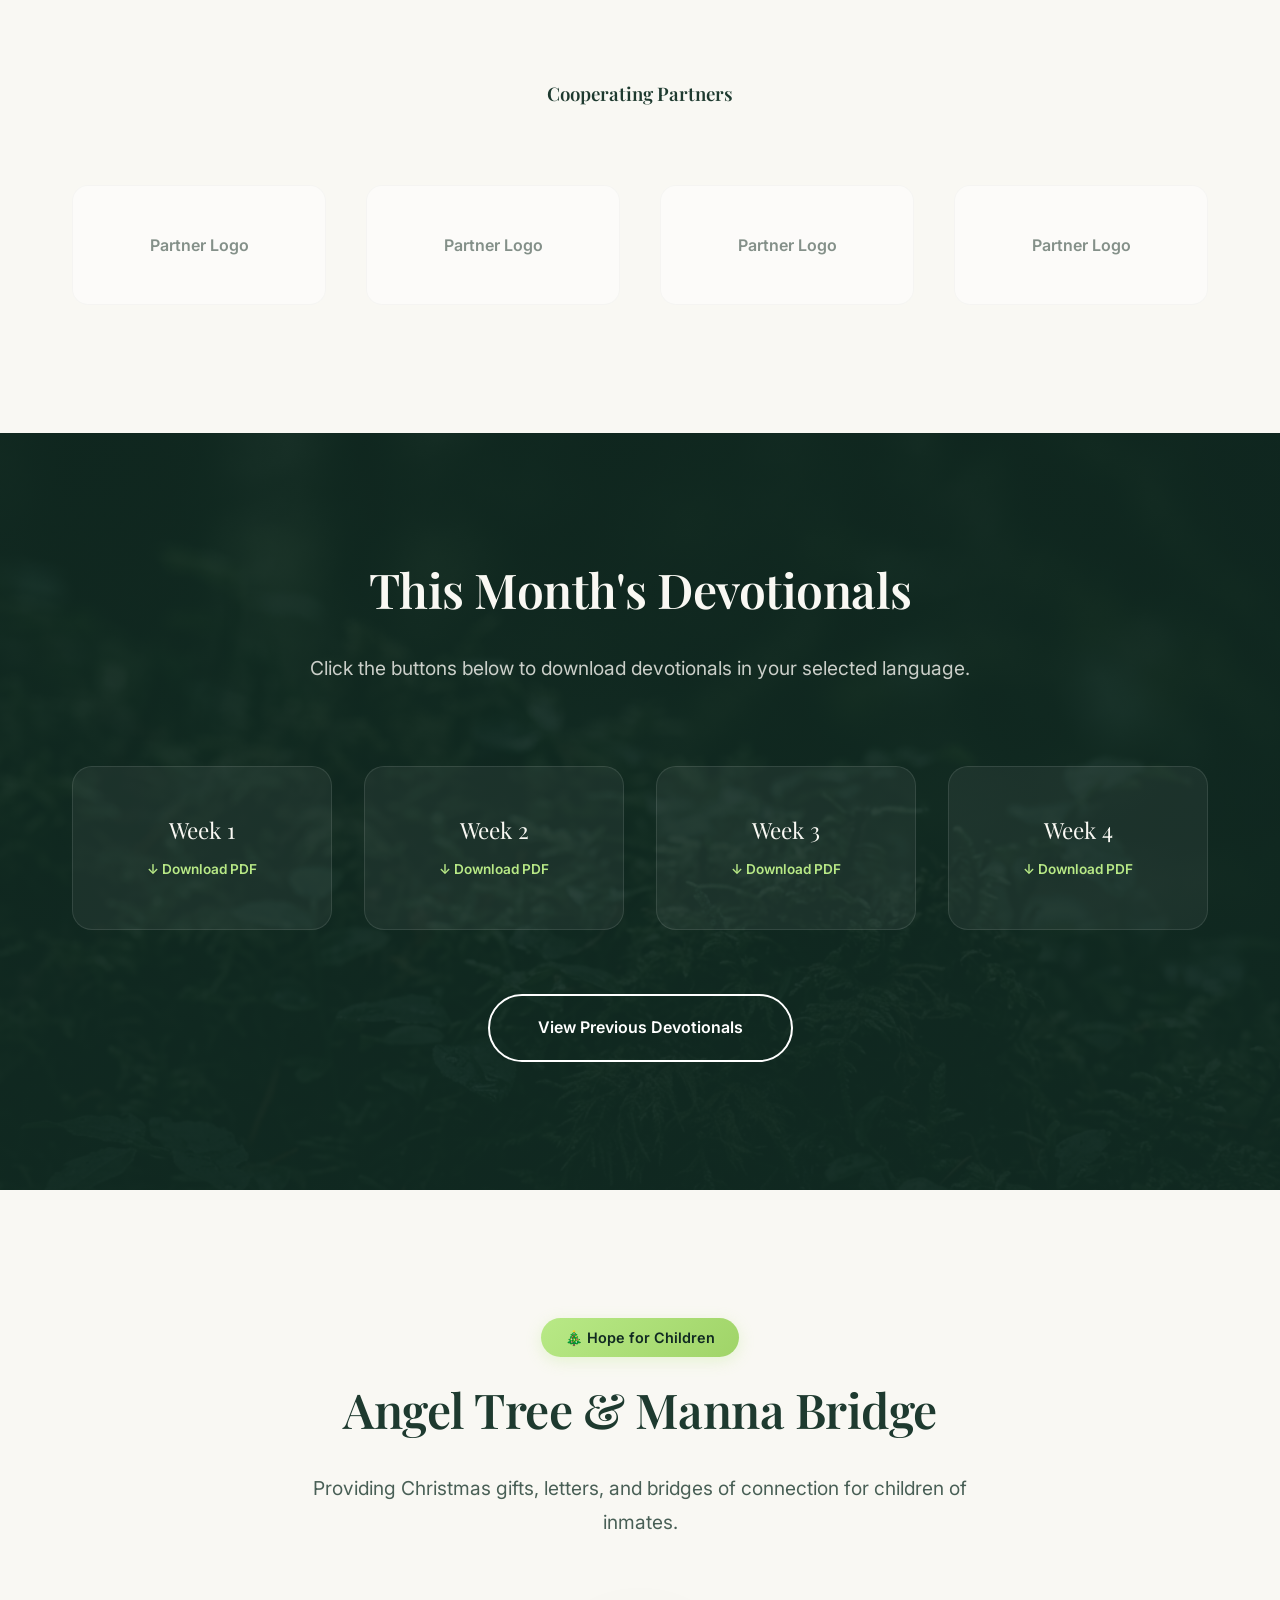
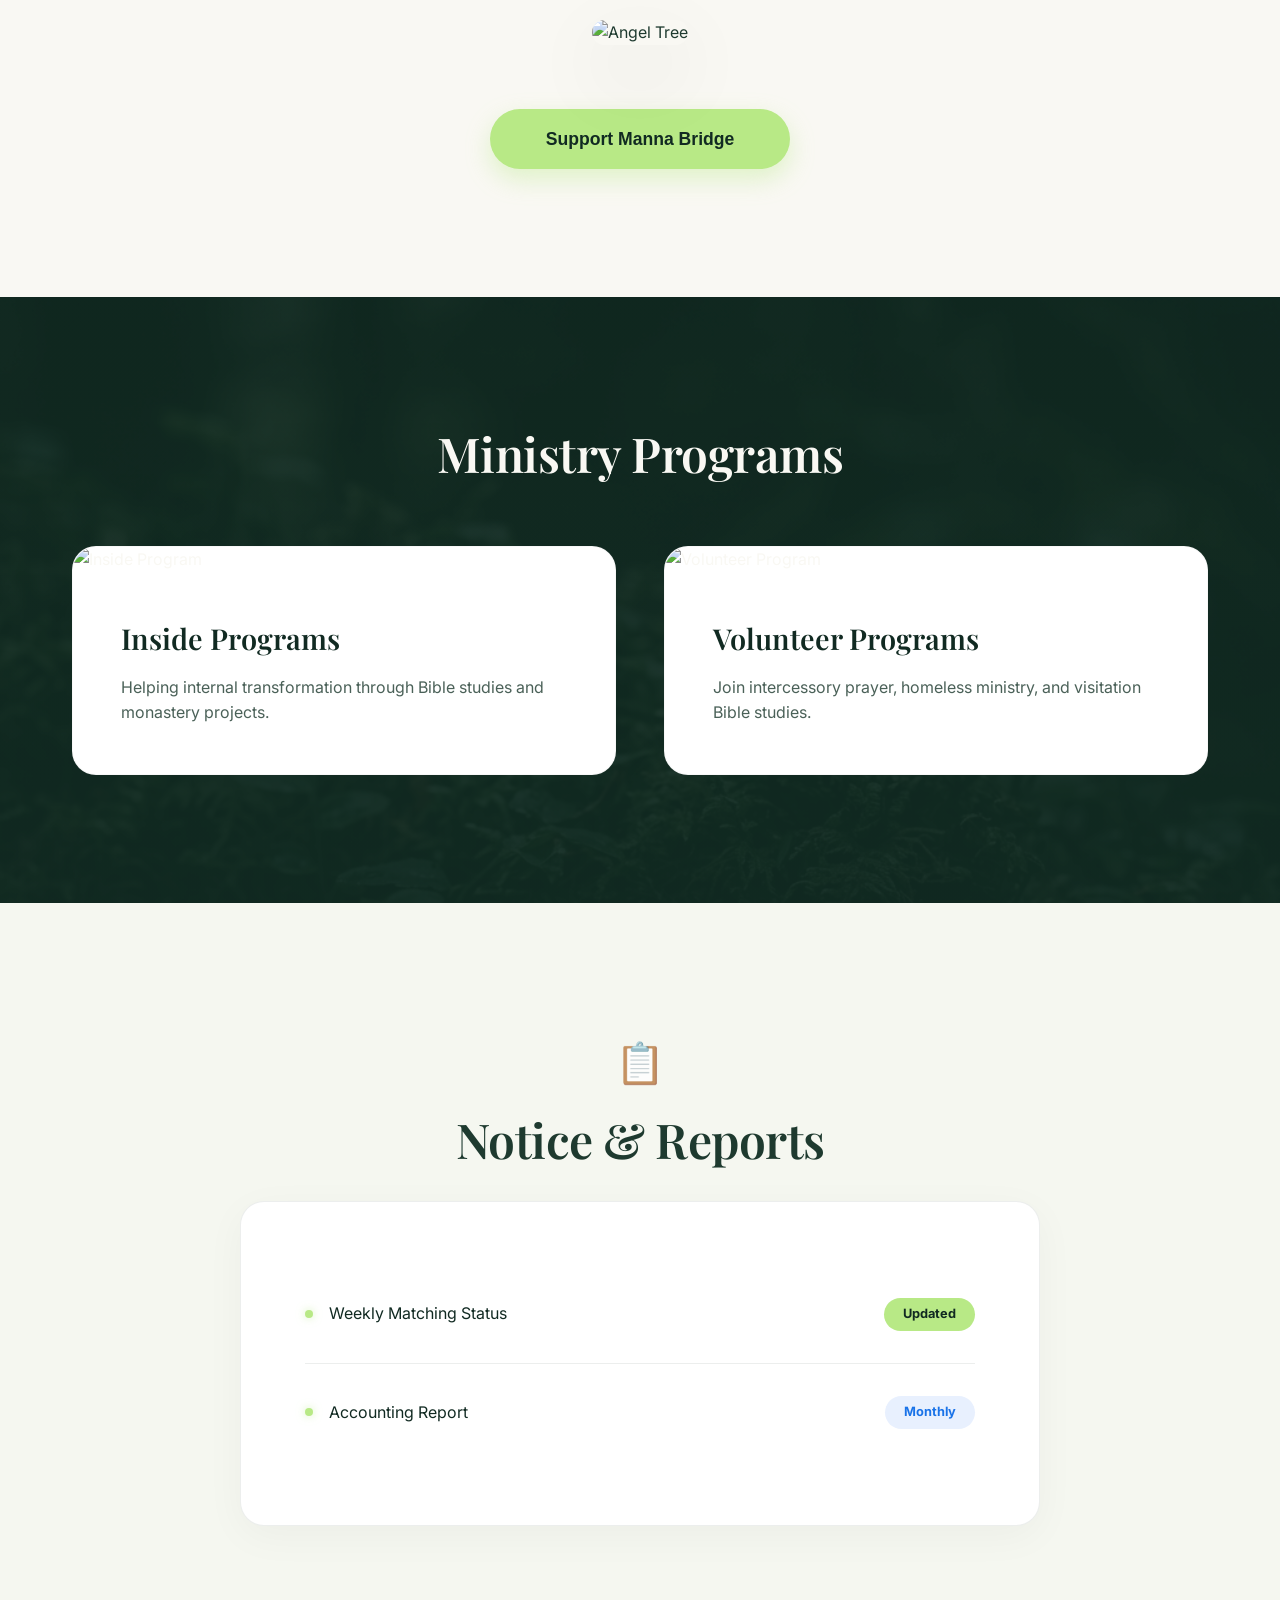
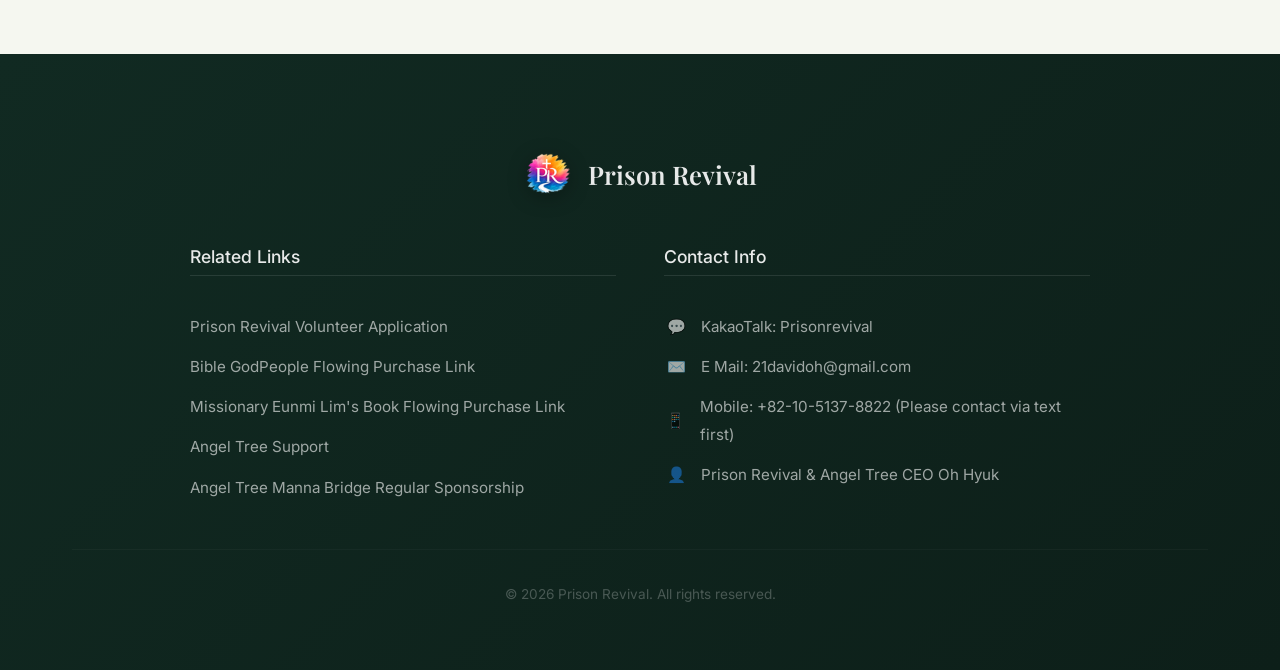
==== commit a9fe1fcd: "Add YouTube sub-menu navigation and redesign youtube.html page with localized content and video sect" ====
--- a/index.html
+++ b/index.html
@@ -82,7 +82,20 @@
             <li><a href="volunteer_guide.html#contributors" data-i18n="navSubContributors">섬겨주시는 분들</a></li>
           </ul>
         </li>
-        <li><a href="youtube.html" data-i18n="navYoutube">유튜브</a></li>
+        <li class="dropdown">
+          <a href="youtube.html" class="dropdown-toggle">
+            <span data-i18n="navYoutube">유튜브</span>
+            <i class="dropdown-icon"></i>
+          </a>
+          <ul class="dropdown-menu">
+            <li><a href="youtube.html#main" data-i18n="navSubYtMain">프리즌 리바이벌</a></li>
+            <li><a href="youtube.html#intro" data-i18n="navSubYtIntro">사역소개</a></li>
+            <li><a href="youtube.html#anniversary" data-i18n="navSubYtAnniversary">3주년 예배 스케치</a></li>
+            <li><a href="youtube.html#meditation" data-i18n="navSubYtMeditation">임은미 선교사 묵상</a></li>
+            <li><a href="youtube.html#inside" data-i18n="navSubYtInside">담장안 은혜 영상</a></li>
+            <li><a href="youtube.html#angeltree" data-i18n="navSubYtAngelTree">엔젤트리 영상</a></li>
+          </ul>
+        </li>
         <li><a href="index.html#notice" data-i18n="navNotice">공지</a></li>
         <li class="lang-selector-item">
           <div class="lang-selector">
--- a/css/style.css
+++ b/css/style.css
@@ -114,7 +114,8 @@
   opacity: 0.6;
 }
 
-.dropdown:hover .dropdown-icon {
+.dropdown:hover .dropdown-icon,
+.dropdown.desktop-active .dropdown-icon {
   transform: rotate(-135deg);
   margin-top: 2px;
 }
@@ -137,7 +138,8 @@
   border: 1px solid rgba(17, 42, 34, 0.05);
 }
 
-.dropdown:hover .dropdown-menu {
+.dropdown:hover .dropdown-menu,
+.dropdown.desktop-active .dropdown-menu {
   opacity: 1;
   visibility: visible;
   transform: translateX(-50%) translateY(0);
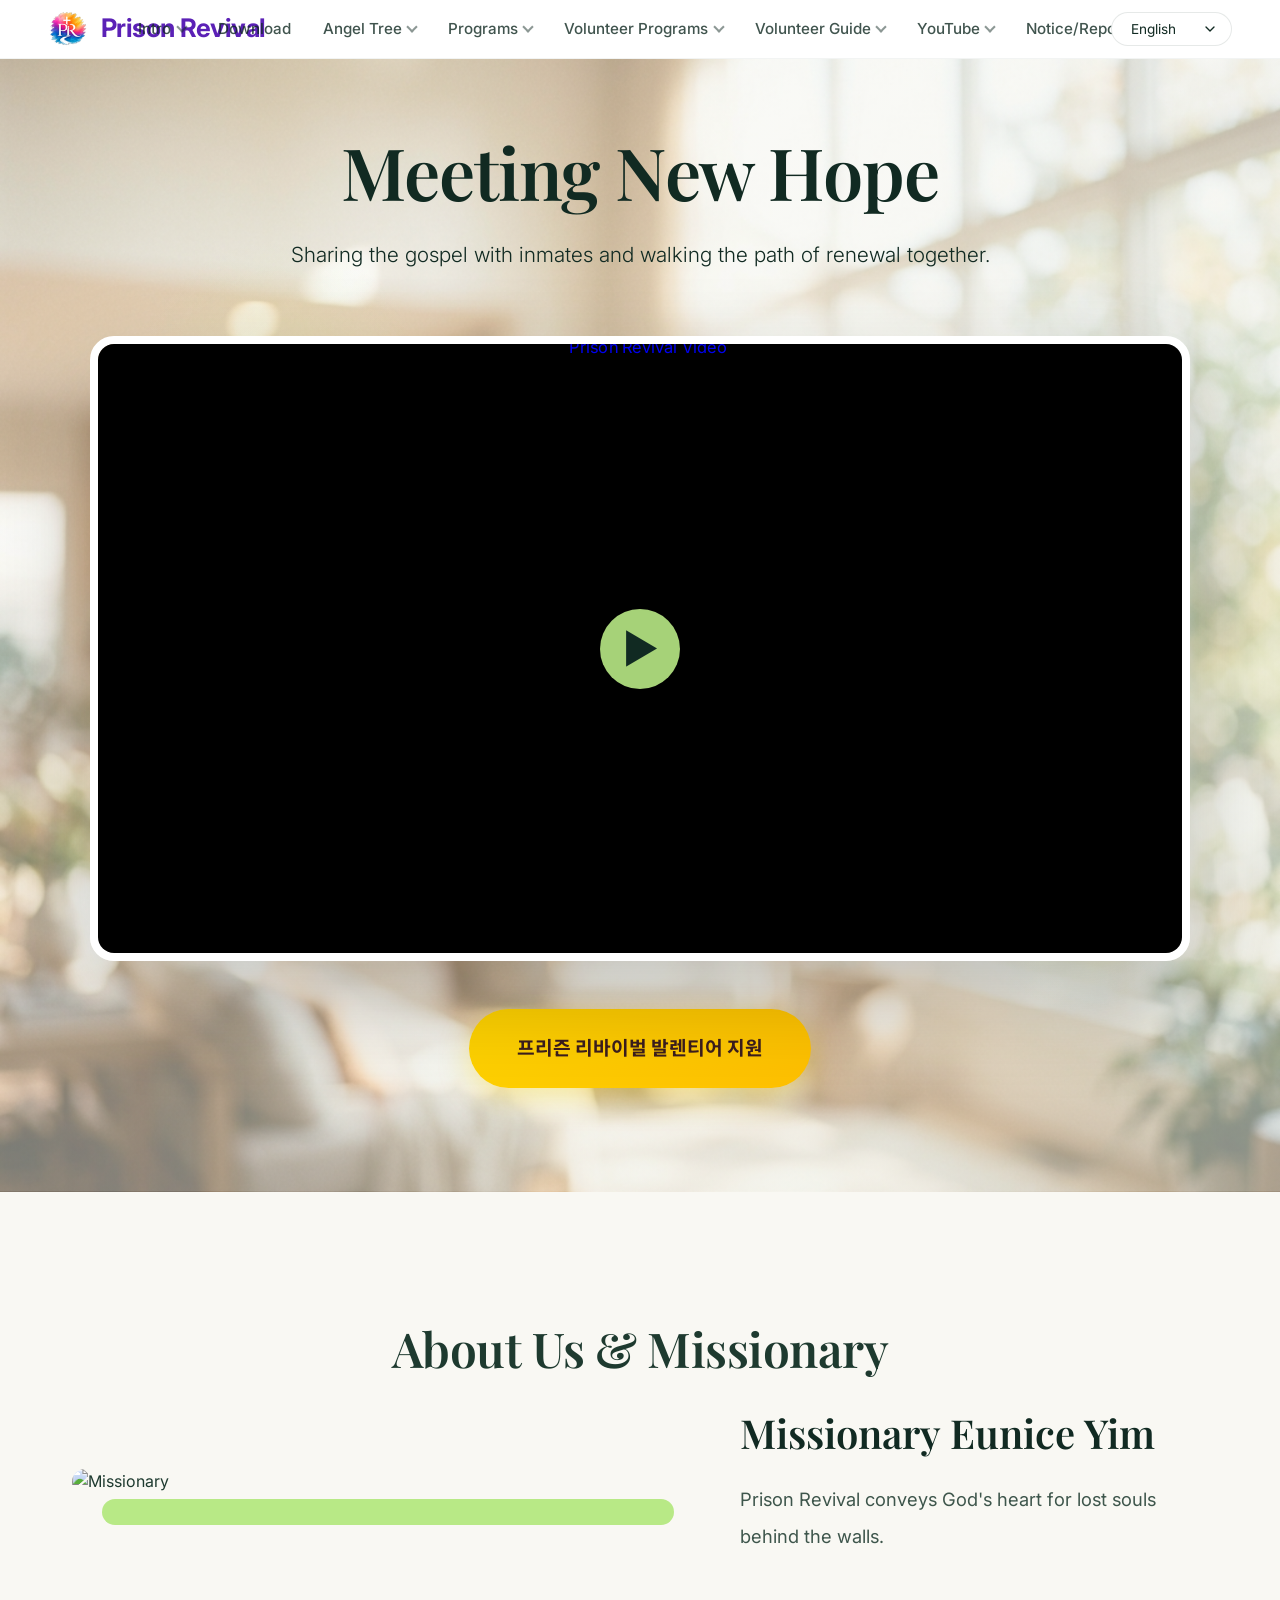
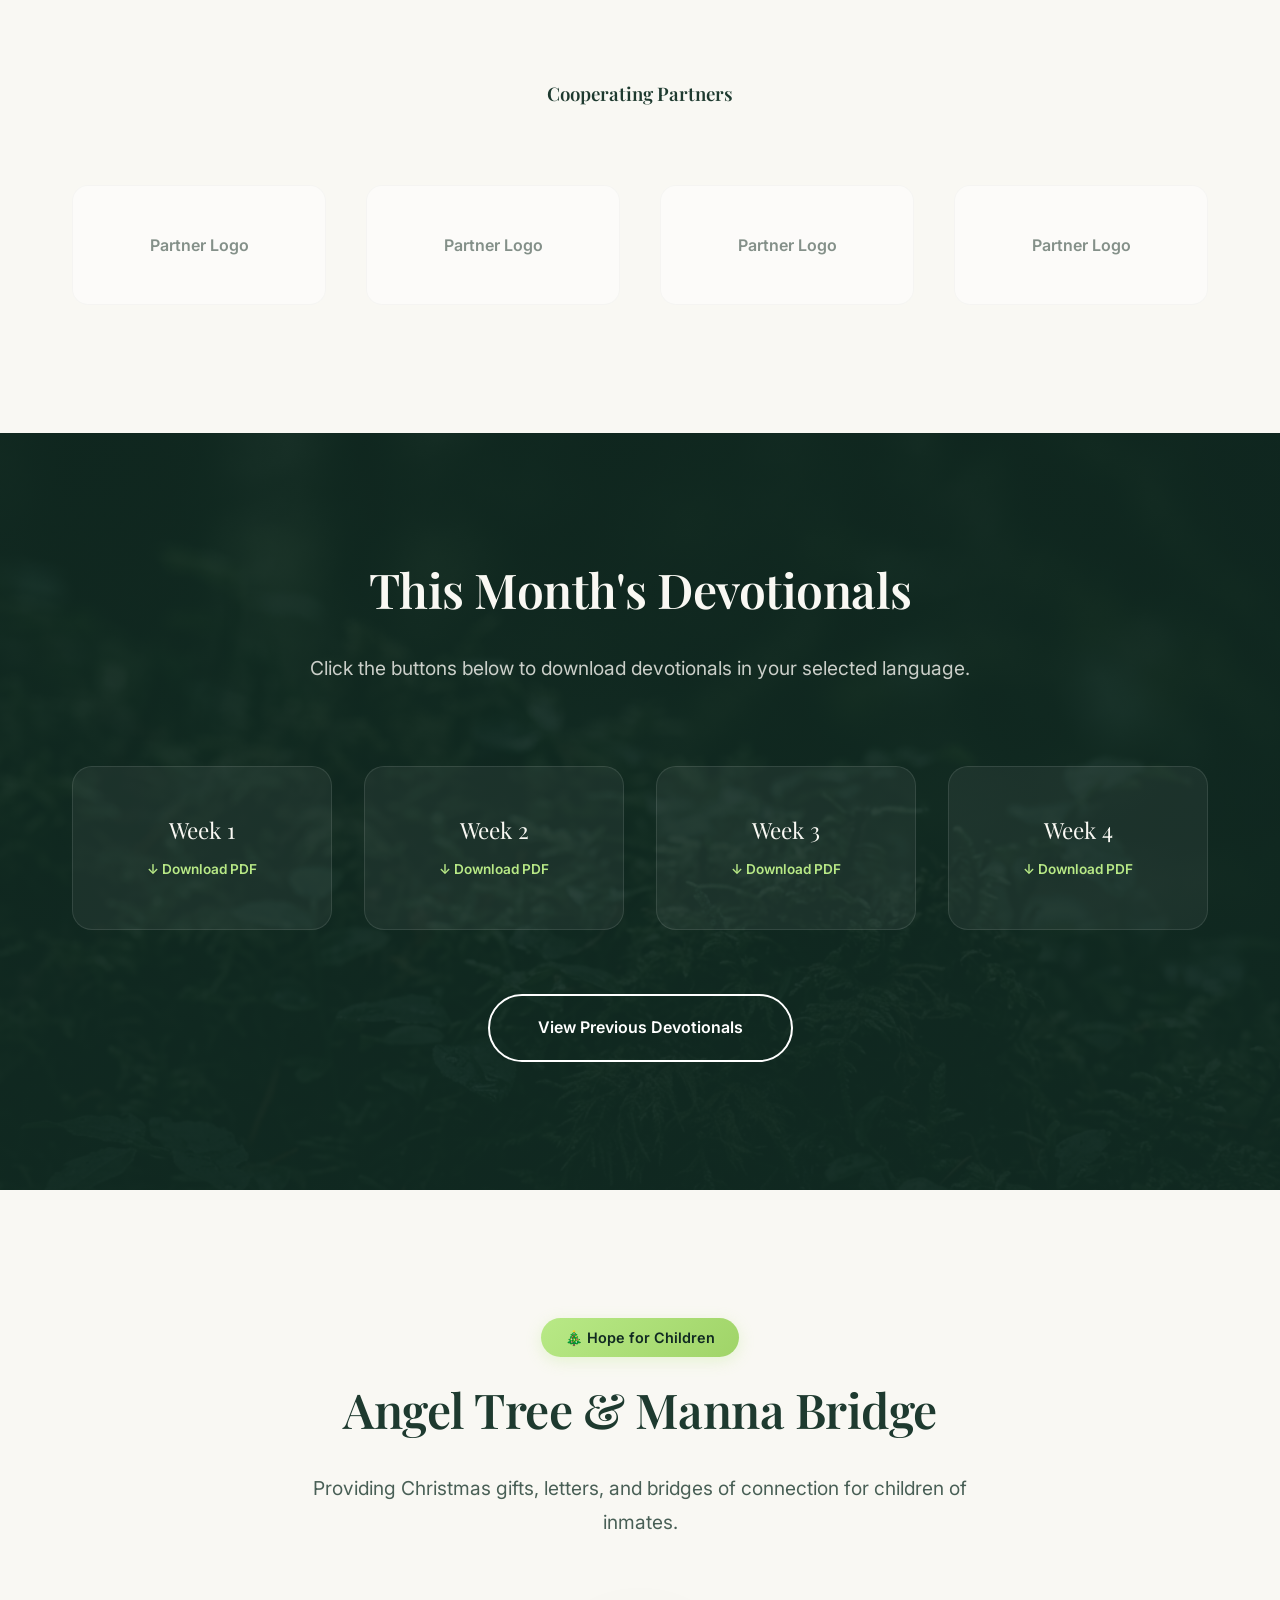
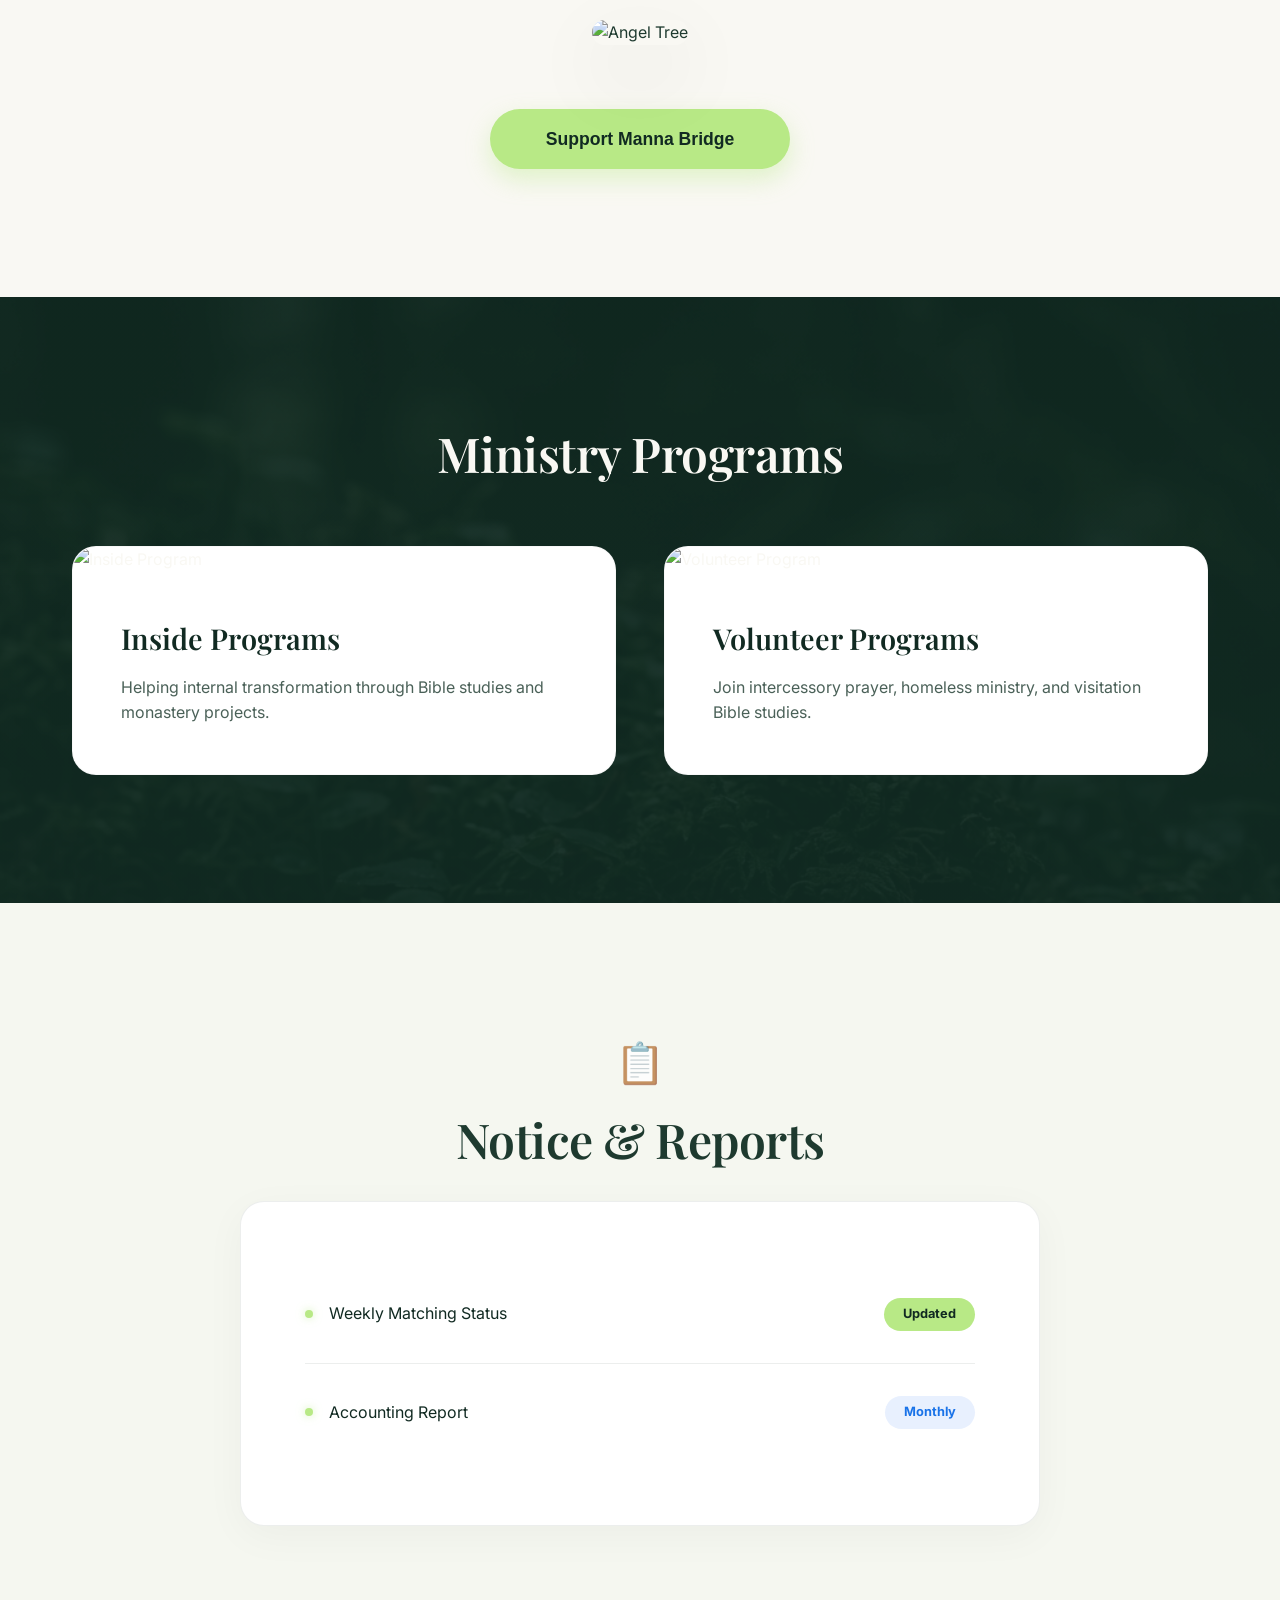
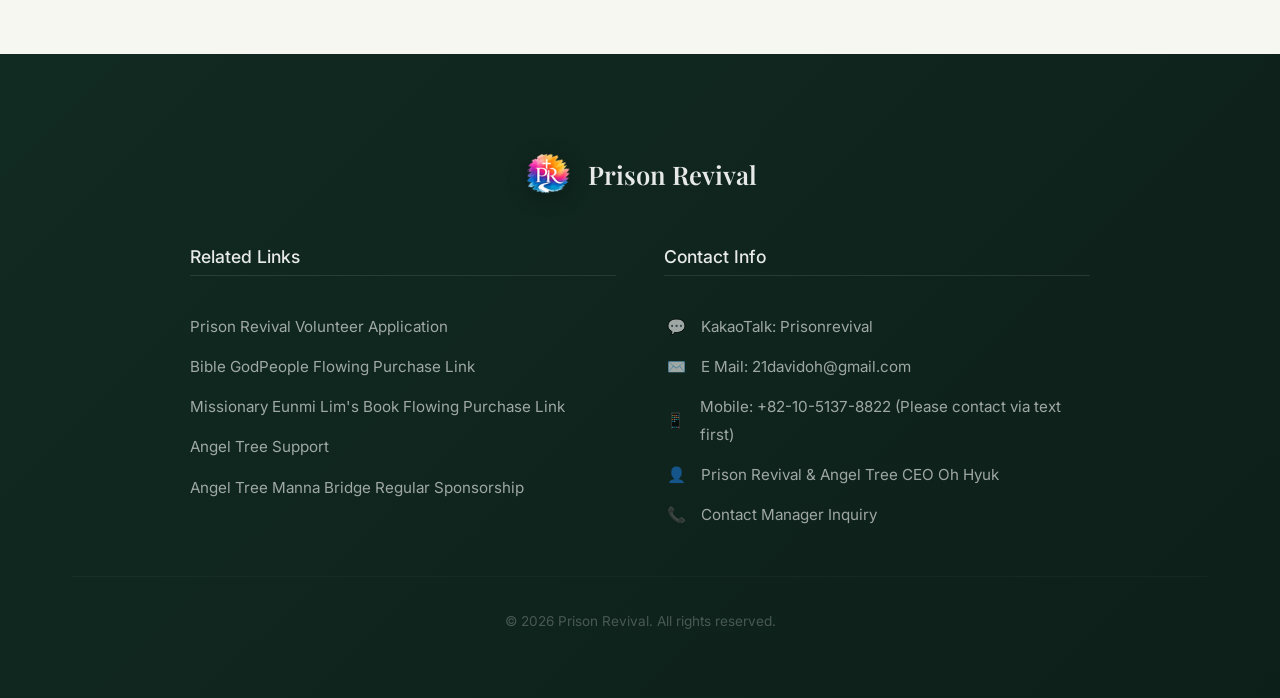
==== commit 57745c5b: "Update Devotional Archive UI: Implement Hybrid Floating Navigator and clean up layout" ====
--- a/index.html
+++ b/index.html
@@ -33,7 +33,7 @@
             <li><a href="intro.html#partners" data-i18n="navSubPartners">협력단체</a></li>
           </ul>
         </li>
-        <li><a href="#downloads" data-i18n="navDownload">묵상자료</a></li>
+        <li><a href="meditation.html" data-i18n="navDownload">묵상자료</a></li>
         <li class="dropdown">
           <a href="angeltree.html" class="dropdown-toggle">
             <span data-i18n="navAngelTree">엔젤트리</span>
@@ -96,7 +96,18 @@
             <li><a href="youtube.html#angeltree" data-i18n="navSubYtAngelTree">엔젤트리 영상</a></li>
           </ul>
         </li>
-        <li><a href="index.html#notice" data-i18n="navNotice">공지</a></li>
+        <li class="dropdown">
+          <a href="index.html#notice" class="dropdown-toggle">
+            <span data-i18n="navNotice">공지/보고</span>
+            <i class="dropdown-icon"></i>
+          </a>
+          <ul class="dropdown-menu">
+            <li><a href="notice_matching.html" data-i18n="navSubMatching">매주 프리즌 매칭현황 보고</a></li>
+            <li><a href="notice_books.html" data-i18n="navSubBookSupport">매월 성경책 및 선교사님책 후원 보고</a></li>
+            <li><a href="notice_revival_acc.html" data-i18n="navSubRevivalAccounting">프리즌 리바이벌 회계 보고</a></li>
+            <li><a href="notice_angeltree_acc.html" data-i18n="navSubAngelAccounting">엔젤트리 회계 보고</a></li>
+          </ul>
+        </li>
         <li class="lang-selector-item">
           <div class="lang-selector">
             <select id="lang-select">
@@ -279,6 +290,10 @@
             <span class="footer-icon">👤</span>
             <span data-i18n="footerContactName">프리즌 리바이벌 &amp; 엔젤트리 오혁 대표</span>
           </div>
+          <a href="contact_managers.html" class="footer-contact-item footer-link">
+            <span class="footer-icon">📞</span>
+            <span data-i18n="footerContactInquiry">담당자 문의하기</span>
+          </a>
         </div>
       </div>
 
--- a/css/style.css
+++ b/css/style.css
@@ -628,6 +628,225 @@
   font-weight: 600;
 }
 
+/* Meditation Buttons (Light Theme) */
+.meditation-theme-light {
+  display: grid;
+  grid-template-columns: repeat(auto-fit, minmax(180px, 1fr));
+  gap: 1.5rem;
+  margin-bottom: 4rem;
+}
+
+.meditation-theme-light .btn-box {
+  background-color: white;
+  border: 1px solid rgba(0, 0, 0, 0.05);
+  box-shadow: 0 4px 15px rgba(0, 0, 0, 0.03);
+  padding: 2.5rem 1rem;
+  transition: all 0.4s cubic-bezier(0.175, 0.885, 0.32, 1.275);
+  display: flex;
+  align-items: center;
+  justify-content: center;
+  text-align: center;
+}
+
+.meditation-theme-light .btn-box:hover {
+  background: linear-gradient(135deg, #ffffff, #f8faf5);
+  border-color: var(--neon-green);
+  transform: translateY(-10px) scale(1.05);
+  box-shadow: 0 20px 40px rgba(184, 233, 134, 0.3), 0 0 20px rgba(184, 233, 134, 0.1);
+  z-index: 10;
+}
+
+.meditation-theme-light .download-btn {
+  color: var(--dark-green);
+  font-family: var(--font-sans);
+  font-weight: 600;
+  font-size: 1rem;
+  transition: all 0.3s;
+}
+
+/* Floating Hybrid Archive Navigator */
+.archive-hybrid-container {
+  width: 100%;
+  margin: 0 auto;
+  padding: 0;
+  position: relative;
+}
+
+.intro-section-block .sub-section-title {
+  margin-bottom: 1.5rem; /* 기존 3.5rem에서 대폭 축소 */
+}
+
+/* Year Row (Horizontal Pills) */
+.year-pill-row {
+  display: flex;
+  justify-content: space-between;
+  gap: 1rem;
+  margin-bottom: 1rem; /* 간격 소폭 증가 */
+  flex-wrap: wrap;
+  padding: 1rem 0;
+  position: relative;
+}
+
+.year-pill-row::before {
+  content: '';
+  position: absolute;
+  top: 50%;
+  left: 0;
+  right: 0;
+  height: 1px;
+  background-color: rgba(0, 0, 0, 0.05);
+  z-index: 1;
+}
+
+.archive-pill {
+  background-color: white;
+  border: 1px solid rgba(0, 0, 0, 0.08);
+  padding: 0.6rem 1.8rem;
+  border-radius: 30px;
+  font-size: 0.95rem;
+  font-weight: 500;
+  color: var(--dark-green);
+  cursor: pointer;
+  transition: all 0.3s cubic-bezier(0.4, 0, 0.2, 1);
+  position: relative;
+  z-index: 2;
+  box-shadow: 0 2px 8px rgba(0, 0, 0, 0.02);
+}
+
+.archive-pill:hover, .archive-pill.active {
+  background-color: #0052cc;
+  color: white;
+  border-color: #0052cc;
+  transform: translateY(-2px);
+  box-shadow: 0 4px 12px rgba(0, 82, 204, 0.2);
+}
+
+/* Floating Columns Area */
+.archive-floating-menu {
+  position: absolute;
+  top: 6rem;
+  left: 0;
+  display: flex;
+  gap: 1rem;
+  background: white;
+  padding: 1.5rem;
+  border-radius: 20px;
+  box-shadow: 0 15px 40px rgba(0, 0, 0, 0.12);
+  border: 1px solid rgba(0, 0, 0, 0.05);
+  z-index: 100;
+  opacity: 0;
+  visibility: hidden;
+  transform: translateY(10px);
+  transition: all 0.3s ease;
+  min-width: 450px;
+}
+
+/* 년도 버튼과 메뉴 사이의 빈 공간을 채워주는 투명 브릿지 */
+.archive-floating-menu::before {
+  content: '';
+  position: absolute;
+  top: -2rem; /* 위로 확장하여 년도 버튼과 겹치게 함 */
+  left: 0;
+  right: 0;
+  height: 2rem;
+  background: transparent;
+}
+
+.archive-floating-menu.active {
+  opacity: 1;
+  visibility: visible;
+  transform: translateY(0);
+}
+
+.archive-column {
+  flex: 1;
+  min-width: 180px;
+}
+
+.archive-column h4 {
+  font-size: 0.75rem;
+  color: var(--dark-green);
+  opacity: 0.4;
+  margin-bottom: 1rem;
+  text-transform: uppercase;
+  letter-spacing: 1.5px;
+  padding-left: 0.5rem;
+}
+
+.vertical-menu {
+  display: flex;
+  flex-direction: column;
+  gap: 0.4rem;
+  max-height: 400px;
+  overflow-y: auto;
+  padding-right: 5px;
+}
+
+/* 스크롤바 스타일 */
+.vertical-menu::-webkit-scrollbar {
+  width: 4px;
+}
+.vertical-menu::-webkit-scrollbar-thumb {
+  background: rgba(0, 0, 0, 0.1);
+  border-radius: 10px;
+}
+
+.archive-item {
+  padding: 0.7rem 1rem;
+  background: #f8fafc;
+  border: 1px solid transparent;
+  border-radius: 10px;
+  cursor: pointer;
+  transition: all 0.2s;
+  display: flex;
+  justify-content: space-between;
+  align-items: center;
+  font-weight: 500;
+  font-size: 0.9rem;
+  color: var(--dark-green);
+}
+
+.archive-item:hover, .archive-item.active {
+  background-color: var(--dark-green);
+  color: white;
+}
+
+.archive-item::after {
+  content: '→';
+  font-size: 0.7rem;
+  opacity: 0.3;
+}
+
+.date-item {
+  padding: 0.7rem 1rem;
+  background: white;
+  border: 1px solid var(--neon-green);
+  border-radius: 8px;
+  cursor: pointer;
+  transition: all 0.2s;
+  font-size: 0.85rem;
+  text-align: center;
+  font-weight: 600;
+  color: var(--dark-green);
+}
+
+.date-item:hover {
+  background-color: var(--neon-green);
+  transform: scale(1.03);
+}
+
+/* Responsive */
+@media (max-width: 768px) {
+  .archive-floating-menu {
+    position: static;
+    flex-direction: column;
+    min-width: 100%;
+    box-shadow: none;
+    border: none;
+    padding: 1rem 0;
+  }
+}
+
 /* Angel Tree */
 .angel-tree-visual {
   margin-top: 4rem;
@@ -1813,3 +2032,130 @@
 [id] {
   scroll-margin-top: 120px;
 }
+
+/* Contact Managers Page */
+.contact-hero {
+  background-color: var(--dark-green);
+  color: var(--text-light);
+  padding: 6rem 0;
+  text-align: center;
+  margin-top: -80px;
+}
+
+.contact-grid {
+  display: grid;
+  grid-template-columns: repeat(auto-fill, minmax(320px, 1fr));
+  gap: 2rem;
+  padding: 4rem 0;
+}
+
+.contact-card {
+  background: white;
+  border-radius: 24px;
+  padding: 2.5rem;
+  box-shadow: 0 10px 30px rgba(0, 0, 0, 0.03);
+  border: 1px solid rgba(17, 42, 34, 0.05);
+  transition: all 0.4s cubic-bezier(0.165, 0.84, 0.44, 1);
+  display: flex;
+  flex-direction: column;
+  gap: 1.5rem;
+  position: relative;
+  overflow: hidden;
+  text-align: center; /* Center the top text */
+}
+
+.contact-card::before {
+  content: '';
+  position: absolute;
+  top: 0;
+  left: 0;
+  width: 4px;
+  height: 100%;
+  background-color: var(--neon-green);
+  opacity: 0;
+  transition: opacity 0.3s;
+}
+
+.contact-card:hover {
+  transform: translateY(-8px);
+  box-shadow: 0 20px 40px rgba(0, 0, 0, 0.08);
+  border-color: rgba(184, 233, 134, 0.5);
+}
+
+.contact-card:hover::before {
+  opacity: 1;
+}
+
+.contact-card-role {
+  font-size: 0.85rem;
+  color: var(--dark-green);
+  font-weight: 700;
+  opacity: 0.7;
+  letter-spacing: 0.5px;
+  line-height: 1.4;
+}
+
+.contact-card-name {
+  font-size: 1.6rem;
+  font-family: var(--font-serif);
+  color: var(--dark-green);
+  font-weight: 700;
+}
+
+.contact-card-org {
+  font-size: 0.95rem;
+  color: #5B21B6;
+  font-weight: 600;
+  margin-top: -1rem;
+}
+
+.contact-card-info {
+  display: flex;
+  flex-direction: column;
+  gap: 1rem;
+  margin-top: 0.5rem;
+  padding-top: 1.5rem;
+  border-top: 1px solid rgba(0,0,0,0.05);
+  text-align: left; /* Ensure text inside info is left-aligned */
+}
+
+.contact-info-item {
+  display: flex;
+  align-items: flex-start;
+  gap: 1rem;
+  font-size: 0.95rem;
+  text-align: left;
+}
+
+.contact-info-icon {
+  font-size: 1.1rem;
+  width: 24px;
+  text-align: center;
+}
+
+.contact-info-content {
+  display: flex;
+  flex-direction: column;
+}
+
+.contact-info-label {
+  font-weight: 700;
+  font-size: 0.75rem;
+  color: var(--dark-green);
+  opacity: 0.5;
+  text-transform: uppercase;
+  margin-bottom: 2px;
+}
+
+.contact-info-value {
+  color: var(--text-dark);
+  font-weight: 500;
+  word-break: break-all;
+  line-height: 1.4;
+}
+
+@media (max-width: 768px) {
+  .contact-grid {
+    grid-template-columns: 1fr;
+  }
+}
